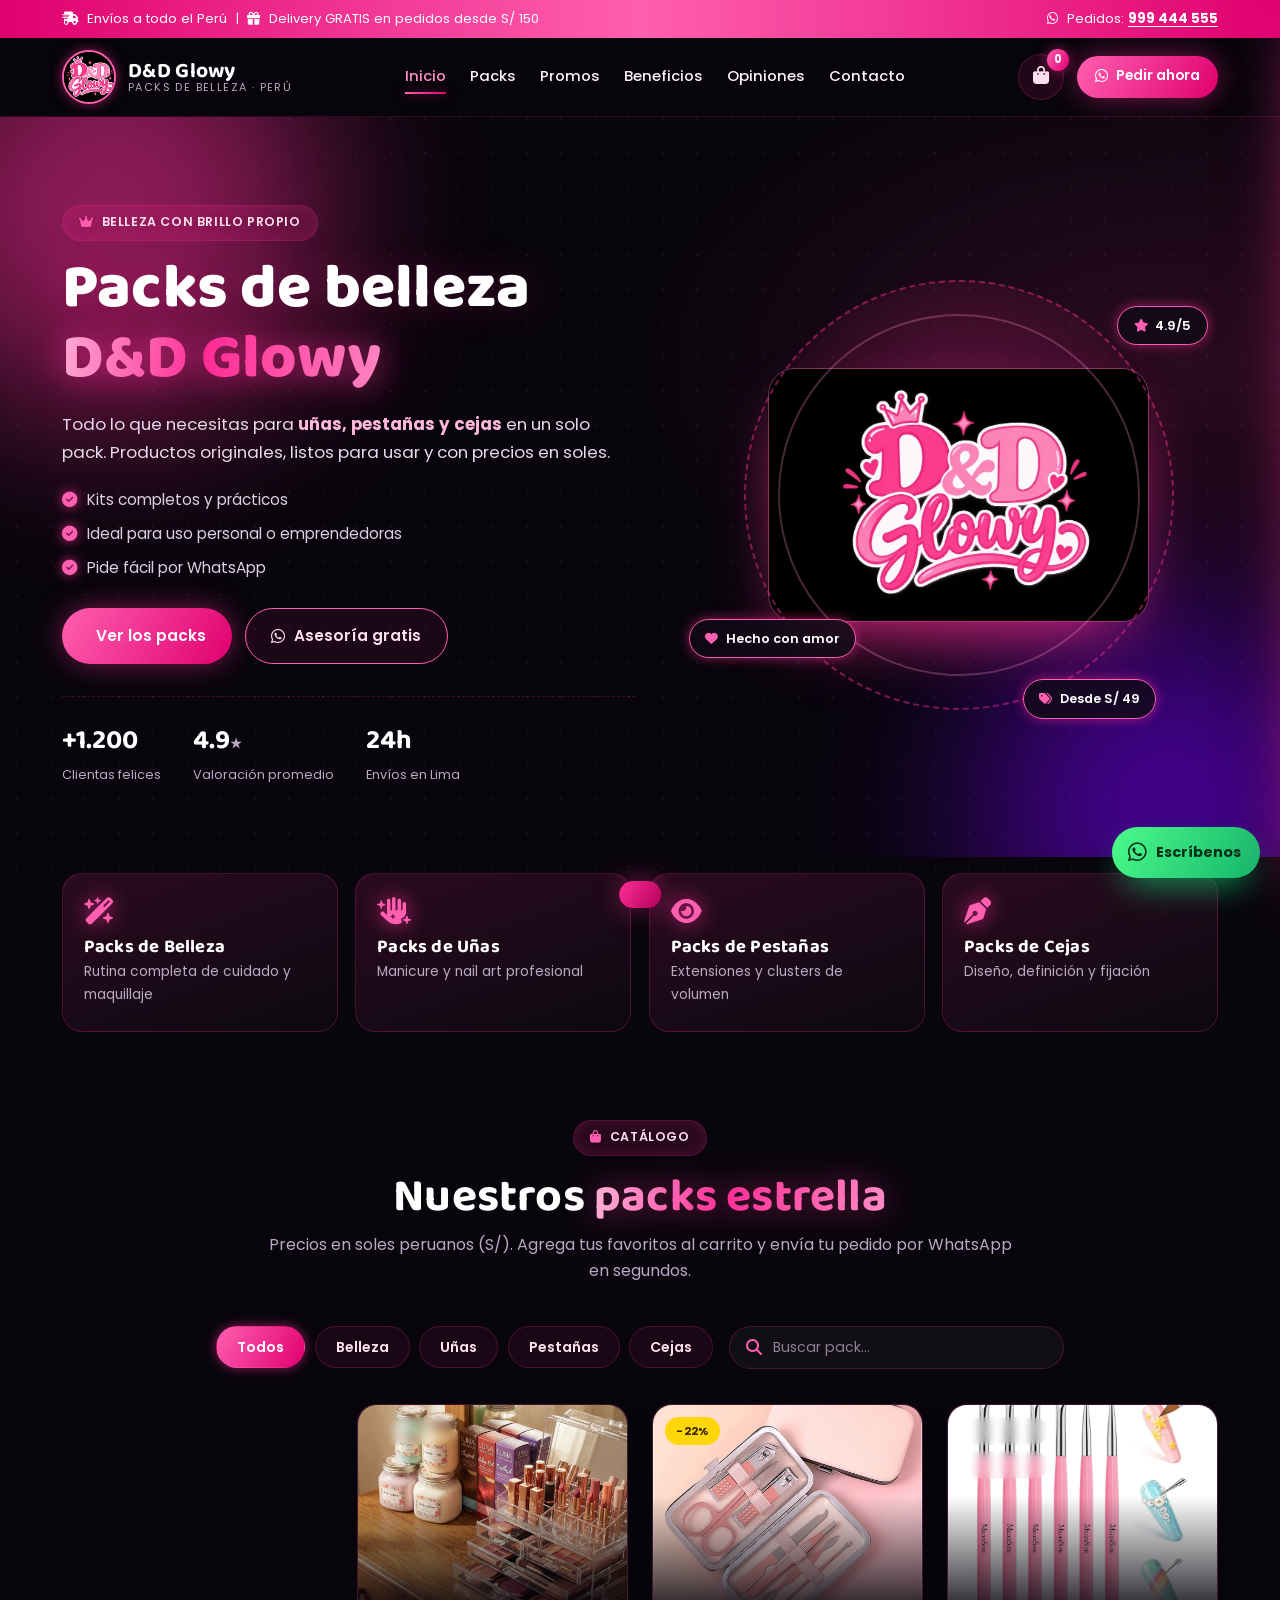
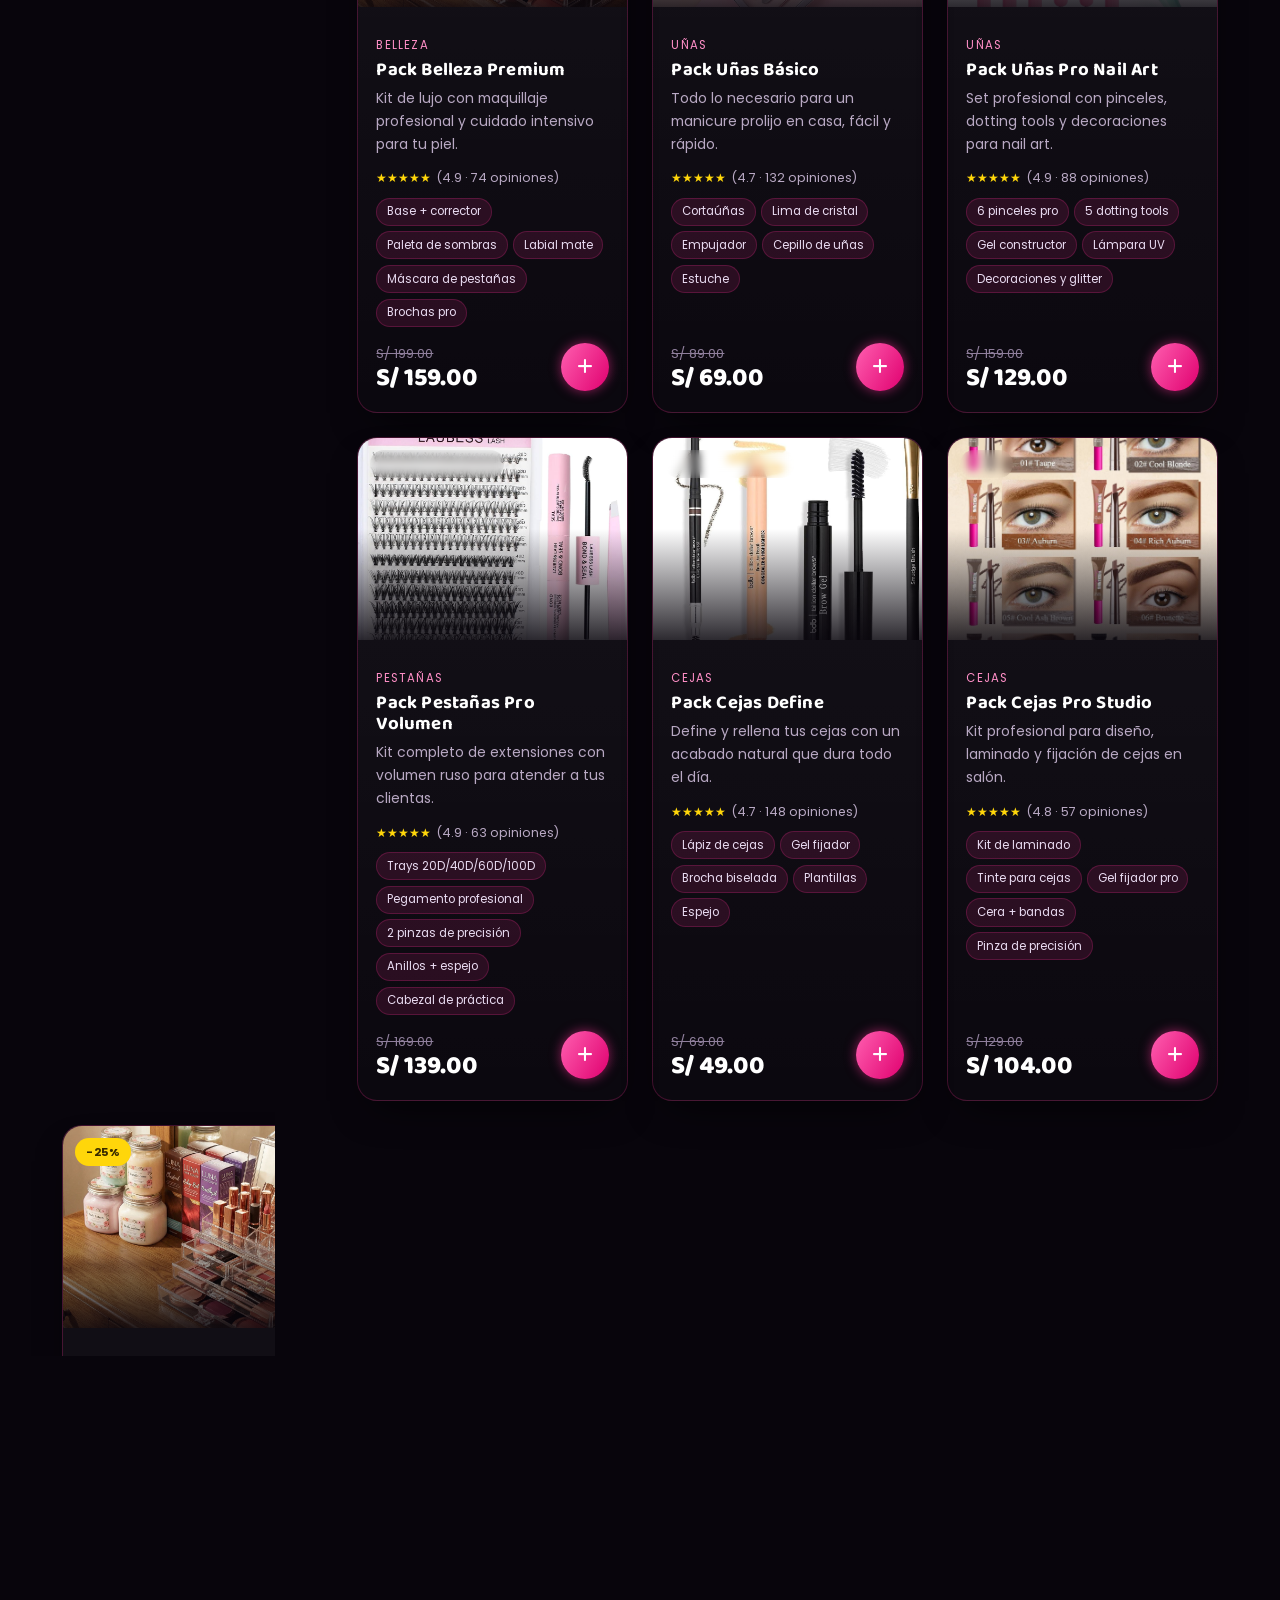
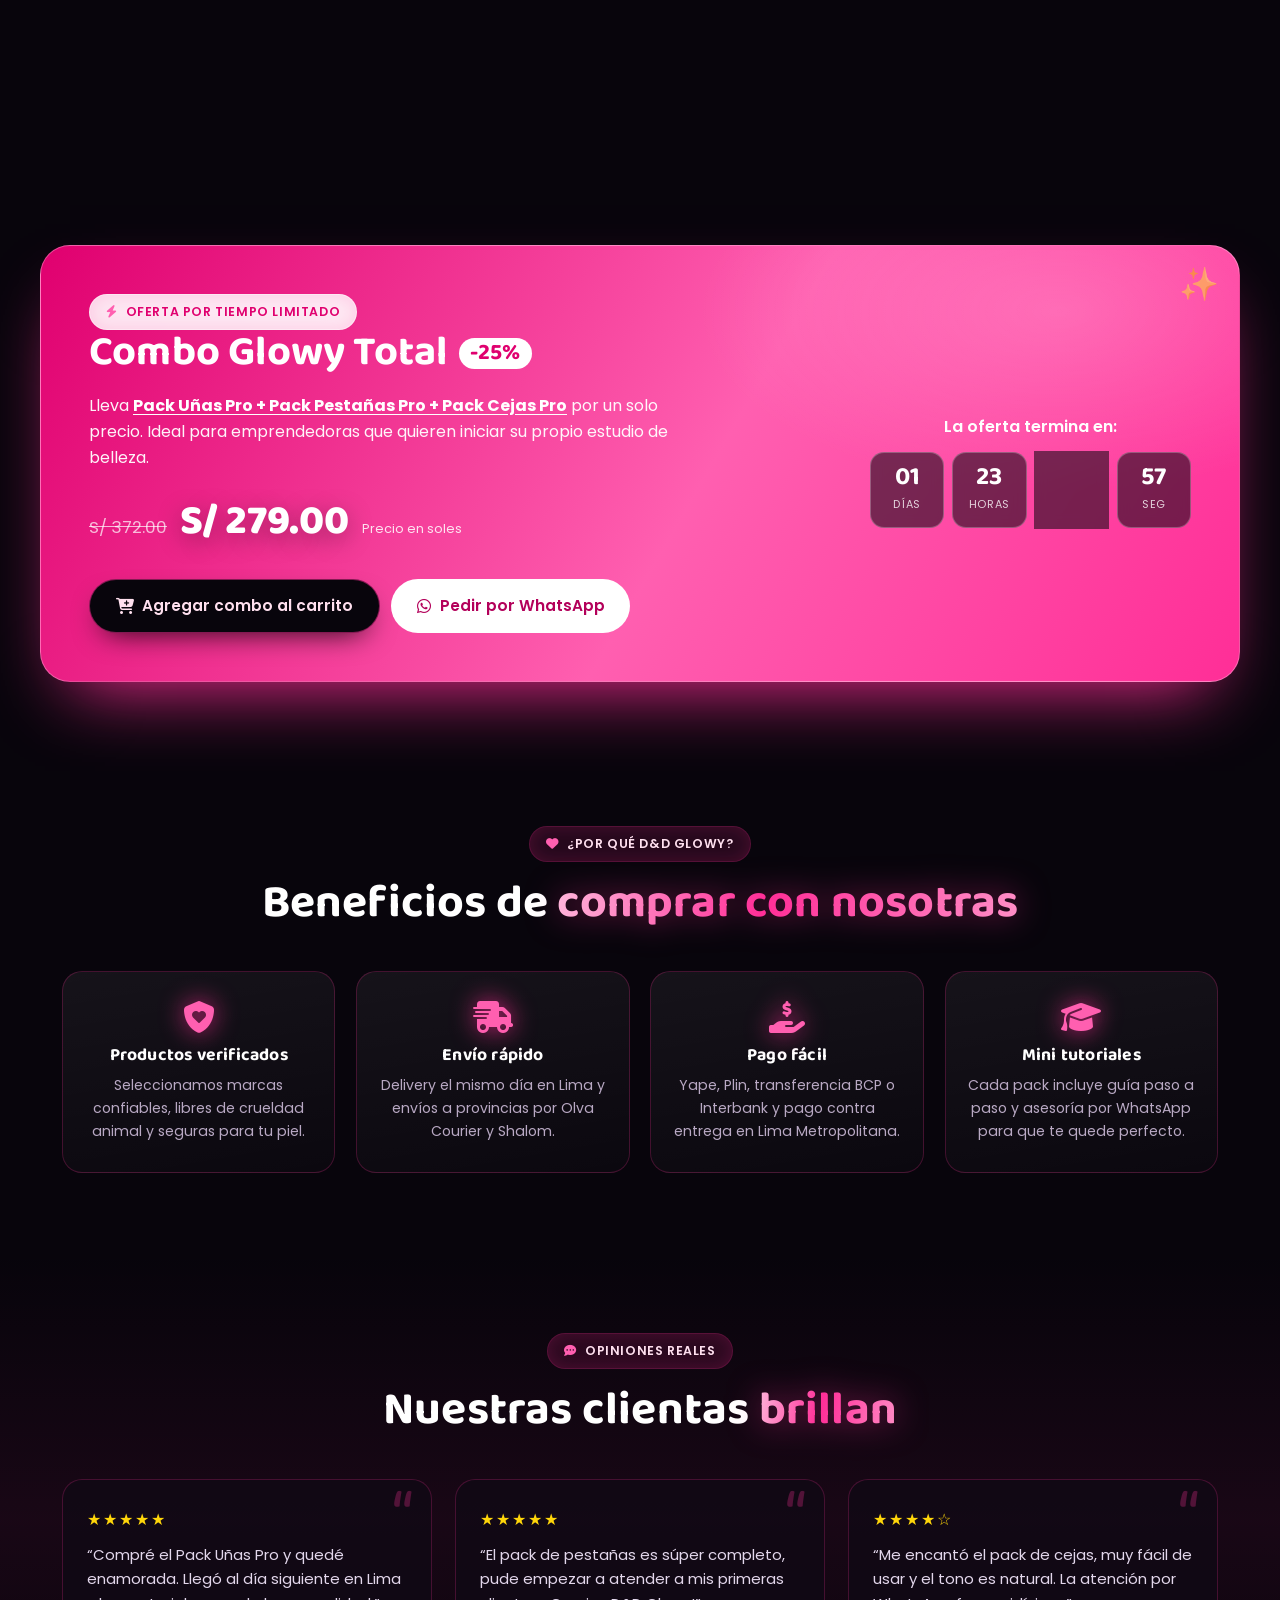
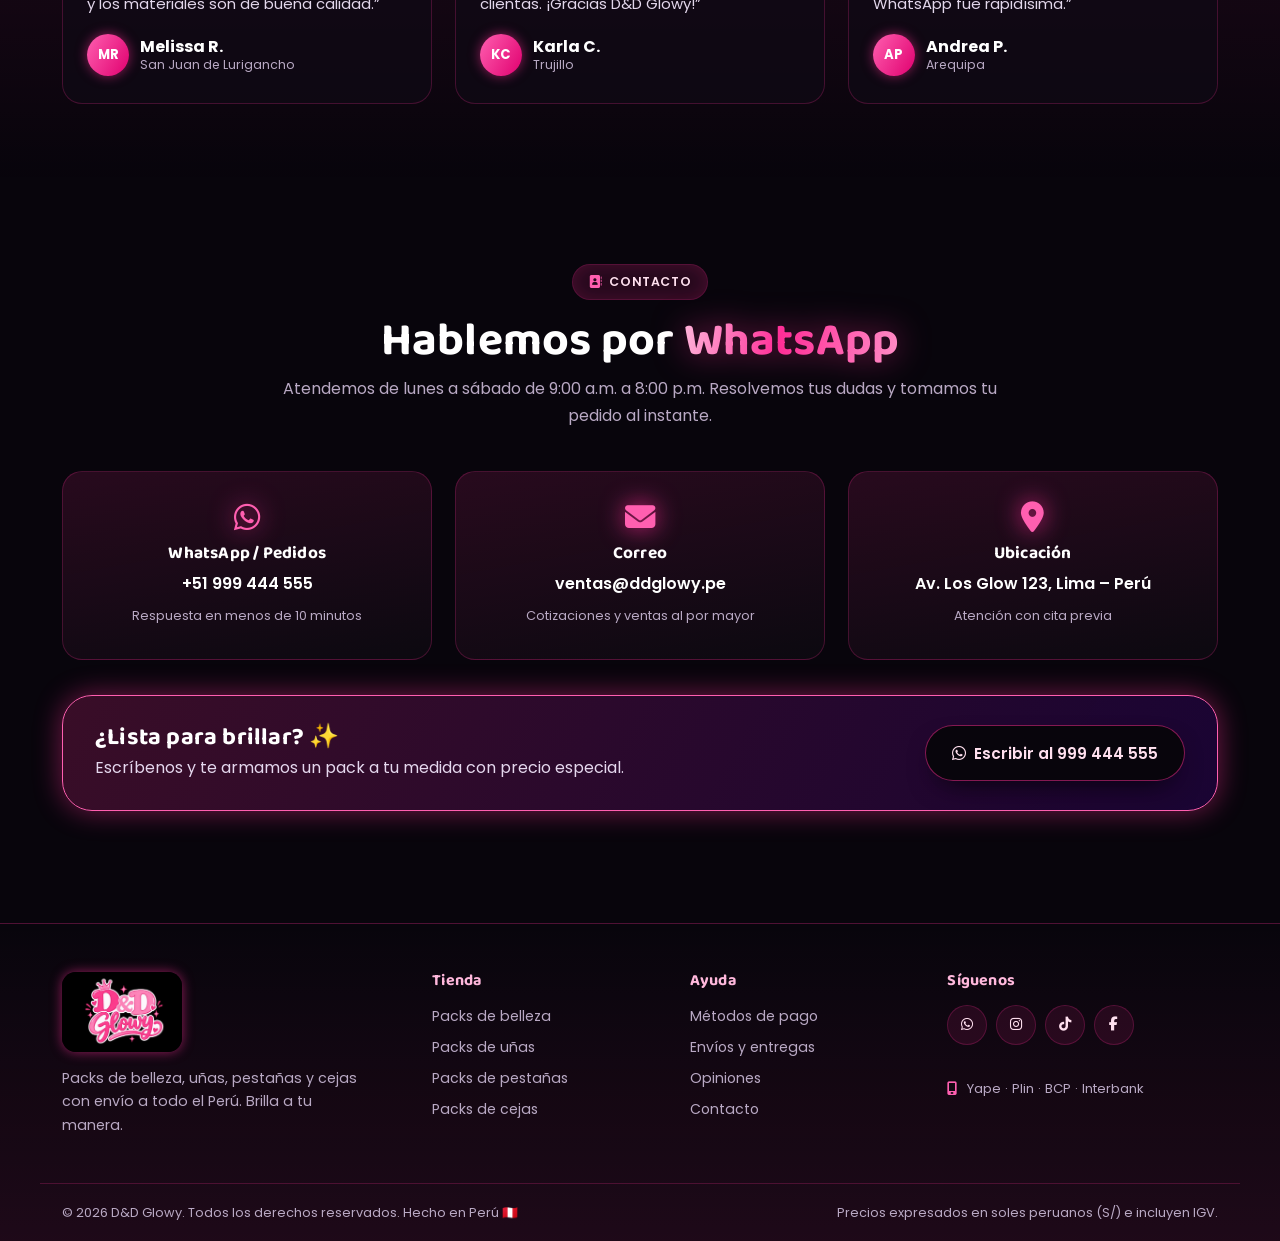
==== dd-glowy-tienda.html @ 58371035 "proyecto preliminar proyecto preliminar parcial html terminado." ====
<!DOCTYPE html>
<html lang="es">
<head>
<meta charset="UTF-8" />
<meta name="viewport" content="width=device-width, initial-scale=1.0" />
<title>D&D Glowy | Packs de Belleza, Uñas, Pestañas y Cejas en Perú</title>
<meta name="description" content="D&D Glowy - Tienda de packs de belleza en Perú. Packs para uñas, pestañas y cejas con envío a todo el país. Precios en soles. Pide por WhatsApp 999444555." />
<meta name="theme-color" content="#ff3d9a" />
<link rel="icon" href="images/logo-dd-glowy.jpg" />
<link rel="preconnect" href="https://fonts.googleapis.com" />
<link rel="preconnect" href="https://fonts.gstatic.com" crossorigin />
<link href="https://fonts.googleapis.com/css2?family=Baloo+2:wght@500;600;700;800&family=Poppins:wght@300;400;500;600;700&display=swap" rel="stylesheet" />
<link rel="stylesheet" href="https://cdn.jsdelivr.net/npm/@fortawesome/fontawesome-free@6.4.0/css/all.min.css" />
<link rel="stylesheet" href="https://cdn.jsdelivr.net/npm/aos@2.3.4/dist/aos.css" />
<style>
/* ============================================================
   D&D GLOWY · Estilos (todo en un solo archivo)
   Tema: "Glow Pink" — rosa neón + fondo oscuro
   ============================================================ */
:root{
  --pink-50:#fff2f8;--pink-100:#ffe0ef;--pink-200:#ffb8dc;--pink-300:#ff8fc7;
  --pink-400:#ff5fb0;--pink-500:#ff2e97;--pink-600:#e0006f;--pink-700:#b3005a;
  --ink-900:#08050c;--ink-800:#100a16;--ink-700:#1a1220;--ink-600:#241a2c;--ink-500:#33263c;
  --white:#ffffff;--muted:#b9a9c4;--line:rgba(255,46,151,.22);
  --glow-sm:0 0 12px rgba(255,46,151,.55);--glow-md:0 0 28px rgba(255,46,151,.45);--glow-lg:0 0 60px rgba(255,46,151,.35);
  --radius-sm:12px;--radius:20px;--radius-lg:30px;
  --font-display:"Baloo 2","Trebuchet MS",sans-serif;--font-body:"Poppins","Segoe UI",sans-serif;
  --shadow-card:0 18px 40px -18px rgba(0,0,0,.85);--maxw:1200px;--header-h:78px;
}
*,*::before,*::after{box-sizing:border-box}
html{scroll-behavior:smooth;-webkit-text-size-adjust:100%}
body{margin:0;font-family:var(--font-body);font-size:16px;line-height:1.65;color:var(--white);
  background:radial-gradient(1100px 600px at 12% -8%,rgba(255,46,151,.22),transparent 60%),
  radial-gradient(900px 520px at 92% 6%,rgba(255,46,151,.14),transparent 62%),var(--ink-900);overflow-x:hidden}
body::before{content:"";position:fixed;inset:0;background-image:radial-gradient(rgba(255,255,255,.055) 1px,transparent 1px);background-size:34px 34px;pointer-events:none;z-index:0}
img{max-width:100%;display:block}
a{color:inherit;text-decoration:none}
button{font-family:inherit;cursor:pointer;border:0;background:none;color:inherit}
ul{margin:0;padding:0;list-style:none}
h1,h2,h3,h4{font-family:var(--font-display);line-height:1.12;margin:0 0 .5rem;letter-spacing:.2px}
::selection{background:var(--pink-500);color:#fff}
::-webkit-scrollbar{width:11px}
::-webkit-scrollbar-track{background:var(--ink-800)}
::-webkit-scrollbar-thumb{background:linear-gradient(var(--pink-500),var(--pink-700));border-radius:20px;border:2px solid var(--ink-800)}
.container{width:100%;max-width:var(--maxw);margin:0 auto;padding:0 22px;position:relative;z-index:1}
.text-glow{background:linear-gradient(100deg,var(--pink-200),var(--pink-500) 45%,var(--pink-300));-webkit-background-clip:text;background-clip:text;color:transparent;filter:drop-shadow(0 0 16px rgba(255,46,151,.5))}
.chip{display:inline-flex;align-items:center;gap:.5rem;padding:.42rem 1rem;border-radius:999px;font-size:.78rem;font-weight:600;letter-spacing:.6px;text-transform:uppercase;color:var(--pink-100);background:rgba(255,46,151,.12);border:1px solid var(--line);box-shadow:inset 0 0 18px rgba(255,46,151,.16)}
.chip i{color:var(--pink-400)}
.chip--light{background:rgba(255,255,255,.9);color:var(--pink-600);border-color:transparent}
.btn{display:inline-flex;align-items:center;justify-content:center;gap:.55rem;padding:.9rem 1.6rem;border-radius:999px;font-weight:600;font-size:.96rem;transition:transform .25s ease,box-shadow .25s ease,background .25s ease,color .25s ease;white-space:nowrap;position:relative;overflow:hidden}
.btn i{font-size:1.05em}
.btn--sm{padding:.6rem 1.1rem;font-size:.86rem}
.btn--block{width:100%}
.btn--primary{color:#fff;background:linear-gradient(120deg,var(--pink-400),var(--pink-600));box-shadow:var(--glow-md)}
.btn--primary:hover{transform:translateY(-3px) scale(1.02);box-shadow:var(--glow-lg)}
.btn--ghost{color:var(--pink-100);border:1.6px solid var(--pink-400);background:rgba(255,46,151,.08)}
.btn--ghost:hover{background:rgba(255,46,151,.2);transform:translateY(-3px)}
.btn--dark{color:var(--pink-100);background:var(--ink-900);border:1.6px solid rgba(255,46,151,.5);box-shadow:0 12px 30px -14px #000}
.btn--dark:hover{transform:translateY(-3px);box-shadow:var(--glow-md)}
.btn--light{color:var(--pink-700);background:#fff}
.btn--light:hover{transform:translateY(-3px);box-shadow:0 12px 30px -10px rgba(0,0,0,.6)}
.btn--whatsapp{color:#06301a;background:linear-gradient(120deg,#4dfb8b,#12b76a);box-shadow:0 14px 32px -14px rgba(18,183,106,.8)}
.btn--whatsapp:hover{transform:translateY(-3px);box-shadow:0 18px 40px -12px rgba(18,183,106,.9)}
.topbar{background:linear-gradient(90deg,var(--pink-600),var(--pink-400),var(--pink-600));color:#fff;font-size:.82rem;position:relative;z-index:60}
.topbar__inner{display:flex;align-items:center;justify-content:space-between;gap:1rem;padding-top:.5rem;padding-bottom:.5rem}
.topbar p{margin:0}
.topbar i{margin-right:.3rem}
.topbar a{font-weight:700;text-decoration:underline;text-underline-offset:3px}
.topbar__phone{white-space:nowrap}
.header{position:sticky;top:0;z-index:50;backdrop-filter:blur(14px);background:rgba(8,5,12,.82);border-bottom:1px solid rgba(255,46,151,.16);transition:box-shadow .3s ease,background .3s ease}
.header.is-stuck{box-shadow:0 14px 34px -20px rgba(255,46,151,.9);background:rgba(8,5,12,.95)}
.header__inner{display:flex;align-items:center;justify-content:space-between;gap:1.2rem;min-height:var(--header-h)}
.brand{display:flex;align-items:center;gap:.75rem}
.brand__logo{width:54px;height:54px;object-fit:cover;border-radius:50%;border:2px solid var(--pink-400);box-shadow:var(--glow-sm);background:#000}
.brand__text{display:flex;flex-direction:column;line-height:1.05}
.brand__text strong{font-family:var(--font-display);font-size:1.32rem;letter-spacing:.3px}
.brand__text small{font-size:.68rem;color:var(--muted);letter-spacing:1.4px;text-transform:uppercase}
.nav{display:flex;align-items:center;gap:1.5rem}
.nav__link{font-size:.93rem;font-weight:500;color:var(--pink-50);position:relative;padding:.3rem 0;transition:color .2s ease}
.nav__link::after{content:"";position:absolute;left:0;bottom:0;height:2px;width:0;background:linear-gradient(90deg,var(--pink-400),var(--pink-600));box-shadow:var(--glow-sm);transition:width .3s ease}
.nav__link:hover{color:var(--pink-300)}
.nav__link:hover::after,.nav__link.is-active::after{width:100%}
.nav__link.is-active{color:var(--pink-300)}
.header__actions{display:flex;align-items:center;gap:.8rem}
.cart-btn{position:relative;width:46px;height:46px;border-radius:50%;display:grid;place-items:center;font-size:1.15rem;color:var(--pink-100);border:1.6px solid var(--line);background:rgba(255,46,151,.1);transition:transform .2s ease,box-shadow .2s ease}
.cart-btn:hover{transform:translateY(-2px);box-shadow:var(--glow-sm)}
.cart-btn__count{position:absolute;top:-6px;right:-6px;min-width:22px;height:22px;padding:0 5px;border-radius:999px;background:linear-gradient(120deg,var(--pink-400),var(--pink-600));color:#fff;font-size:.72rem;font-weight:700;display:grid;place-items:center;box-shadow:var(--glow-sm)}
.cart-btn__count.is-bump{animation:bump .45s ease}
@keyframes bump{0%{transform:scale(1)}40%{transform:scale(1.45)}100%{transform:scale(1)}}
.burger{display:none;flex-direction:column;gap:5px;padding:.55rem;border-radius:12px;border:1.6px solid var(--line)}
.burger span{display:block;width:22px;height:2.4px;border-radius:4px;background:var(--pink-200);transition:transform .3s ease,opacity .3s ease}
.burger.is-open span:nth-child(1){transform:translateY(7.4px) rotate(45deg)}
.burger.is-open span:nth-child(2){opacity:0}
.burger.is-open span:nth-child(3){transform:translateY(-7.4px) rotate(-45deg)}
.hero{position:relative;padding:clamp(3rem,7vw,5.5rem) 0 clamp(2.5rem,6vw,4.5rem);overflow:hidden}
.hero__glow{position:absolute;border-radius:50%;filter:blur(90px);opacity:.55;pointer-events:none;animation:pulse 7s ease-in-out infinite}
.hero__glow--one{width:420px;height:420px;background:#ff2e97;top:-120px;left:-100px}
.hero__glow--two{width:380px;height:380px;background:#7a00ff;bottom:-140px;right:-80px;animation-delay:2.5s}
@keyframes pulse{0%,100%{transform:scale(1);opacity:.5}50%{transform:scale(1.16);opacity:.75}}
.hero__inner{display:grid;grid-template-columns:1.05fr .95fr;align-items:center;gap:clamp(2rem,5vw,4rem)}
.hero__title{font-size:clamp(2.3rem,5.4vw,3.9rem);font-weight:800;margin:.9rem 0 1rem;text-shadow:0 0 40px rgba(255,46,151,.25)}
.hero__lead{font-size:1.05rem;color:#e7d9ef;max-width:54ch;margin:0 0 1.3rem}
.hero__lead strong{color:var(--pink-200)}
.hero__list{display:grid;gap:.55rem;margin-bottom:1.7rem}
.hero__list li{display:flex;align-items:center;gap:.6rem;color:#dccfe6;font-size:.96rem}
.hero__list i{color:var(--pink-400);filter:drop-shadow(0 0 6px rgba(255,46,151,.8))}
.hero__cta{display:flex;flex-wrap:wrap;gap:.8rem;margin-bottom:2rem}
.hero__stats{display:flex;gap:2rem;flex-wrap:wrap;padding-top:1.4rem;border-top:1px dashed var(--line)}
.hero__stats div{display:flex;flex-direction:column}
.hero__stats strong{font-family:var(--font-display);font-size:1.7rem;color:#fff}
.hero__stats span{font-size:.8rem;color:var(--muted)}
.star{color:#ffd60a}
.hero__art{position:relative;display:grid;place-items:center;min-height:360px}
.hero__logo-wrap{position:relative;width:min(100%,430px);aspect-ratio:1;border-radius:50%;display:grid;place-items:center;background:radial-gradient(circle at 50% 40%,rgba(255,46,151,.35),transparent 68%)}
.hero__logo-wrap::before,.hero__logo-wrap::after{content:"";position:absolute;inset:0;border-radius:50%;border:2px dashed rgba(255,46,151,.45);animation:spin 26s linear infinite}
.hero__logo-wrap::after{inset:34px;border-style:solid;border-color:rgba(255,143,199,.28);animation-direction:reverse;animation-duration:34s}
@keyframes spin{to{transform:rotate(360deg)}}
.hero__logo{width:88%;border-radius:26px;box-shadow:0 30px 70px -26px rgba(255,46,151,.9),0 0 0 1px rgba(255,143,199,.35);animation:floaty 5.5s ease-in-out infinite}
@keyframes floaty{0%,100%{transform:translateY(0) rotate(-1deg)}50%{transform:translateY(-16px) rotate(1deg)}}
.float-tag{position:absolute;padding:.5rem .95rem;border-radius:999px;font-size:.8rem;font-weight:600;color:#fff;background:rgba(16,10,22,.82);border:1.4px solid var(--pink-400);box-shadow:var(--glow-sm);backdrop-filter:blur(6px);animation:floaty 4.6s ease-in-out infinite}
.float-tag i{color:var(--pink-400);margin-right:.3rem}
.float-tag--1{top:6%;right:2%}
.float-tag--2{bottom:12%;left:-2%;animation-delay:1.1s}
.float-tag--3{bottom:-2%;right:12%;animation-delay:2s}
.categories{padding:1rem 0 .5rem}
.categories__grid{display:grid;grid-template-columns:repeat(4,1fr);gap:1.1rem}
.cat-card{padding:1.5rem 1.3rem;border-radius:var(--radius);background:linear-gradient(160deg,rgba(255,46,151,.14),rgba(255,255,255,.02));border:1px solid var(--line);text-align:left;cursor:pointer;transition:transform .28s ease,box-shadow .28s ease,border-color .28s ease}
.cat-card:hover{transform:translateY(-8px);box-shadow:var(--glow-md);border-color:var(--pink-400)}
.cat-card i{font-size:1.7rem;color:var(--pink-400);margin-bottom:.7rem;filter:drop-shadow(0 0 10px rgba(255,46,151,.8))}
.cat-card h3{font-size:1.15rem;margin-bottom:.25rem}
.cat-card p{margin:0;font-size:.86rem;color:var(--muted)}
.section{padding:clamp(3rem,7vw,5rem) 0;position:relative}
.section--alt{background:linear-gradient(180deg,transparent,rgba(255,46,151,.07),transparent)}
.section__head{text-align:center;max-width:760px;margin:0 auto 2.6rem}
.section__title{font-size:clamp(1.9rem,4vw,2.9rem);margin-top:1rem}
.section__sub{color:var(--muted);font-size:1rem;margin:.4rem 0 0}
.filters{display:flex;flex-wrap:wrap;align-items:center;justify-content:center;gap:.6rem;margin-bottom:2.2rem}
.filter{padding:.6rem 1.25rem;border-radius:999px;font-size:.88rem;font-weight:600;color:var(--pink-100);border:1.5px solid var(--line);background:rgba(255,46,151,.07);transition:all .25s ease}
.filter:hover{background:rgba(255,46,151,.2);transform:translateY(-2px)}
.filter.is-active{color:#fff;background:linear-gradient(120deg,var(--pink-400),var(--pink-600));border-color:transparent;box-shadow:var(--glow-sm)}
.filters__search{display:flex;align-items:center;gap:.55rem;padding:.55rem 1rem;border-radius:999px;border:1.5px solid var(--line);background:rgba(255,255,255,.04);margin-left:.4rem}
.filters__search i{color:var(--pink-400)}
.filters__search input{border:0;outline:0;background:transparent;color:#fff;font-family:inherit;font-size:.88rem;min-width:190px}
.filters__search input::placeholder{color:#8f7f9c}
.grid-products{display:grid;grid-template-columns:repeat(auto-fill,minmax(260px,1fr));gap:1.5rem}
.product{position:relative;display:flex;flex-direction:column;border-radius:var(--radius);overflow:hidden;background:linear-gradient(180deg,rgba(255,255,255,.055),rgba(255,255,255,.015));border:1px solid var(--line);box-shadow:var(--shadow-card);transition:transform .3s ease,box-shadow .3s ease,border-color .3s ease;animation:fadeUp .5s ease both}
@keyframes fadeUp{from{opacity:0;transform:translateY(18px)}to{opacity:1;transform:translateY(0)}}
.product:hover{transform:translateY(-8px);border-color:var(--pink-400);box-shadow:0 26px 55px -22px rgba(255,46,151,.85)}
.product__media{position:relative;overflow:hidden;aspect-ratio:4/3;background:#0d0812}
.product__media img{width:100%;height:100%;object-fit:cover;transition:transform .55s ease}
.product:hover .product__media img{transform:scale(1.09)}
.product__media::after{content:"";position:absolute;inset:0;background:linear-gradient(180deg,transparent 45%,rgba(8,5,12,.85))}
.product__badges{position:absolute;top:.75rem;left:.75rem;display:flex;flex-direction:column;gap:.4rem;z-index:2}
.badge{padding:.3rem .7rem;border-radius:999px;font-size:.7rem;font-weight:700;letter-spacing:.4px;text-transform:uppercase;color:#fff;backdrop-filter:blur(4px)}
.badge--new{background:rgba(122,0,255,.85);box-shadow:0 0 14px rgba(122,0,255,.7)}
.badge--hot{background:linear-gradient(120deg,var(--pink-400),var(--pink-600));box-shadow:var(--glow-sm)}
.badge--off{background:#ffd60a;color:#3a2c00}
.product__body{padding:1.1rem 1.15rem 1.35rem;display:flex;flex-direction:column;flex:1}
.product__cat{font-size:.72rem;letter-spacing:1.2px;text-transform:uppercase;color:var(--pink-300);margin-bottom:.3rem}
.product__name{font-size:1.16rem;margin-bottom:.4rem}
.product__desc{font-size:.87rem;color:var(--muted);margin:0 0 .8rem}
.product__includes{display:flex;flex-wrap:wrap;gap:.35rem;margin-bottom:1rem}
.product__includes span{font-size:.72rem;padding:.22rem .6rem;border-radius:999px;color:#e9dcf2;background:rgba(255,46,151,.12);border:1px solid var(--line)}
.product__foot{margin-top:auto;display:flex;align-items:flex-end;justify-content:space-between;gap:.6rem}
.product__prices{display:flex;flex-direction:column}
.price-old{font-size:.82rem;color:#8f7f9c;text-decoration:line-through}
.price-now{font-family:var(--font-display);font-size:1.6rem;font-weight:800;color:#fff;line-height:1}
.price-now small{font-size:.62em;color:var(--pink-300)}
.product__add{width:48px;height:48px;border-radius:50%;display:grid;place-items:center;font-size:1.05rem;color:#fff;background:linear-gradient(120deg,var(--pink-400),var(--pink-600));box-shadow:var(--glow-sm);transition:transform .22s ease,box-shadow .22s ease;flex-shrink:0}
.product__add:hover{transform:scale(1.12) rotate(-8deg);box-shadow:var(--glow-lg)}
.product__rating{display:flex;align-items:center;gap:.3rem;font-size:.78rem;color:#ffd60a;margin-bottom:.55rem}
.product__rating span{color:var(--muted)}
.empty-state{text-align:center;color:var(--muted);padding:2.5rem 1rem;border:1px dashed var(--line);border-radius:var(--radius)}
.empty-state i{color:var(--pink-400);margin-right:.4rem}
.promo{padding:clamp(2.5rem,6vw,4rem) 0}
.promo__inner{display:grid;grid-template-columns:1.4fr .6fr;gap:2rem;align-items:center;padding:clamp(1.8rem,4vw,3rem);border-radius:var(--radius-lg);background:radial-gradient(600px 300px at 85% 15%,rgba(255,255,255,.18),transparent 60%),linear-gradient(120deg,var(--pink-600),var(--pink-400) 55%,var(--pink-500));box-shadow:0 34px 70px -30px rgba(255,46,151,.95);border:1px solid rgba(255,255,255,.28);position:relative;overflow:hidden}
.promo__inner::after{content:"✨";position:absolute;top:12px;right:20px;font-size:2rem;opacity:.55}
.promo__text h2{font-size:clamp(1.7rem,3.6vw,2.6rem);color:#fff;display:flex;align-items:center;gap:.7rem;flex-wrap:wrap}
.promo__off{font-size:.55em;padding:.18rem .7rem;border-radius:999px;background:#fff;color:var(--pink-600)}
.promo__text p{color:rgba(255,255,255,.95);max-width:60ch}
.promo__text strong{color:#fff;text-decoration:underline;text-underline-offset:3px}
.promo__price{display:flex;align-items:baseline;gap:.8rem;flex-wrap:wrap;margin:1rem 0 1.4rem}
.promo__price .price-old{color:rgba(255,255,255,.7);font-size:1.05rem}
.promo__price .price-new{font-family:var(--font-display);font-size:2.6rem;font-weight:800;color:#fff;text-shadow:0 6px 24px rgba(0,0,0,.35)}
.promo__price small{color:rgba(255,255,255,.85);font-size:.8rem}
.promo__cta{display:flex;flex-wrap:wrap;gap:.7rem}
.promo__timer{text-align:center}
.promo__timer>p{color:#fff;font-weight:600;margin-bottom:.7rem}
.timer{display:grid;grid-template-columns:repeat(4,1fr);gap:.5rem}
.timer div{background:rgba(8,5,12,.55);border:1px solid rgba(255,255,255,.25);border-radius:14px;padding:.7rem .3rem;backdrop-filter:blur(6px)}
.timer strong{display:block;font-family:var(--font-display);font-size:1.6rem;color:#fff;line-height:1}
.timer span{font-size:.68rem;color:rgba(255,255,255,.8);text-transform:uppercase;letter-spacing:.6px}
.benefits{display:grid;grid-template-columns:repeat(4,1fr);gap:1.3rem}
.benefit{padding:1.8rem 1.4rem;border-radius:var(--radius);background:linear-gradient(170deg,rgba(255,255,255,.06),rgba(255,255,255,.015));border:1px solid var(--line);text-align:center;transition:transform .28s ease,box-shadow .28s ease}
.benefit:hover{transform:translateY(-7px);box-shadow:var(--glow-md)}
.benefit i{font-size:2rem;color:var(--pink-400);margin-bottom:.8rem;filter:drop-shadow(0 0 12px rgba(255,46,151,.85))}
.benefit h3{font-size:1.1rem}
.benefit p{font-size:.88rem;color:var(--muted);margin:0}
.testimonials{display:grid;grid-template-columns:repeat(3,1fr);gap:1.4rem}
.testimonial{padding:1.7rem 1.5rem;border-radius:var(--radius);background:rgba(16,10,22,.72);border:1px solid var(--line);position:relative;transition:transform .28s ease,box-shadow .28s ease}
.testimonial:hover{transform:translateY(-6px);box-shadow:var(--glow-md)}
.testimonial::before{content:"\201C";position:absolute;top:.1rem;right:1.2rem;font-family:var(--font-display);font-size:4.6rem;color:rgba(255,46,151,.28);line-height:1}
.testimonial__stars{color:#ffd60a;letter-spacing:2px;margin-bottom:.6rem}
.testimonial p{font-size:.93rem;color:#e3d7ec;margin:0 0 1.1rem}
.testimonial footer{display:flex;align-items:center;gap:.7rem}
.avatar{width:42px;height:42px;border-radius:50%;display:grid;place-items:center;font-weight:700;font-size:.82rem;color:#fff;background:linear-gradient(120deg,var(--pink-400),var(--pink-600));box-shadow:var(--glow-sm);flex-shrink:0}
.testimonial footer span:last-child{display:flex;flex-direction:column;line-height:1.25}
.testimonial footer small{color:var(--muted);font-size:.78rem}
.contact{display:grid;grid-template-columns:repeat(3,1fr);gap:1.4rem;margin-bottom:2.2rem}
.contact__card{padding:1.9rem 1.5rem;border-radius:var(--radius);text-align:center;background:linear-gradient(170deg,rgba(255,46,151,.13),rgba(255,255,255,.02));border:1px solid var(--line);transition:transform .28s ease,box-shadow .28s ease}
.contact__card:hover{transform:translateY(-7px);box-shadow:var(--glow-md)}
.contact__card i{font-size:1.9rem;color:var(--pink-400);margin-bottom:.7rem;filter:drop-shadow(0 0 12px rgba(255,46,151,.85))}
.contact__card h3{font-size:1.08rem}
.contact__card p{margin:.2rem 0 .3rem;font-weight:600}
.contact__card a:hover{color:var(--pink-300)}
.contact__card small{color:var(--muted);font-size:.8rem}
.contact__banner{display:flex;align-items:center;justify-content:space-between;gap:1.5rem;flex-wrap:wrap;padding:1.8rem 2rem;border-radius:var(--radius-lg);background:linear-gradient(120deg,rgba(255,46,151,.2),rgba(122,0,255,.16));border:1px solid var(--pink-400);box-shadow:var(--glow-md)}
.contact__banner h3{font-size:1.5rem;margin-bottom:.2rem}
.contact__banner p{margin:0;color:#e5d8ee}
.footer{margin-top:2rem;padding-top:3rem;background:linear-gradient(180deg,transparent,rgba(255,46,151,.09));border-top:1px solid var(--line)}
.footer__inner{display:grid;grid-template-columns:1.5fr 1fr 1fr 1.2fr;gap:2rem;padding-bottom:2rem}
.footer__brand img{width:120px;border-radius:14px;margin-bottom:.9rem;box-shadow:var(--glow-sm)}
.footer__brand p{color:var(--muted);font-size:.89rem;max-width:34ch}
.footer__col{display:flex;flex-direction:column;gap:.5rem}
.footer__col h4{font-size:1rem;margin-bottom:.4rem;color:var(--pink-200)}
.footer__col a{color:var(--muted);font-size:.88rem;transition:color .2s ease,padding-left .2s ease}
.footer__col a:hover{color:var(--pink-300);padding-left:4px}
.socials{display:flex;gap:.55rem;margin-bottom:.8rem}
.socials a{width:40px;height:40px;border-radius:50%;display:grid;place-items:center;color:var(--pink-100);border:1.5px solid var(--line);background:rgba(255,46,151,.1);transition:transform .22s ease,box-shadow .22s ease}
.socials a:hover{transform:translateY(-4px);box-shadow:var(--glow-sm)}
.footer__pay{color:var(--muted);font-size:.82rem}
.footer__pay i{color:var(--pink-400);margin-right:.35rem}
.footer__bottom{display:flex;align-items:center;justify-content:space-between;gap:1rem;flex-wrap:wrap;padding:1.1rem 22px;border-top:1px solid var(--line);font-size:.8rem;color:var(--muted)}
.footer__bottom p{margin:0}
.whatsapp-float{position:fixed;right:20px;bottom:22px;z-index:70;display:inline-flex;align-items:center;gap:.55rem;padding:.85rem 1.2rem .85rem 1rem;border-radius:999px;font-weight:700;font-size:.9rem;color:#06301a;background:linear-gradient(120deg,#4dfb8b,#12b76a);box-shadow:0 16px 34px -12px rgba(18,183,106,.95);animation:pulseGlow 2.4s ease-in-out infinite}
.whatsapp-float i{font-size:1.35rem}
.whatsapp-float:hover{transform:translateY(-3px) scale(1.03)}
@keyframes pulseGlow{0%,100%{box-shadow:0 16px 34px -12px rgba(18,183,106,.9)}50%{box-shadow:0 16px 40px -6px rgba(77,251,139,.95)}}
.cart-overlay{position:fixed;inset:0;z-index:90;background:rgba(4,2,8,.72);backdrop-filter:blur(3px);animation:fadeIn .25s ease}
@keyframes fadeIn{from{opacity:0}to{opacity:1}}
.cart{position:fixed;top:0;right:0;z-index:95;width:min(420px,100%);height:100%;display:flex;flex-direction:column;background:linear-gradient(180deg,var(--ink-800),var(--ink-900));border-left:1px solid var(--line);box-shadow:-24px 0 60px -20px rgba(255,46,151,.6);transform:translateX(105%);transition:transform .38s cubic-bezier(.2,.8,.3,1)}
.cart.is-open{transform:translateX(0)}
.cart__head{display:flex;align-items:center;justify-content:space-between;padding:1.2rem 1.4rem;border-bottom:1px solid var(--line)}
.cart__head h2{font-size:1.25rem;margin:0;display:flex;align-items:center;gap:.55rem}
.cart__head i{color:var(--pink-400)}
.cart__close{width:38px;height:38px;border-radius:50%;display:grid;place-items:center;font-size:1.15rem;border:1.5px solid var(--line);transition:background .2s ease,transform .2s ease}
.cart__close:hover{background:rgba(255,46,151,.2);transform:rotate(90deg)}
.cart__body{flex:1;overflow-y:auto;padding:1rem 1.4rem;display:flex;flex-direction:column;gap:.9rem}
.cart-empty{text-align:center;color:var(--muted);padding:2.5rem .5rem}
.cart-empty i{font-size:2.6rem;color:var(--pink-500);display:block;margin-bottom:.8rem;filter:drop-shadow(0 0 14px rgba(255,46,151,.8))}
.cart-item{display:grid;grid-template-columns:68px 1fr auto;gap:.8rem;align-items:center;padding:.7rem;border-radius:16px;background:rgba(255,255,255,.045);border:1px solid var(--line);animation:fadeUp .35s ease both}
.cart-item img{width:68px;height:68px;border-radius:12px;object-fit:cover}
.cart-item__info h4{font-size:.95rem;margin:0 0 .2rem}
.cart-item__info p{margin:0;font-size:.82rem;color:var(--pink-300);font-weight:600}
.cart-item__qty{display:flex;align-items:center;gap:.45rem;margin-top:.4rem}
.cart-item__qty button{width:26px;height:26px;border-radius:8px;display:grid;place-items:center;font-size:.8rem;background:rgba(255,46,151,.18);border:1px solid var(--line);transition:background .2s ease}
.cart-item__qty button:hover{background:rgba(255,46,151,.4)}
.cart-item__qty span{min-width:20px;text-align:center;font-weight:600;font-size:.9rem}
.cart-item__remove{font-size:.95rem;color:#ff7a9c;padding:.3rem;transition:transform .2s ease}
.cart-item__remove:hover{transform:scale(1.2)}
.cart__foot{padding:1.1rem 1.4rem 1.4rem;border-top:1px solid var(--line);background:rgba(0,0,0,.28)}
.cart__row{display:flex;align-items:center;justify-content:space-between;font-size:.92rem;color:var(--muted);margin-bottom:.35rem}
.cart__row strong{color:#fff}
.cart__row--total{font-size:1.15rem;margin:.6rem 0 .9rem;padding-top:.6rem;border-top:1px dashed var(--line)}
.cart__row--total strong{font-family:var(--font-display);font-size:1.5rem;color:var(--pink-300)}
.cart__field{display:flex;flex-direction:column;gap:.28rem;margin-bottom:.65rem;font-size:.82rem;color:var(--muted)}
.cart__field input{padding:.65rem .9rem;border-radius:12px;border:1.4px solid var(--line);background:rgba(255,255,255,.05);color:#fff;font-family:inherit;font-size:.9rem;outline:none;transition:border-color .2s ease,box-shadow .2s ease}
.cart__field input:focus{border-color:var(--pink-400);box-shadow:0 0 0 3px rgba(255,46,151,.2)}
.cart__field input::placeholder{color:#8f7f9c}
.cart__clear{display:block;width:100%;margin-top:.6rem;font-size:.82rem;color:#ff9db5}
.cart__clear:hover{color:#ff5f8b}
.cart__note{font-size:.74rem;color:var(--muted);margin:.6rem 0 0;text-align:center}
.toast{position:fixed;left:50%;bottom:30px;z-index:120;transform:translate(-50%,140%);padding:.85rem 1.3rem;border-radius:999px;font-size:.9rem;font-weight:600;color:#fff;background:linear-gradient(120deg,var(--pink-500),var(--pink-700));box-shadow:var(--glow-md);transition:transform .4s cubic-bezier(.2,.8,.3,1);max-width:90vw;text-align:center}
.toast.is-show{transform:translate(-50%,0)}
.toast i{margin-right:.4rem}
.to-top{position:fixed;right:22px;bottom:92px;z-index:65;width:46px;height:46px;border-radius:50%;display:grid;place-items:center;color:#fff;background:rgba(16,10,22,.9);border:1.5px solid var(--pink-400);box-shadow:var(--glow-sm);opacity:0;pointer-events:none;transform:translateY(14px);transition:opacity .3s ease,transform .3s ease}
.to-top.is-show{opacity:1;pointer-events:auto;transform:translateY(0)}
.to-top:hover{background:var(--pink-600)}
.cart__field .req{color:var(--pink-400);font-style:normal}
#send-order:disabled{opacity:.45;cursor:not-allowed;filter:grayscale(.35);box-shadow:none;transform:none}
#send-order:disabled:hover{transform:none;box-shadow:none}
.cart-btn.has-items{animation:cartPulse 2.6s ease-in-out infinite}
@keyframes cartPulse{0%,100%{box-shadow:0 0 0 0 rgba(255,46,151,.55)}50%{box-shadow:0 0 0 9px rgba(255,46,151,0)}}
.modal-overlay{position:fixed;inset:0;z-index:130;display:grid;place-items:center;padding:22px;background:rgba(4,2,8,.78);backdrop-filter:blur(5px);animation:fadeIn .25s ease}
.modal-overlay[hidden]{display:none}
.modal{width:min(460px,100%);text-align:center;padding:2.2rem 1.8rem 1.8rem;border-radius:var(--radius-lg);background:linear-gradient(180deg,var(--ink-700),var(--ink-900));border:1.5px solid var(--pink-400);box-shadow:0 30px 70px -24px rgba(255,46,151,.9);animation:popIn .38s cubic-bezier(.2,.9,.3,1.2)}
@keyframes popIn{from{opacity:0;transform:translateY(20px) scale(.94)}to{opacity:1;transform:translateY(0) scale(1)}}
.modal__icon{display:grid;place-items:center;width:76px;height:76px;margin:0 auto 1rem;border-radius:50%;font-size:2.2rem;color:#fff;background:linear-gradient(120deg,var(--pink-400),var(--pink-600));box-shadow:var(--glow-lg)}
.modal h2{font-size:1.6rem;margin-bottom:.5rem}
.modal p{color:var(--muted);font-size:.95rem;margin:0 0 1.4rem}
.modal p strong{color:var(--pink-200)}
.modal__actions{display:flex;flex-direction:column;gap:.6rem}
@media (max-width:1080px){
  .hero__inner{grid-template-columns:1fr;text-align:center}
  .hero__content{order:2}
  .hero__art{order:1;min-height:300px}
  .hero__list li{justify-content:center}
  .hero__cta,.hero__stats{justify-content:center}
  .hero__lead{margin-inline:auto}
  .categories__grid{grid-template-columns:repeat(2,1fr)}
  .benefits{grid-template-columns:repeat(2,1fr)}
  .footer__inner{grid-template-columns:1fr 1fr}
  .promo__inner{grid-template-columns:1fr}
}
@media (max-width:900px){
  .nav{position:fixed;inset:calc(var(--header-h) + 40px) 0 auto 0;flex-direction:column;gap:.2rem;padding:1.2rem 22px 1.6rem;background:rgba(8,5,12,.98);border-bottom:1px solid var(--line);box-shadow:0 24px 40px -20px rgba(0,0,0,.9);transform:translateY(-140%);transition:transform .35s ease;max-height:calc(100vh - var(--header-h));overflow-y:auto}
  .nav.is-open{transform:translateY(0)}
  .nav__link{padding:.8rem 0;border-bottom:1px solid rgba(255,46,151,.12);font-size:1rem}
  .burger{display:flex}
  .header .btn--primary{display:none}
  .testimonials{grid-template-columns:1fr}
  .contact{grid-template-columns:1fr}
  .topbar__inner{flex-direction:column;gap:.25rem;text-align:center}
  .topbar{font-size:.76rem}
}
@media (max-width:620px){
  :root{--header-h:68px}
  .brand__logo{width:44px;height:44px}
  .brand__text strong{font-size:1.1rem}
  .brand__text small{font-size:.6rem}
  .grid-products{grid-template-columns:1fr}
  .categories__grid{grid-template-columns:1fr}
  .benefits{grid-template-columns:1fr}
  .footer__inner{grid-template-columns:1fr}
  .hero__stats{gap:1.3rem}
  .hero__stats strong{font-size:1.4rem}
  .float-tag--2{left:0}
  .whatsapp-float span{display:none}
  .whatsapp-float{padding:.95rem}
  .whatsapp-float i{font-size:1.5rem}
  .filters__search{width:100%;margin-left:0}
  .filters__search input{min-width:0;width:100%}
  .promo__price .price-new{font-size:2.1rem}
  .cart{width:100%}
  .to-top{bottom:86px;right:18px}
}
@media (prefers-reduced-motion:reduce){
  *,*::before,*::after{animation-duration:.001ms !important;animation-iteration-count:1 !important;transition-duration:.001ms !important}
  html{scroll-behavior:auto}
}
</style>
</head>
<body>

<div class="topbar" id="topbar">
  <div class="container topbar__inner">
    <p><i class="fa-solid fa-truck-fast"></i> Envíos a todo el Perú &nbsp;|&nbsp; <i class="fa-solid fa-gift"></i> Delivery GRATIS en pedidos desde S/ 150</p>
    <p class="topbar__phone"><i class="fa-brands fa-whatsapp"></i> Pedidos: <a href="https://wa.me/51999444555" target="_blank" rel="noopener">999 444 555</a></p>
  </div>
</div>

<header class="header" id="header">
  <div class="container header__inner">
    <a href="#inicio" class="brand" aria-label="D&D Glowy - Inicio">
      <img src="images/logo-dd-glowy.jpg" alt="Logotipo de D&D Glowy" class="brand__logo" />
      <span class="brand__text"><strong>D&amp;D Glowy</strong><small>Packs de belleza · Perú</small></span>
    </a>
    <nav class="nav" id="nav" aria-label="Navegación principal">
      <a href="#inicio" class="nav__link">Inicio</a>
      <a href="#packs" class="nav__link">Packs</a>
      <a href="#promos" class="nav__link">Promos</a>
      <a href="#beneficios" class="nav__link">Beneficios</a>
      <a href="#opiniones" class="nav__link">Opiniones</a>
      <a href="#contacto" class="nav__link">Contacto</a>
    </nav>
    <div class="header__actions">
      <button class="cart-btn" id="cart-open" aria-label="Abrir carrito de compras">
        <i class="fa-solid fa-bag-shopping"></i><span class="cart-btn__count" id="cart-count">0</span>
      </button>
      <a href="https://wa.me/51999444555?text=Hola%20D%26D%20Glowy%2C%20quiero%20informaci%C3%B3n%20de%20sus%20packs%20de%20belleza%20%E2%9C%A8" target="_blank" rel="noopener" class="btn btn--primary btn--sm">
        <i class="fa-brands fa-whatsapp"></i> Pedir ahora
      </a>
      <button class="burger" id="burger" aria-label="Abrir menú" aria-expanded="false"><span></span><span></span><span></span></button>
    </div>
  </div>
</header>

<main>
  <section class="hero" id="inicio">
    <div class="hero__glow hero__glow--one" aria-hidden="true"></div>
    <div class="hero__glow hero__glow--two" aria-hidden="true"></div>
    <div class="container hero__inner">
      <div class="hero__content" data-aos="fade-right">
        <span class="chip"><i class="fa-solid fa-crown"></i> Belleza con brillo propio</span>
        <h1 class="hero__title">Packs de belleza <span class="text-glow">D&amp;D Glowy</span></h1>
        <p class="hero__lead">Todo lo que necesitas para <strong>uñas, pestañas y cejas</strong> en un solo pack. Productos originales, listos para usar y con precios en soles.</p>
        <ul class="hero__list">
          <li><i class="fa-solid fa-circle-check"></i> Kits completos y prácticos</li>
          <li><i class="fa-solid fa-circle-check"></i> Ideal para uso personal o emprendedoras</li>
          <li><i class="fa-solid fa-circle-check"></i> Pide fácil por WhatsApp</li>
        </ul>
        <div class="hero__cta">
          <a href="#packs" class="btn btn--primary"><i class="fa-solid fa-sparkles"></i> Ver los packs</a>
          <a href="https://wa.me/51999444555?text=Hola%20D%26D%20Glowy%2C%20quiero%20asesor%C3%ADa%20para%20elegir%20mi%20pack%20%E2%9C%A8" target="_blank" rel="noopener" class="btn btn--ghost"><i class="fa-brands fa-whatsapp"></i> Asesoría gratis</a>
        </div>
        <div class="hero__stats">
          <div><strong>+1.200</strong><span>Clientas felices</span></div>
          <div><strong>4.9<span class="star">★</span></strong><span>Valoración promedio</span></div>
          <div><strong>24h</strong><span>Envíos en Lima</span></div>
        </div>
      </div>
      <div class="hero__art" data-aos="zoom-in">
        <div class="hero__logo-wrap">
          <img src="images/logo-dd-glowy.jpg" alt="Logo D&D Glowy con corona rosa" class="hero__logo" />
        </div>
        <span class="float-tag float-tag--1"><i class="fa-solid fa-star"></i> 4.9/5</span>
        <span class="float-tag float-tag--2"><i class="fa-solid fa-heart"></i> Hecho con amor</span>
        <span class="float-tag float-tag--3"><i class="fa-solid fa-tags"></i> Desde S/ 49</span>
      </div>
    </div>
  </section>

  <section class="categories">
    <div class="container categories__grid">
      <article class="cat-card" data-filter="belleza" data-aos="fade-up"><i class="fa-solid fa-wand-magic-sparkles"></i><h3>Packs de Belleza</h3><p>Rutina completa de cuidado y maquillaje</p></article>
      <article class="cat-card" data-filter="unas" data-aos="fade-up" data-aos-delay="80"><i class="fa-solid fa-hand-sparkles"></i><h3>Packs de Uñas</h3><p>Manicure y nail art profesional</p></article>
      <article class="cat-card" data-filter="pestanas" data-aos="fade-up" data-aos-delay="160"><i class="fa-solid fa-eye"></i><h3>Packs de Pestañas</h3><p>Extensiones y clusters de volumen</p></article>
      <article class="cat-card" data-filter="cejas" data-aos="fade-up" data-aos-delay="240"><i class="fa-solid fa-pen-nib"></i><h3>Packs de Cejas</h3><p>Diseño, definición y fijación</p></article>
    </div>
  </section>

  <section class="section" id="packs">
    <div class="container">
      <header class="section__head" data-aos="fade-up">
        <span class="chip"><i class="fa-solid fa-bag-shopping"></i> Catálogo</span>
        <h2 class="section__title">Nuestros <span class="text-glow">packs estrella</span></h2>
        <p class="section__sub">Precios en soles peruanos (S/). Agrega tus favoritos al carrito y envía tu pedido por WhatsApp en segundos.</p>
      </header>
      <div class="filters" id="filters" data-aos="fade-up">
        <button class="filter is-active" data-filter="todos">Todos</button>
        <button class="filter" data-filter="belleza">Belleza</button>
        <button class="filter" data-filter="unas">Uñas</button>
        <button class="filter" data-filter="pestanas">Pestañas</button>
        <button class="filter" data-filter="cejas">Cejas</button>
        <div class="filters__search"><i class="fa-solid fa-magnifying-glass"></i><input type="search" id="search-input" placeholder="Buscar pack..." aria-label="Buscar pack" /></div>
      </div>
      <div class="grid-products" id="products-grid" aria-live="polite"></div>
      <p class="empty-state" id="empty-state" hidden><i class="fa-solid fa-face-sad-tear"></i> No encontramos packs con ese nombre. Escríbenos y lo conseguimos para ti.</p>
    </div>
  </section>

  <section class="promo" id="promos">
    <div class="container promo__inner" data-aos="zoom-in">
      <div class="promo__text">
        <span class="chip chip--light"><i class="fa-solid fa-bolt"></i> Oferta por tiempo limitado</span>
        <h2>Combo Glowy Total <span class="promo__off">-25%</span></h2>
        <p>Lleva <strong>Pack Uñas Pro + Pack Pestañas Pro + Pack Cejas Pro</strong> por un solo precio. Ideal para emprendedoras que quieren iniciar su propio estudio de belleza.</p>
        <p class="promo__price"><span class="price-old">S/ 372.00</span><span class="price-new">S/ 279.00</span><small>Precio en soles</small></p>
        <div class="promo__cta">
          <button class="btn btn--dark" id="add-combo"><i class="fa-solid fa-cart-plus"></i> Agregar combo al carrito</button>
          <a href="https://wa.me/51999444555?text=Hola%20D%26D%20Glowy%2C%20quiero%20el%20Combo%20Glowy%20Total%20(S%2F%20279)%20%E2%9C%A8" target="_blank" rel="noopener" class="btn btn--light"><i class="fa-brands fa-whatsapp"></i> Pedir por WhatsApp</a>
        </div>
      </div>
      <div class="promo__timer">
        <p>La oferta termina en:</p>
        <div class="timer" id="timer">
          <div><strong id="t-days">00</strong><span>Días</span></div>
          <div><strong id="t-hours">00</strong><span>Horas</span></div>
          <div><strong id="t-mins">00</strong><span>Min</span></div>
          <div><strong id="t-secs">00</strong><span>Seg</span></div>
        </div>
      </div>
    </div>
  </section>

  <section class="section" id="beneficios">
    <div class="container">
      <header class="section__head" data-aos="fade-up">
        <span class="chip"><i class="fa-solid fa-heart"></i> ¿Por qué D&amp;D Glowy?</span>
        <h2 class="section__title">Beneficios de <span class="text-glow">comprar con nosotras</span></h2>
      </header>
      <div class="benefits">
        <article class="benefit" data-aos="fade-up"><i class="fa-solid fa-shield-heart"></i><h3>Productos verificados</h3><p>Seleccionamos marcas confiables, libres de crueldad animal y seguras para tu piel.</p></article>
        <article class="benefit" data-aos="fade-up" data-aos-delay="80"><i class="fa-solid fa-truck-fast"></i><h3>Envío rápido</h3><p>Delivery el mismo día en Lima y envíos a provincias por Olva Courier y Shalom.</p></article>
        <article class="benefit" data-aos="fade-up" data-aos-delay="160"><i class="fa-solid fa-hand-holding-dollar"></i><h3>Pago fácil</h3><p>Yape, Plin, transferencia BCP o Interbank y pago contra entrega en Lima Metropolitana.</p></article>
        <article class="benefit" data-aos="fade-up" data-aos-delay="240"><i class="fa-solid fa-graduation-cap"></i><h3>Mini tutoriales</h3><p>Cada pack incluye guía paso a paso y asesoría por WhatsApp para que te quede perfecto.</p></article>
      </div>
    </div>
  </section>

  <section class="section section--alt" id="opiniones">
    <div class="container">
      <header class="section__head" data-aos="fade-up">
        <span class="chip"><i class="fa-solid fa-comment-dots"></i> Opiniones reales</span>
        <h2 class="section__title">Nuestras clientas <span class="text-glow">brillan</span></h2>
      </header>
      <div class="testimonials">
        <article class="testimonial" data-aos="fade-up">
          <div class="testimonial__stars">★★★★★</div>
          <p>“Compré el Pack Uñas Pro y quedé enamorada. Llegó al día siguiente en Lima y los materiales son de buena calidad.”</p>
          <footer><span class="avatar">MR</span><span><strong>Melissa R.</strong><small>San Juan de Lurigancho</small></span></footer>
        </article>
        <article class="testimonial" data-aos="fade-up" data-aos-delay="80">
          <div class="testimonial__stars">★★★★★</div>
          <p>“El pack de pestañas es súper completo, pude empezar a atender a mis primeras clientas. ¡Gracias D&amp;D Glowy!”</p>
          <footer><span class="avatar">KC</span><span><strong>Karla C.</strong><small>Trujillo</small></span></footer>
        </article>
        <article class="testimonial" data-aos="fade-up" data-aos-delay="160">
          <div class="testimonial__stars">★★★★☆</div>
          <p>“Me encantó el pack de cejas, muy fácil de usar y el tono es natural. La atención por WhatsApp fue rapidísima.”</p>
          <footer><span class="avatar">AP</span><span><strong>Andrea P.</strong><small>Arequipa</small></span></footer>
        </article>
      </div>
    </div>
  </section>

  <section class="section" id="contacto">
    <div class="container">
      <header class="section__head" data-aos="fade-up">
        <span class="chip"><i class="fa-solid fa-address-book"></i> Contacto</span>
        <h2 class="section__title">Hablemos por <span class="text-glow">WhatsApp</span></h2>
        <p class="section__sub">Atendemos de lunes a sábado de 9:00 a.m. a 8:00 p.m. Resolvemos tus dudas y tomamos tu pedido al instante.</p>
      </header>
      <div class="contact">
        <article class="contact__card" data-aos="fade-up"><i class="fa-brands fa-whatsapp"></i><h3>WhatsApp / Pedidos</h3><p><a href="https://wa.me/51999444555" target="_blank" rel="noopener">+51 999 444 555</a></p><small>Respuesta en menos de 10 minutos</small></article>
        <article class="contact__card" data-aos="fade-up" data-aos-delay="80"><i class="fa-solid fa-envelope"></i><h3>Correo</h3><p><a href="mailto:ventas@ddglowy.pe">ventas@ddglowy.pe</a></p><small>Cotizaciones y ventas al por mayor</small></article>
        <article class="contact__card" data-aos="fade-up" data-aos-delay="160"><i class="fa-solid fa-location-dot"></i><h3>Ubicación</h3><p>Av. Los Glow 123, Lima – Perú</p><small>Atención con cita previa</small></article>
      </div>
      <div class="contact__banner" data-aos="zoom-in">
        <div><h3>¿Lista para brillar? ✨</h3><p>Escríbenos y te armamos un pack a tu medida con precio especial.</p></div>
        <a href="https://wa.me/51999444555?text=Hola%20D%26D%20Glowy%2C%20quiero%20armar%20mi%20pack%20personalizado%20%E2%9C%A8" target="_blank" rel="noopener" class="btn btn--dark"><i class="fa-brands fa-whatsapp"></i> Escribir al 999 444 555</a>
      </div>
    </div>
  </section>
</main>

<footer class="footer">
  <div class="container footer__inner">
    <div class="footer__brand">
      <img src="images/logo-dd-glowy.jpg" alt="D&D Glowy" />
      <p>Packs de belleza, uñas, pestañas y cejas con envío a todo el Perú. Brilla a tu manera.</p>
    </div>
    <nav class="footer__col" aria-label="Enlaces de la tienda">
      <h4>Tienda</h4>
      <a href="#packs">Packs de belleza</a><a href="#packs">Packs de uñas</a><a href="#packs">Packs de pestañas</a><a href="#packs">Packs de cejas</a>
    </nav>
    <nav class="footer__col" aria-label="Enlaces de ayuda">
      <h4>Ayuda</h4>
      <a href="#beneficios">Métodos de pago</a><a href="#beneficios">Envíos y entregas</a><a href="#opiniones">Opiniones</a><a href="#contacto">Contacto</a>
    </nav>
    <div class="footer__col">
      <h4>Síguenos</h4>
      <div class="socials">
        <a href="https://wa.me/51999444555" target="_blank" rel="noopener" aria-label="WhatsApp"><i class="fa-brands fa-whatsapp"></i></a>
        <a href="#contacto" aria-label="Instagram"><i class="fa-brands fa-instagram"></i></a>
        <a href="#contacto" aria-label="TikTok"><i class="fa-brands fa-tiktok"></i></a>
        <a href="#contacto" aria-label="Facebook"><i class="fa-brands fa-facebook-f"></i></a>
      </div>
      <p class="footer__pay"><i class="fa-solid fa-mobile-screen"></i> Yape · Plin · BCP · Interbank</p>
    </div>
  </div>
  <div class="container footer__bottom">
    <p>© <span id="year"></span> D&amp;D Glowy. Todos los derechos reservados. Hecho en Perú 🇵🇪</p>
    <p>Precios expresados en soles peruanos (S/) e incluyen IGV.</p>
  </div>
</footer>

<a href="https://wa.me/51999444555?text=Hola%20D%26D%20Glowy%2C%20quiero%20hacer%20un%20pedido%20%E2%9C%A8" target="_blank" rel="noopener" class="whatsapp-float" aria-label="Escribir por WhatsApp"><i class="fa-brands fa-whatsapp"></i><span>Escríbenos</span></a>

<div class="cart-overlay" id="cart-overlay" hidden></div>
<aside class="cart" id="cart" aria-label="Carrito de compras" aria-hidden="true">
  <header class="cart__head">
    <h2><i class="fa-solid fa-bag-shopping"></i> Tu carrito</h2>
    <button class="cart__close" id="cart-close" aria-label="Cerrar carrito"><i class="fa-solid fa-xmark"></i></button>
  </header>
  <div class="cart__body" id="cart-items"></div>
  <footer class="cart__foot">
    <div class="cart__row"><span>Subtotal</span><strong id="cart-subtotal">S/ 0.00</strong></div>
    <div class="cart__row"><span>Envío</span><strong id="cart-shipping">Por calcular</strong></div>
    <div class="cart__row cart__row--total"><span>Total</span><strong id="cart-total">S/ 0.00</strong></div>
    <label class="cart__field"><span>Tu nombre <em class="req">*</em></span><input type="text" id="customer-name" placeholder="Ej. Melissa Rojas" /></label>
    <label class="cart__field"><span>Distrito / Ciudad de entrega <em class="req">*</em></span><input type="text" id="customer-place" placeholder="Ej. San Juan de Lurigancho, Lima" /></label>
    <button class="btn btn--whatsapp btn--block" id="send-order"><i class="fa-brands fa-whatsapp"></i> Finalizar compra por WhatsApp</button>
    <button class="cart__clear" id="clear-cart"><i class="fa-solid fa-trash-can"></i> Vaciar carrito</button>
    <p class="cart__note">Al finalizar, se abrirá WhatsApp con el detalle de tu pedido listo para confirmar.</p>
  </footer>
</aside>

<div class="modal-overlay" id="modal-overlay" hidden>
  <div class="modal" role="dialog" aria-modal="true" aria-labelledby="modal-title">
    <span class="modal__icon"><i class="fa-solid fa-circle-check"></i></span>
    <h2 id="modal-title">¡Pedido listo! ✨</h2>
    <p>Se abrió <strong>WhatsApp</strong> con el detalle de tu pedido. Envíanos el mensaje para <strong>finalizar la compra</strong> y coordinamos tu entrega.</p>
    <div class="modal__actions">
      <a class="btn btn--whatsapp" id="modal-wa" href="https://wa.me/51999444555" target="_blank" rel="noopener"><i class="fa-brands fa-whatsapp"></i> Abrir WhatsApp de nuevo</a>
      <button class="btn btn--ghost" id="modal-close"><i class="fa-solid fa-check"></i> Entendido</button>
    </div>
  </div>
</div>

<div class="toast" id="toast" role="status" aria-live="polite"></div>
<button class="to-top" id="to-top" aria-label="Volver arriba"><i class="fa-solid fa-arrow-up"></i></button>

<script src="https://cdn.jsdelivr.net/npm/aos@2.3.4/dist/aos.js"></script>
<script>
/* ============================================================
   D&D GLOWY · Catálogo + lógica de la tienda (todo en un archivo)
   Precios en SOLES PERUANOS (S/)
   ============================================================ */
const WHATSAPP_NUMBER = "51999444555";

const PACKS = [
  { id:"belleza-esencial",category:"belleza",categoryName:"Belleza",name:"Pack Belleza Esencial",desc:"Rutina completa de cuidado diario para piel radiante y maquillaje natural.",includes:["Limpiador facial","Crema hidratante","Sérum vitamina C","Esponja + brocha"],price:89,priceOld:119,rating:4.8,reviews:96,image:"images/pack-belleza-esencial.jpg",badges:[{text:"Más vendido",type:"hot"}] },
  { id:"belleza-premium",category:"belleza",categoryName:"Belleza",name:"Pack Belleza Premium",desc:"Kit de lujo con maquillaje profesional y cuidado intensivo para tu piel.",includes:["Base + corrector","Paleta de sombras","Labial mate","Máscara de pestañas","Brochas pro"],price:159,priceOld:199,rating:4.9,reviews:74,image:"images/pack-belleza-premium.jpg",badges:[{text:"Premium",type:"new"}] },
  { id:"unas-basico",category:"unas",categoryName:"Uñas",name:"Pack Uñas Básico",desc:"Todo lo necesario para un manicure prolijo en casa, fácil y rápido.",includes:["Cortaúñas","Lima de cristal","Empujador","Cepillo de uñas","Estuche"],price:69,priceOld:89,rating:4.7,reviews:132,image:"images/pack-unas-basico.jpg",badges:[{text:"-22%",type:"off"}] },
  { id:"unas-pro",category:"unas",categoryName:"Uñas",name:"Pack Uñas Pro Nail Art",desc:"Set profesional con pinceles, dotting tools y decoraciones para nail art.",includes:["6 pinceles pro","5 dotting tools","Gel constructor","Lámpara UV","Decoraciones y glitter"],price:129,priceOld:159,rating:4.9,reviews:88,image:"images/pack-unas-pro.jpg",badges:[{text:"Favorito",type:"hot"},{text:"-19%",type:"off"}] },
  { id:"pestanas-inicial",category:"pestanas",categoryName:"Pestañas",name:"Pack Pestañas Inicial",desc:"Clusters de pestañas con adhesivo y pinza para un look natural en minutos.",includes:["Tray 20D + 40D","Bond & seal","Pinza curva","Removedor","Guía de aplicación"],price:99,priceOld:129,rating:4.8,reviews:115,image:"images/pack-pestanas-inicial.jpg",badges:[{text:"Nuevo",type:"new"}] },
  { id:"pestanas-pro",category:"pestanas",categoryName:"Pestañas",name:"Pack Pestañas Pro Volumen",desc:"Kit completo de extensiones con volumen ruso para atender a tus clientas.",includes:["Trays 20D/40D/60D/100D","Pegamento profesional","2 pinzas de precisión","Anillos + espejo","Cabezal de práctica"],price:139,priceOld:169,rating:4.9,reviews:63,image:"images/pack-pestanas-pro.jpg",badges:[{text:"Emprendedoras",type:"hot"}] },
  { id:"cejas-define",category:"cejas",categoryName:"Cejas",name:"Pack Cejas Define",desc:"Define y rellena tus cejas con un acabado natural que dura todo el día.",includes:["Lápiz de cejas","Gel fijador","Brocha biselada","Plantillas","Espejo"],price:49,priceOld:69,rating:4.7,reviews:148,image:"images/pack-cejas-define.jpg",badges:[{text:"Precio especial",type:"off"}] },
  { id:"cejas-pro",category:"cejas",categoryName:"Cejas",name:"Pack Cejas Pro Studio",desc:"Kit profesional para diseño, laminado y fijación de cejas en salón.",includes:["Kit de laminado","Tinte para cejas","Gel fijador pro","Cera + bandas","Pinza de precisión"],price:104,priceOld:129,rating:4.8,reviews:57,image:"images/pack-cejas-pro.jpg",badges:[{text:"-19%",type:"off"}] }
];

const COMBO = { id:"combo-glowy-total",category:"promo",categoryName:"Promo",name:"Combo Glowy Total",desc:"Uñas Pro + Pestañas Pro + Cejas Pro en un solo pack con 25% de descuento.",includes:["Pack Uñas Pro","Pack Pestañas Pro","Pack Cejas Pro"],price:279,priceOld:372,rating:5,reviews:41,image:"images/pack-belleza-premium.jpg",badges:[{text:"-25%",type:"off"}] };
const CATALOG = PACKS.concat([COMBO]);

(function(){
  "use strict";
  const $ = (s,c=document)=>c.querySelector(s);
  const $$ = (s,c=document)=>Array.from(c.querySelectorAll(s));
  const soles = n => "S/ " + Number(n).toLocaleString("es-PE",{minimumFractionDigits:2,maximumFractionDigits:2});

  let toastTimer;
  function toast(message,icon="fa-circle-check"){
    const el=$("#toast"); if(!el) return;
    el.innerHTML='<i class="fa-solid '+icon+'"></i>'+message;
    el.classList.add("is-show");
    clearTimeout(toastTimer);
    toastTimer=setTimeout(()=>el.classList.remove("is-show"),2600);
  }

  /* Catálogo */
  const grid=$("#products-grid"); const emptyState=$("#empty-state");
  let activeFilter="todos", searchTerm="";
  function badgeHTML(b){return (b||[]).map(x=>'<span class="badge badge--'+x.type+'">'+x.text+'</span>').join("");}
  function includesHTML(l){return (l||[]).map(i=>"<span>"+i+"</span>").join("");}
  function productCard(p){
    const art=document.createElement("article");
    art.className="product"; art.dataset.category=p.category;
    art.innerHTML=
      '<div class="product__media"><div class="product__badges">'+badgeHTML(p.badges)+'</div>'+
      '<img src="'+p.image+'" alt="'+p.name+'" loading="lazy" /></div>'+
      '<div class="product__body"><p class="product__cat">'+p.categoryName+'</p>'+
      '<h3 class="product__name">'+p.name+'</h3><p class="product__desc">'+p.desc+'</p>'+
      '<div class="product__rating">'+"★".repeat(Math.round(p.rating))+'<span>('+p.rating.toFixed(1)+" · "+p.reviews+' opiniones)</span></div>'+
      '<div class="product__includes">'+includesHTML(p.includes)+'</div>'+
      '<div class="product__foot"><div class="product__prices">'+
      '<span class="price-old">'+soles(p.priceOld)+'</span>'+
      '<span class="price-now">'+soles(p.price).replace("S/ ","S/&nbsp;")+'</span></div>'+
      '<button class="product__add" data-add="'+p.id+'" aria-label="Agregar '+p.name+' al carrito"><i class="fa-solid fa-plus"></i></button>'+
      '</div></div>';
    return art;
  }
  function renderCatalog(){
    if(!grid) return;
    const term=searchTerm.trim().toLowerCase();
    const list=CATALOG.filter(p=>{
      const okCat=activeFilter==="todos"||p.category===activeFilter;
      const okTxt=!term||p.name.toLowerCase().includes(term)||p.desc.toLowerCase().includes(term)||p.categoryName.toLowerCase().includes(term)||(p.includes||[]).join(" ").toLowerCase().includes(term);
      return okCat&&okTxt;
    });
    grid.innerHTML="";
    list.forEach((p,i)=>{const c=productCard(p);c.style.animationDelay=i*60+"ms";grid.appendChild(c);});
    if(emptyState) emptyState.hidden=list.length!==0;
  }

  function initFilters(){
    $$(".filter").forEach(btn=>btn.addEventListener("click",()=>{
      $$(".filter").forEach(b=>b.classList.remove("is-active"));
      btn.classList.add("is-active"); activeFilter=btn.dataset.filter; renderCatalog();
    }));
    $$(".cat-card").forEach(card=>card.addEventListener("click",()=>{
      const f=card.dataset.filter; const t=$$(".filter").find(b=>b.dataset.filter===f);
      if(t) t.click(); $("#packs").scrollIntoView({behavior:"smooth"});
    }));
    const input=$("#search-input");
    if(input) input.addEventListener("input",e=>{searchTerm=e.target.value;renderCatalog();});
  }

  /* Carrito */
  const STORAGE_KEY="ddglowy_cart_v1";
  let cart=loadCart();
  function loadCart(){try{const r=localStorage.getItem(STORAGE_KEY);return r?JSON.parse(r):[];}catch(e){return[];}}
  function saveCart(){try{localStorage.setItem(STORAGE_KEY,JSON.stringify(cart));}catch(e){}}
  function findProduct(id){return CATALOG.find(p=>p.id===id);}
  function addToCart(id,qty=1){
    const p=findProduct(id); if(!p) return;
    const it=cart.find(c=>c.id===id);
    if(it) it.qty+=qty; else cart.push({id:p.id,name:p.name,price:p.price,image:p.image,qty:qty});
    saveCart(); updateCartUI(); bumpCartIcon();
    toast("Agregado: "+p.name,"fa-bag-shopping"); openCart();
  }
  function changeQty(id,d){const it=cart.find(c=>c.id===id);if(!it)return;it.qty+=d;if(it.qty<=0)cart=cart.filter(c=>c.id!==id);saveCart();updateCartUI();}
  function removeItem(id){cart=cart.filter(c=>c.id!==id);saveCart();updateCartUI();}
  function clearCart(){cart=[];saveCart();updateCartUI();toast("Carrito vaciado","fa-trash-can");}
  function cartTotals(){
    const subtotal=cart.reduce((s,c)=>s+c.price*c.qty,0);
    const units=cart.reduce((s,c)=>s+c.qty,0);
    const shipping=subtotal===0?0:(subtotal>=150?0:12);
    return {subtotal,units,shipping,total:subtotal+shipping};
  }
  function bumpCartIcon(){const b=$("#cart-count");if(!b)return;b.classList.remove("is-bump");void b.offsetWidth;b.classList.add("is-bump");}
  function updateCartUI(){
    const countEl=$("#cart-count"),body=$("#cart-items");
    const {subtotal,units,shipping,total}=cartTotals();
    if(countEl) countEl.textContent=units;
    if($("#cart-subtotal")) $("#cart-subtotal").textContent=soles(subtotal);
    if($("#cart-shipping")) $("#cart-shipping").textContent=subtotal===0?"Por calcular":(shipping===0?"¡Gratis!":soles(shipping));
    if($("#cart-total")) $("#cart-total").textContent=soles(total);
    const sendBtn=$("#send-order");
    if(sendBtn){sendBtn.disabled=cart.length===0;sendBtn.innerHTML=cart.length===0?'<i class="fa-brands fa-whatsapp"></i> Finalizar compra por WhatsApp':'<i class="fa-brands fa-whatsapp"></i> Finalizar compra ('+soles(total)+')';}
    const cartBtn=$("#cart-open"); if(cartBtn) cartBtn.classList.toggle("has-items",cart.length>0);
    if(!body) return;
    if(cart.length===0){body.innerHTML='<div class="cart-empty"><i class="fa-solid fa-bag-shopping"></i><p>Tu carrito está vacío.<br />¡Elige tu pack favorito y brilla! ✨</p></div>';return;}
    body.innerHTML=cart.map(c=>'<div class="cart-item"><img src="'+c.image+'" alt="'+c.name+'" />'+
      '<div class="cart-item__info"><h4>'+c.name+'</h4><p>'+soles(c.price)+'</p>'+
      '<div class="cart-item__qty"><button data-minus="'+c.id+'" aria-label="Quitar una unidad"><i class="fa-solid fa-minus"></i></button>'+
      '<span>'+c.qty+'</span><button data-plus="'+c.id+'" aria-label="Agregar una unidad"><i class="fa-solid fa-plus"></i></button></div></div>'+
      '<button class="cart-item__remove" data-remove="'+c.id+'" aria-label="Eliminar del carrito"><i class="fa-solid fa-xmark"></i></button></div>').join("");
  }
  function openCart(){const c=$("#cart"),o=$("#cart-overlay");if(!c)return;c.classList.add("is-open");c.setAttribute("aria-hidden","false");if(o)o.hidden=false;document.body.style.overflow="hidden";}
  function closeCart(){const c=$("#cart"),o=$("#cart-overlay");if(!c)return;c.classList.remove("is-open");c.setAttribute("aria-hidden","true");if(o)o.hidden=true;document.body.style.overflow="";}

  /* WhatsApp */
  function buildWhatsAppMessage(){
    const {subtotal,shipping,total}=cartTotals();
    const name=($("#customer-name")&&$("#customer-name").value.trim())||"";
    const place=($("#customer-place")&&$("#customer-place").value.trim())||"";
    let msg="¡Hola D&D Glowy! ✨ Quiero hacer este pedido:\n\n";
    cart.forEach((c,i)=>{msg+=(i+1)+". "+c.name+" x"+c.qty+" — "+soles(c.price*c.qty)+"\n";});
    msg+="\nSubtotal: "+soles(subtotal);
    msg+="\nEnvío: "+(shipping===0?"Gratis / por confirmar":soles(shipping));
    msg+="\n*TOTAL: "+soles(total)+"*";
    if(name) msg+="\n\nNombre: "+name;
    if(place) msg+="\nEntrega en: "+place;
    msg+="\n\nQuedo atenta a la confirmación. ¡Gracias!";
    return msg;
  }
  function showModal(url){const o=$("#modal-overlay"),w=$("#modal-wa");if(!o)return;if(w&&url)w.setAttribute("href",url);o.hidden=false;}
  function closeModal(){const o=$("#modal-overlay");if(o)o.hidden=true;}
  function sendOrder(){
    if(cart.length===0){toast("Tu carrito está vacío. Agrega un pack primero 😊","fa-triangle-exclamation");return;}
    const nameEl=$("#customer-name"),placeEl=$("#customer-place");
    if(nameEl&&!nameEl.value.trim()){toast("Escribe tu nombre para continuar ✍️","fa-triangle-exclamation");nameEl.focus();return;}
    if(placeEl&&!placeEl.value.trim()){toast("Indica tu distrito o ciudad de entrega 📍","fa-triangle-exclamation");placeEl.focus();return;}
    const url="https://wa.me/"+WHATSAPP_NUMBER+"?text="+encodeURIComponent(buildWhatsAppMessage());
    saveOrderToStore();
    window.open(url,"_blank","noopener");
    showModal(url);
    toast("Pedido enviado a WhatsApp 🎉","fa-brands fa-whatsapp");
  }
  function saveOrderToStore(){
    const {subtotal,shipping,total}=cartTotals();
    const payload={customer_name:($("#customer-name")&&$("#customer-name").value.trim())||"Cliente web",customer_place:($("#customer-place")&&$("#customer-place").value.trim())||"No indicado",phone:WHATSAPP_NUMBER,items:cart.map(c=>c.name+" x"+c.qty).join(" | "),units:cart.reduce((s,c)=>s+c.qty,0),subtotal,shipping,total,status:"nuevo"};
    try{fetch("tables/pedidos",{method:"POST",headers:{"Content-Type":"application/json"},body:JSON.stringify(payload)}).catch(()=>{});}catch(e){}
  }

  /* Cuenta regresiva */
  function initTimer(){
    const endsAt=(()=>{const s=Number(localStorage.getItem("ddglowy_promo_end"));if(s&&s>Date.now())return s;const n=Date.now()+1000*60*60*48;try{localStorage.setItem("ddglowy_promo_end",String(n));}catch(e){}return n;})();
    const pad=n=>String(n).padStart(2,"0");
    const tick=()=>{const diff=Math.max(0,endsAt-Date.now());const s=Math.floor(diff/1000);const d=Math.floor(s/86400),h=Math.floor((s%86400)/3600),m=Math.floor((s%3600)/60),sec=s%60;
      if($("#t-days"))$("#t-days").textContent=pad(d);if($("#t-hours"))$("#t-hours").textContent=pad(h);if($("#t-mins"))$("#t-mins").textContent=pad(m);if($("#t-secs"))$("#t-secs").textContent=pad(sec);};
    tick(); setInterval(tick,1000);
  }

  /* UI general */
  function initUI(){
    const burger=$("#burger"),nav=$("#nav");
    if(burger&&nav){
      burger.addEventListener("click",()=>{const open=nav.classList.toggle("is-open");burger.classList.toggle("is-open",open);burger.setAttribute("aria-expanded",String(open));});
      $$(".nav__link").forEach(a=>a.addEventListener("click",()=>{nav.classList.remove("is-open");burger.classList.remove("is-open");burger.setAttribute("aria-expanded","false");}));
    }
    const header=$("#header"),toTop=$("#to-top");
    const onScroll=()=>{
      const y=window.scrollY;
      if(header) header.classList.toggle("is-stuck",y>20);
      if(toTop) toTop.classList.toggle("is-show",y>500);
      const links=$$(".nav__link");let current="";
      $$("main section[id]").forEach(sec=>{if(window.scrollY>=sec.offsetTop-140)current=sec.id;});
      links.forEach(l=>l.classList.toggle("is-active",l.getAttribute("href")==="#"+current));
    };
    window.addEventListener("scroll",onScroll,{passive:true}); onScroll();
    if(toTop) toTop.addEventListener("click",()=>window.scrollTo({top:0,behavior:"smooth"}));
  }

  function initEvents(){
    document.addEventListener("click",e=>{
      const add=e.target.closest("[data-add]"); if(add){addToCart(add.dataset.add,1);return;}
      const plus=e.target.closest("[data-plus]"); if(plus){changeQty(plus.dataset.plus,1);return;}
      const minus=e.target.closest("[data-minus]"); if(minus){changeQty(minus.dataset.minus,-1);return;}
      const rem=e.target.closest("[data-remove]"); if(rem){removeItem(rem.dataset.remove);return;}
    });
    if($("#cart-open")) $("#cart-open").addEventListener("click",openCart);
    if($("#cart-close")) $("#cart-close").addEventListener("click",closeCart);
    if($("#cart-overlay")) $("#cart-overlay").addEventListener("click",closeCart);
    if($("#clear-cart")) $("#clear-cart").addEventListener("click",clearCart);
    if($("#send-order")) $("#send-order").addEventListener("click",sendOrder);
    if($("#add-combo")) $("#add-combo").addEventListener("click",()=>addToCart(COMBO.id,1));
    if($("#modal-close")) $("#modal-close").addEventListener("click",closeModal);
    if($("#modal-overlay")) $("#modal-overlay").addEventListener("click",e=>{if(e.target.id==="modal-overlay")closeModal();});
    if($("#modal-wa")) $("#modal-wa").addEventListener("click",closeModal);
    document.addEventListener("keydown",e=>{if(e.key==="Escape"){closeCart();closeModal();}});
  }

  document.addEventListener("DOMContentLoaded",()=>{
    if($("#year")) $("#year").textContent=new Date().getFullYear();
    renderCatalog(); initFilters(); initUI(); initEvents(); initTimer(); updateCartUI();
    if(window.AOS) window.AOS.init({duration:700,once:true,offset:60,easing:"ease-out-cubic"});
  });
})();
</script>
</body>
</html>
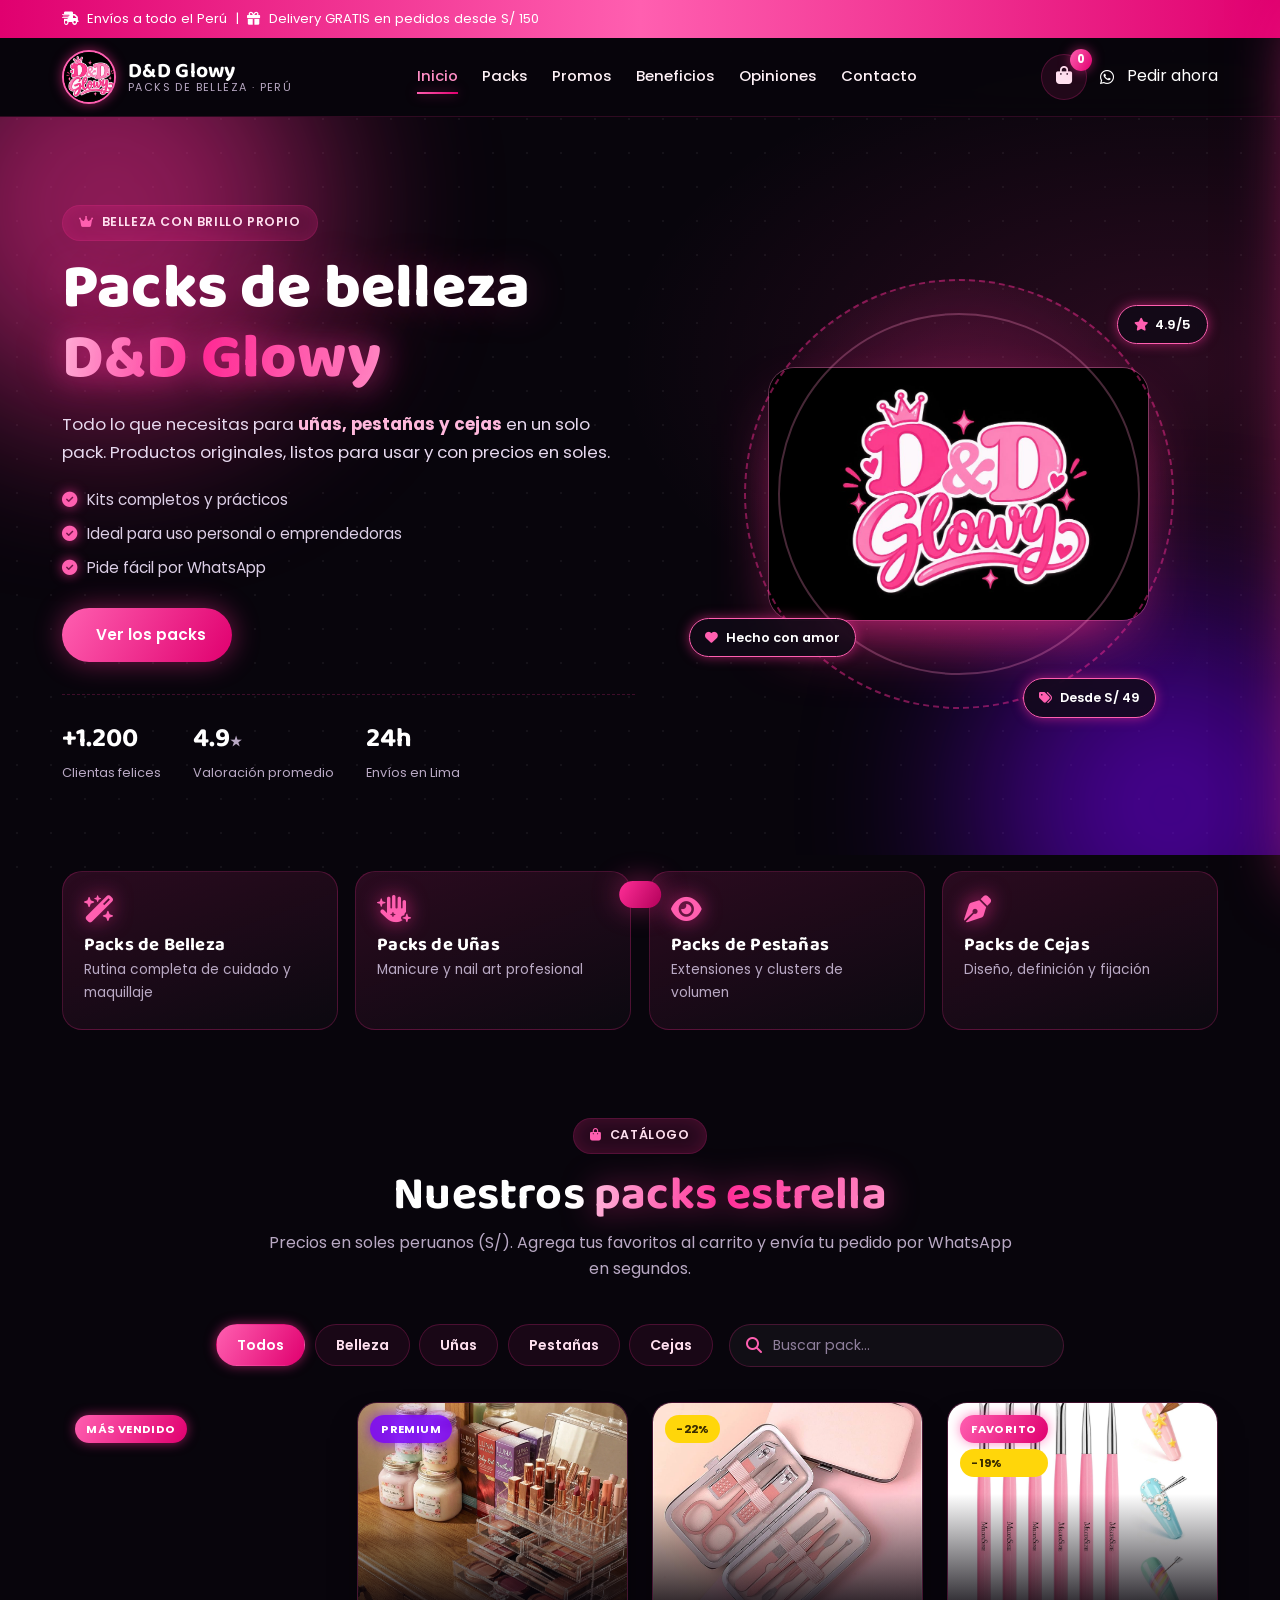
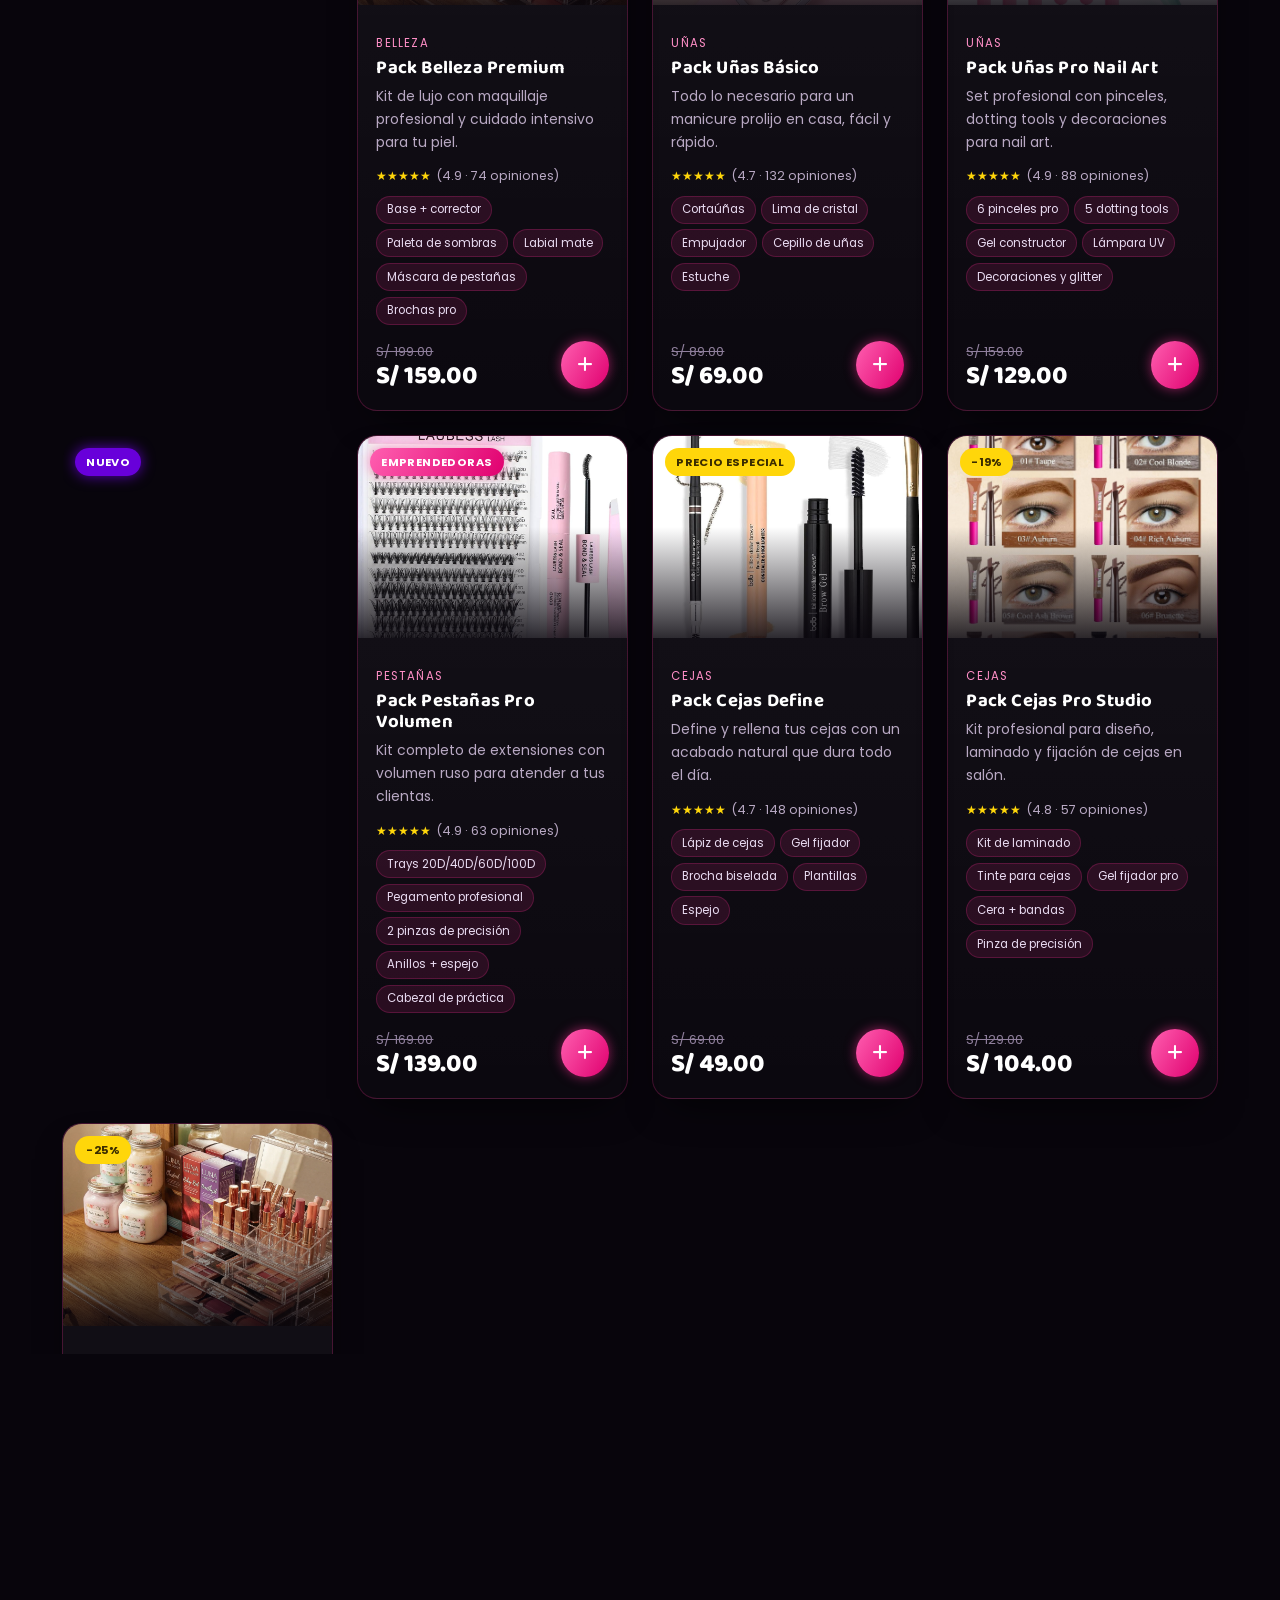
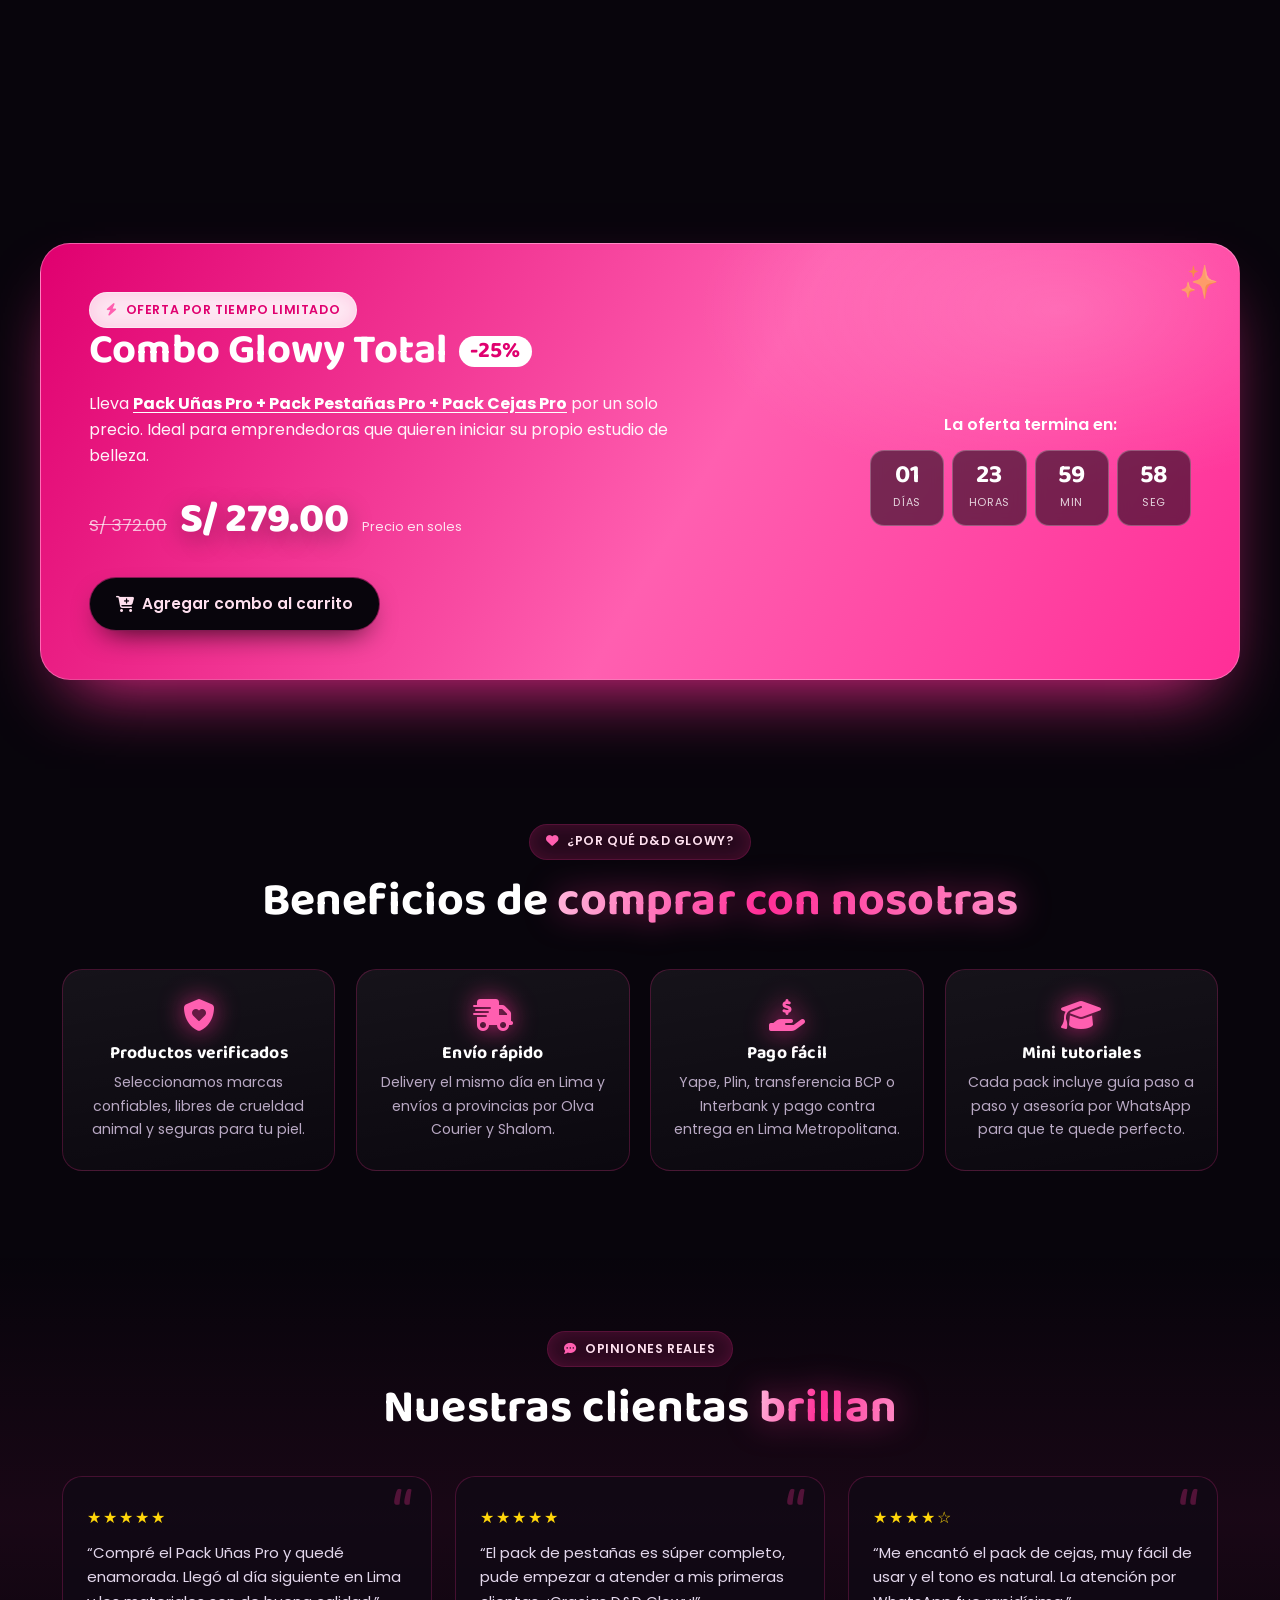
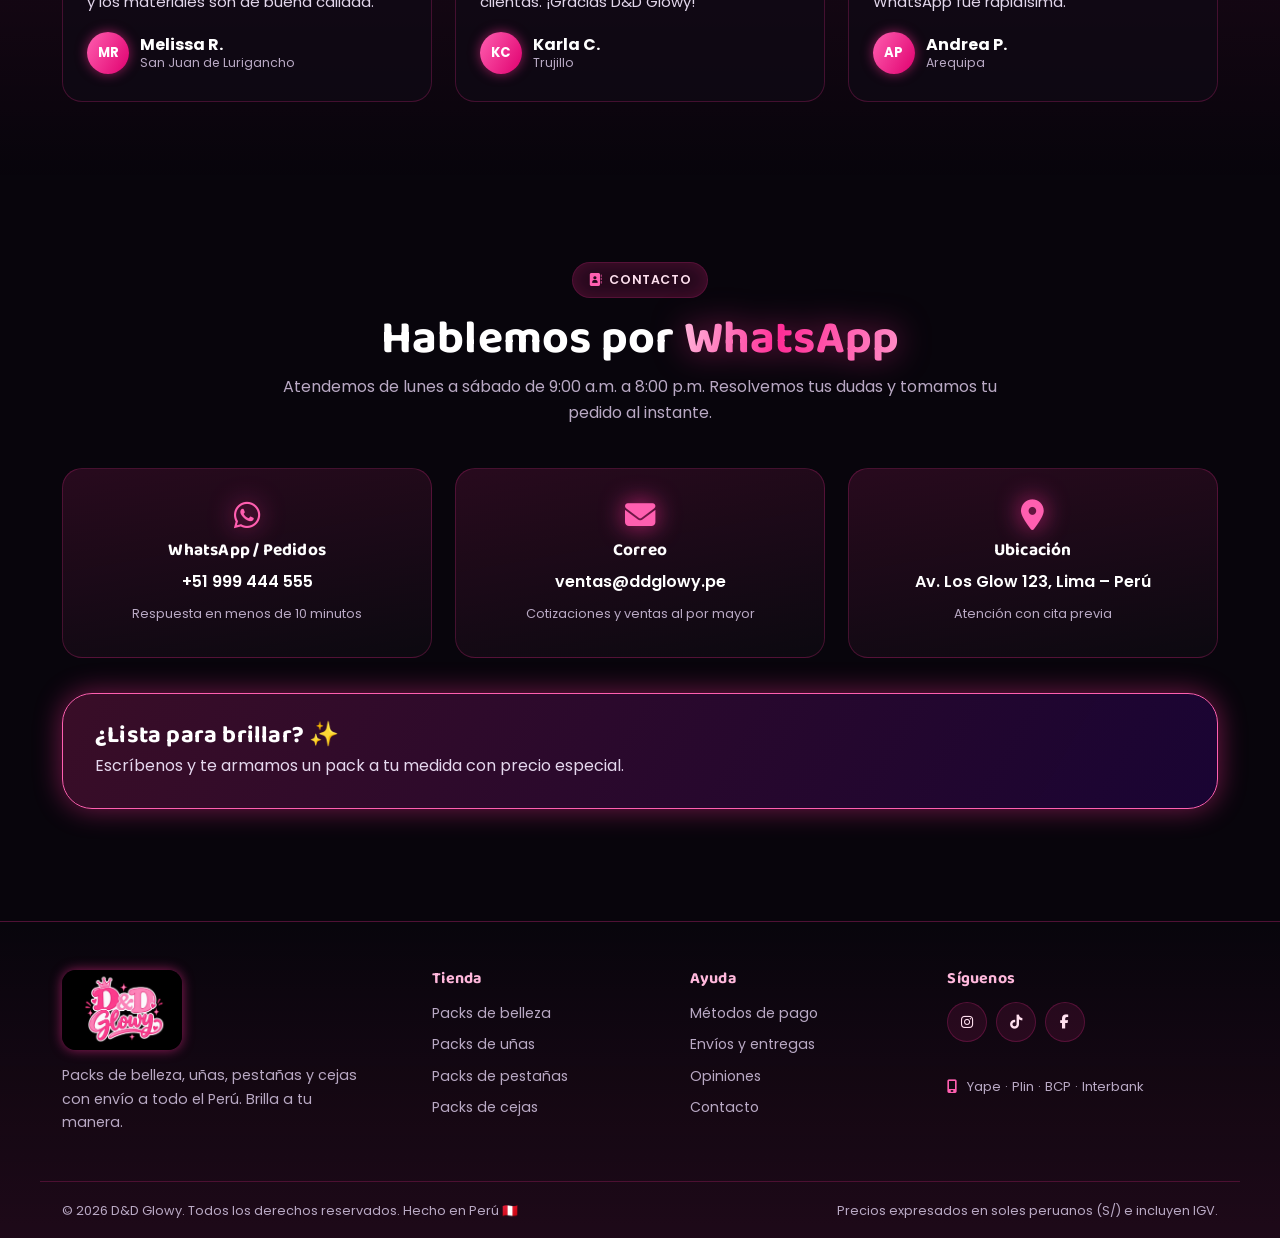
==== commit 7968aa6f: "examen html html corregido" ====
--- a/dd-glowy-tienda.html
+++ b/dd-glowy-tienda.html
@@ -345,7 +345,6 @@
 <div class="topbar" id="topbar">
   <div class="container topbar__inner">
     <p><i class="fa-solid fa-truck-fast"></i> Envíos a todo el Perú &nbsp;|&nbsp; <i class="fa-solid fa-gift"></i> Delivery GRATIS en pedidos desde S/ 150</p>
-    <p class="topbar__phone"><i class="fa-brands fa-whatsapp"></i> Pedidos: <a href="https://wa.me/51999444555" target="_blank" rel="noopener">999 444 555</a></p>
   </div>
 </div>
 
@@ -367,7 +366,6 @@
       <button class="cart-btn" id="cart-open" aria-label="Abrir carrito de compras">
         <i class="fa-solid fa-bag-shopping"></i><span class="cart-btn__count" id="cart-count">0</span>
       </button>
-      <a href="https://wa.me/51999444555?text=Hola%20D%26D%20Glowy%2C%20quiero%20informaci%C3%B3n%20de%20sus%20packs%20de%20belleza%20%E2%9C%A8" target="_blank" rel="noopener" class="btn btn--primary btn--sm">
         <i class="fa-brands fa-whatsapp"></i> Pedir ahora
       </a>
       <button class="burger" id="burger" aria-label="Abrir menú" aria-expanded="false"><span></span><span></span><span></span></button>
@@ -391,7 +389,6 @@
         </ul>
         <div class="hero__cta">
           <a href="#packs" class="btn btn--primary"><i class="fa-solid fa-sparkles"></i> Ver los packs</a>
-          <a href="https://wa.me/51999444555?text=Hola%20D%26D%20Glowy%2C%20quiero%20asesor%C3%ADa%20para%20elegir%20mi%20pack%20%E2%9C%A8" target="_blank" rel="noopener" class="btn btn--ghost"><i class="fa-brands fa-whatsapp"></i> Asesoría gratis</a>
         </div>
         <div class="hero__stats">
           <div><strong>+1.200</strong><span>Clientas felices</span></div>
@@ -448,7 +445,6 @@
         <p class="promo__price"><span class="price-old">S/ 372.00</span><span class="price-new">S/ 279.00</span><small>Precio en soles</small></p>
         <div class="promo__cta">
           <button class="btn btn--dark" id="add-combo"><i class="fa-solid fa-cart-plus"></i> Agregar combo al carrito</button>
-          <a href="https://wa.me/51999444555?text=Hola%20D%26D%20Glowy%2C%20quiero%20el%20Combo%20Glowy%20Total%20(S%2F%20279)%20%E2%9C%A8" target="_blank" rel="noopener" class="btn btn--light"><i class="fa-brands fa-whatsapp"></i> Pedir por WhatsApp</a>
         </div>
       </div>
       <div class="promo__timer">
@@ -518,7 +514,6 @@
       </div>
       <div class="contact__banner" data-aos="zoom-in">
         <div><h3>¿Lista para brillar? ✨</h3><p>Escríbenos y te armamos un pack a tu medida con precio especial.</p></div>
-        <a href="https://wa.me/51999444555?text=Hola%20D%26D%20Glowy%2C%20quiero%20armar%20mi%20pack%20personalizado%20%E2%9C%A8" target="_blank" rel="noopener" class="btn btn--dark"><i class="fa-brands fa-whatsapp"></i> Escribir al 999 444 555</a>
       </div>
     </div>
   </section>
@@ -541,7 +536,6 @@
     <div class="footer__col">
       <h4>Síguenos</h4>
       <div class="socials">
-        <a href="https://wa.me/51999444555" target="_blank" rel="noopener" aria-label="WhatsApp"><i class="fa-brands fa-whatsapp"></i></a>
         <a href="#contacto" aria-label="Instagram"><i class="fa-brands fa-instagram"></i></a>
         <a href="#contacto" aria-label="TikTok"><i class="fa-brands fa-tiktok"></i></a>
         <a href="#contacto" aria-label="Facebook"><i class="fa-brands fa-facebook-f"></i></a>
@@ -555,7 +549,6 @@
   </div>
 </footer>
 
-<a href="https://wa.me/51999444555?text=Hola%20D%26D%20Glowy%2C%20quiero%20hacer%20un%20pedido%20%E2%9C%A8" target="_blank" rel="noopener" class="whatsapp-float" aria-label="Escribir por WhatsApp"><i class="fa-brands fa-whatsapp"></i><span>Escríbenos</span></a>
 
 <div class="cart-overlay" id="cart-overlay" hidden></div>
 <aside class="cart" id="cart" aria-label="Carrito de compras" aria-hidden="true">
@@ -582,7 +575,6 @@
     <h2 id="modal-title">¡Pedido listo! ✨</h2>
     <p>Se abrió <strong>WhatsApp</strong> con el detalle de tu pedido. Envíanos el mensaje para <strong>finalizar la compra</strong> y coordinamos tu entrega.</p>
     <div class="modal__actions">
-      <a class="btn btn--whatsapp" id="modal-wa" href="https://wa.me/51999444555" target="_blank" rel="noopener"><i class="fa-brands fa-whatsapp"></i> Abrir WhatsApp de nuevo</a>
       <button class="btn btn--ghost" id="modal-close"><i class="fa-solid fa-check"></i> Entendido</button>
     </div>
   </div>
@@ -597,7 +589,6 @@
    D&D GLOWY · Catálogo + lógica de la tienda (todo en un archivo)
    Precios en SOLES PERUANOS (S/)
    ============================================================ */
-const WHATSAPP_NUMBER = "51999444555";
 
 const PACKS = [
   { id:"belleza-esencial",category:"belleza",categoryName:"Belleza",name:"Pack Belleza Esencial",desc:"Rutina completa de cuidado diario para piel radiante y maquillaje natural.",includes:["Limpiador facial","Crema hidratante","Sérum vitamina C","Esponja + brocha"],price:89,priceOld:119,rating:4.8,reviews:96,image:"images/pack-belleza-esencial.jpg",badges:[{text:"Más vendido",type:"hot"}] },
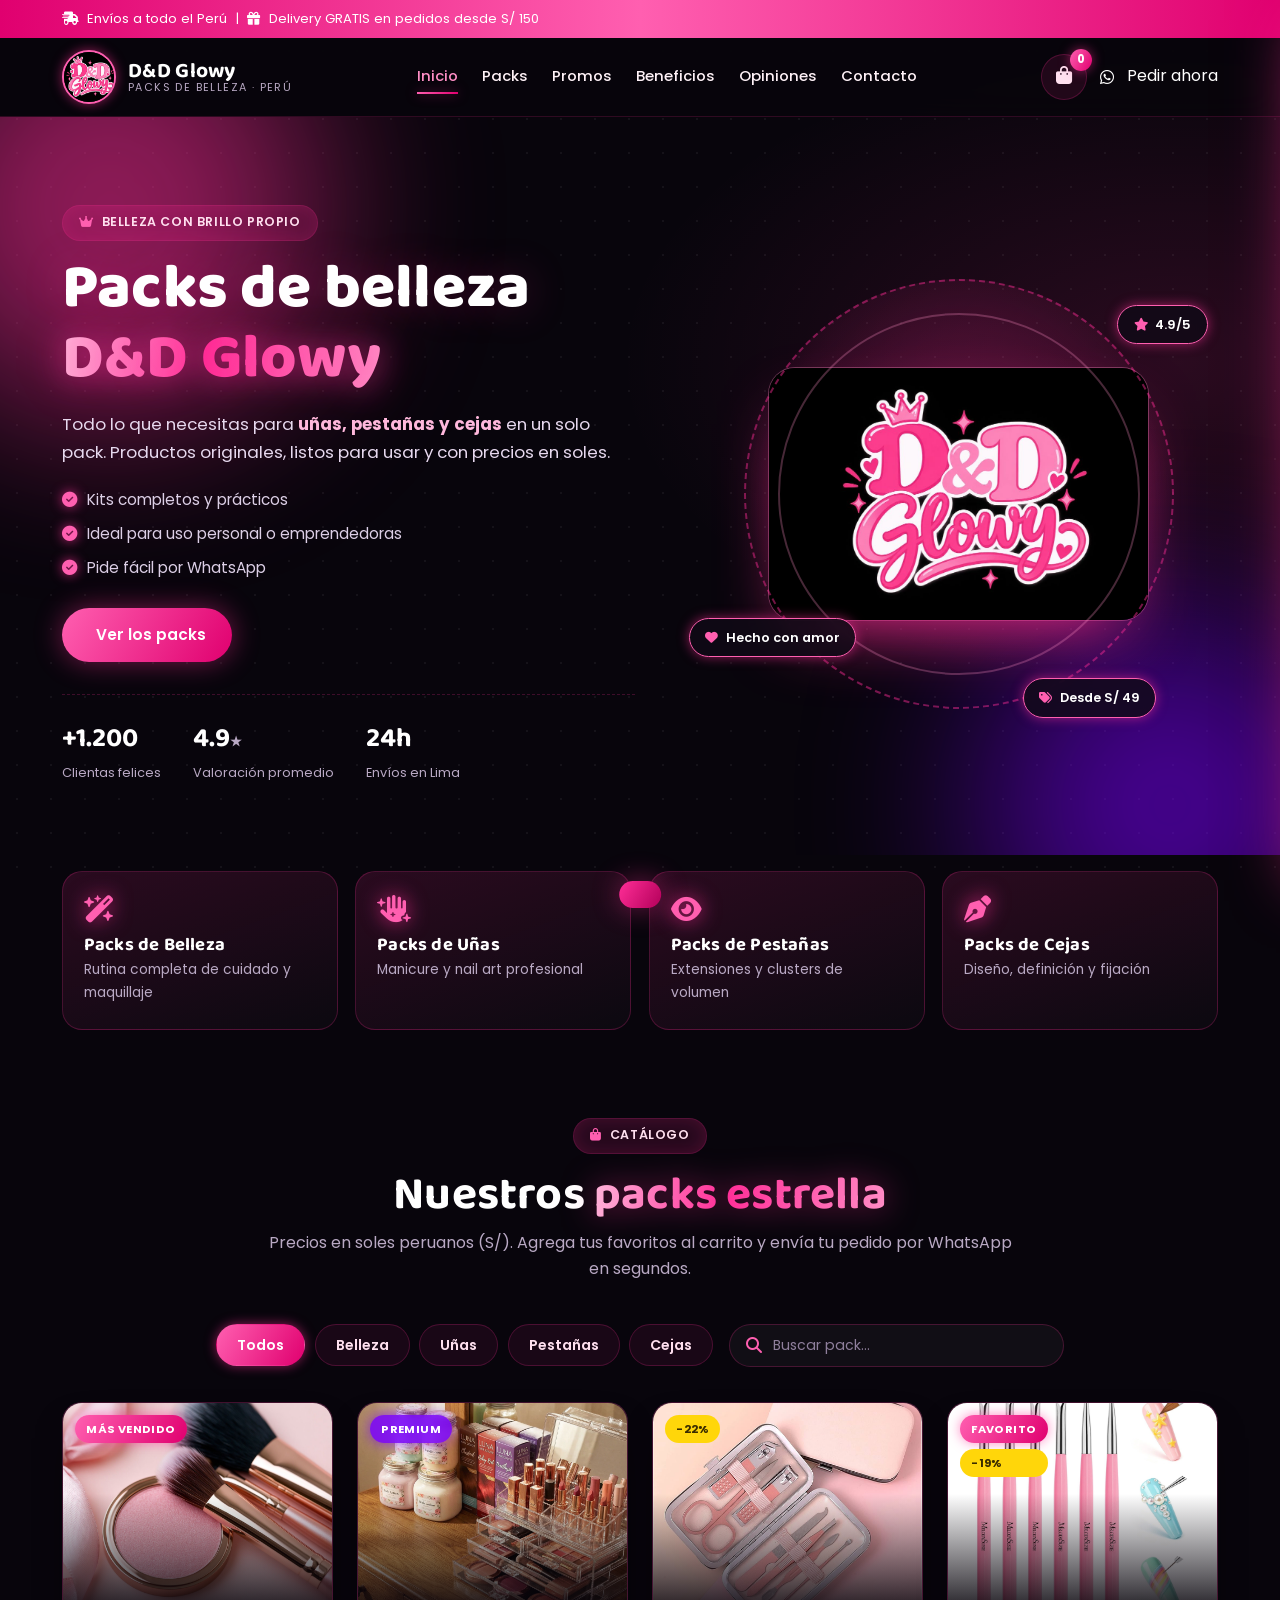
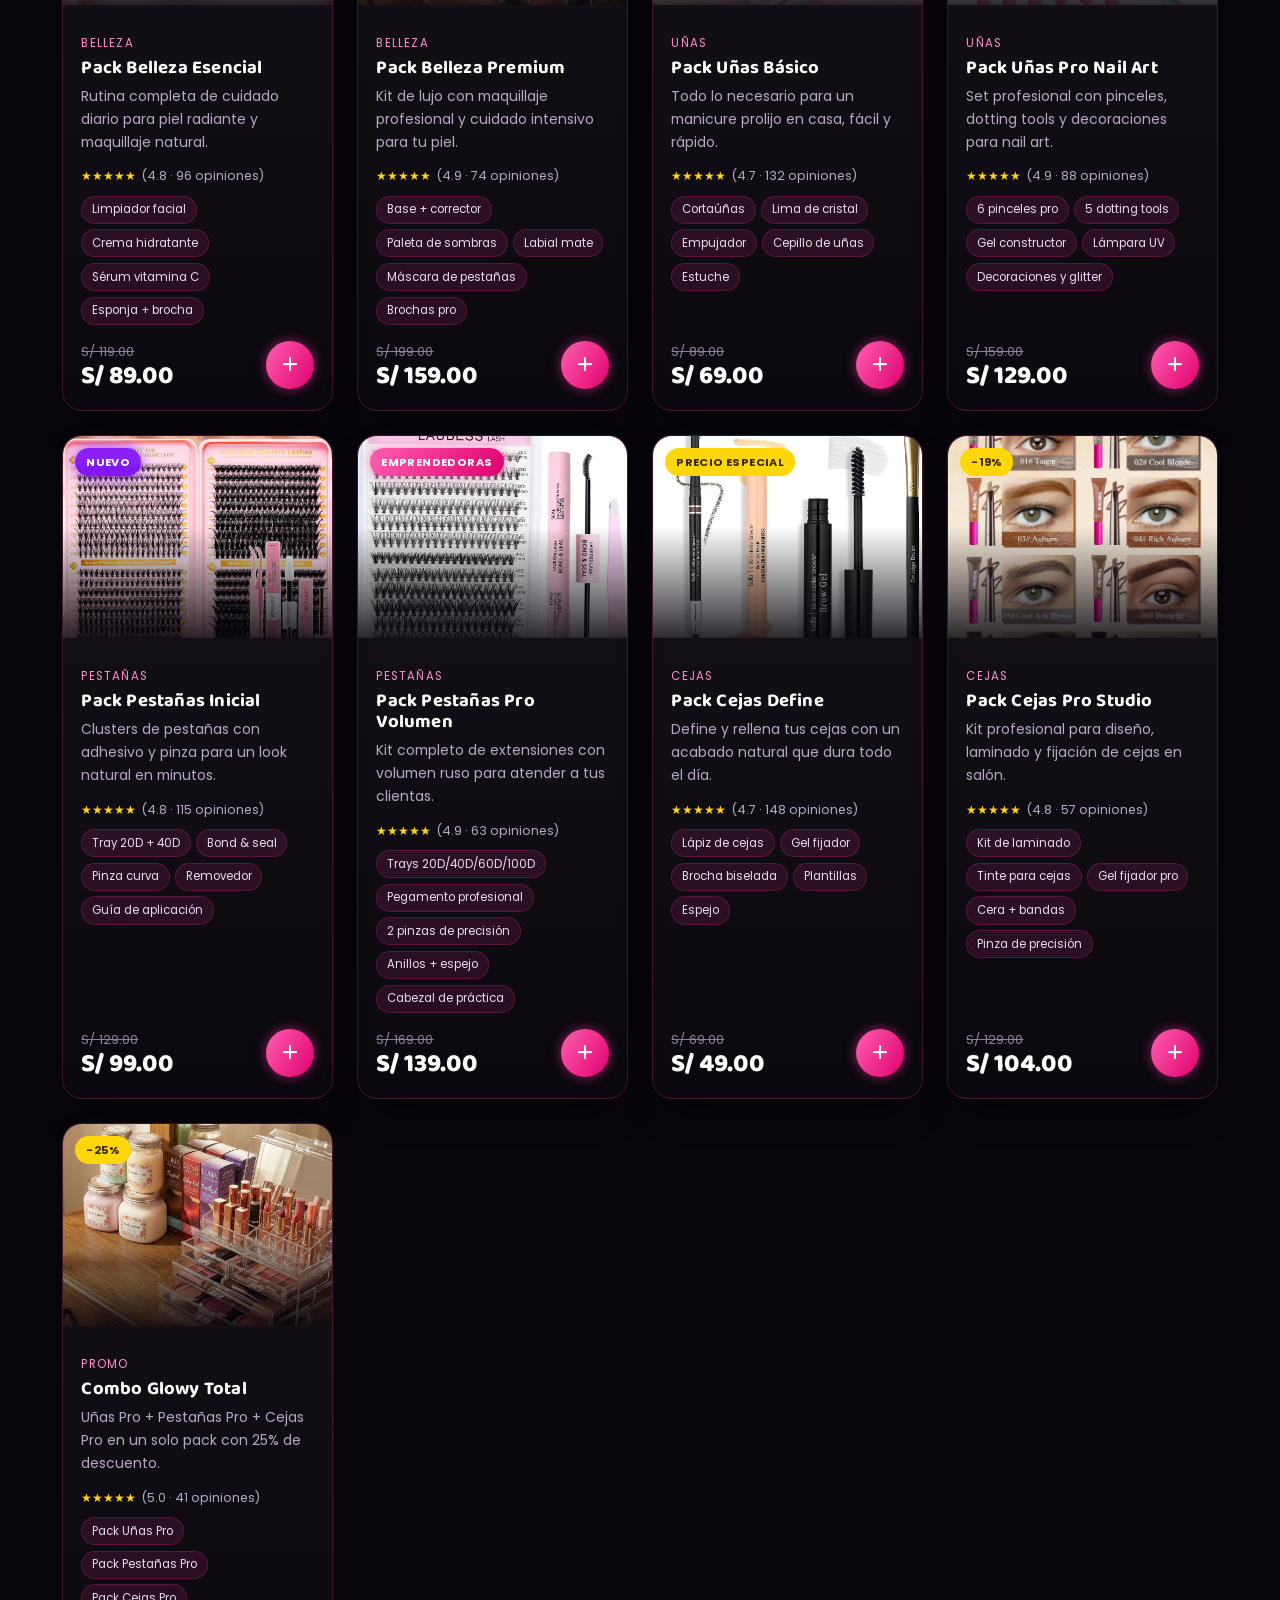
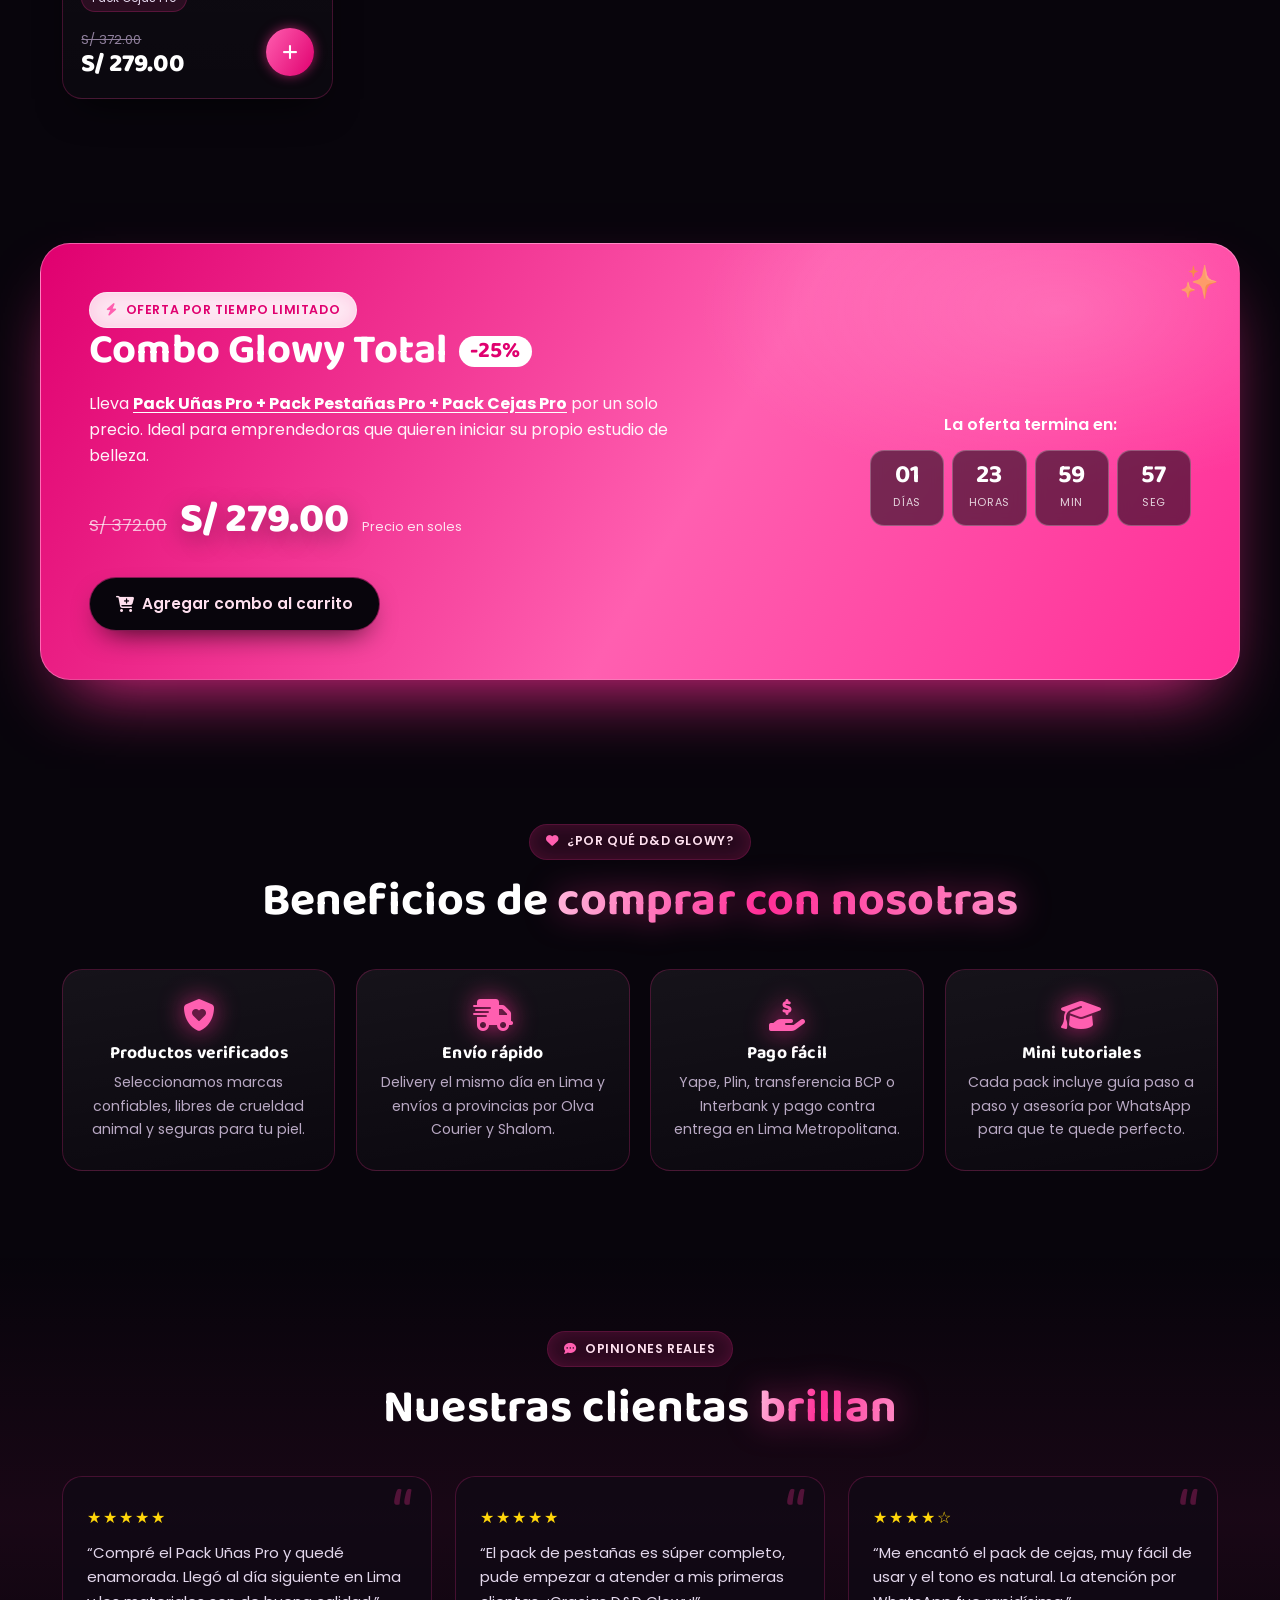
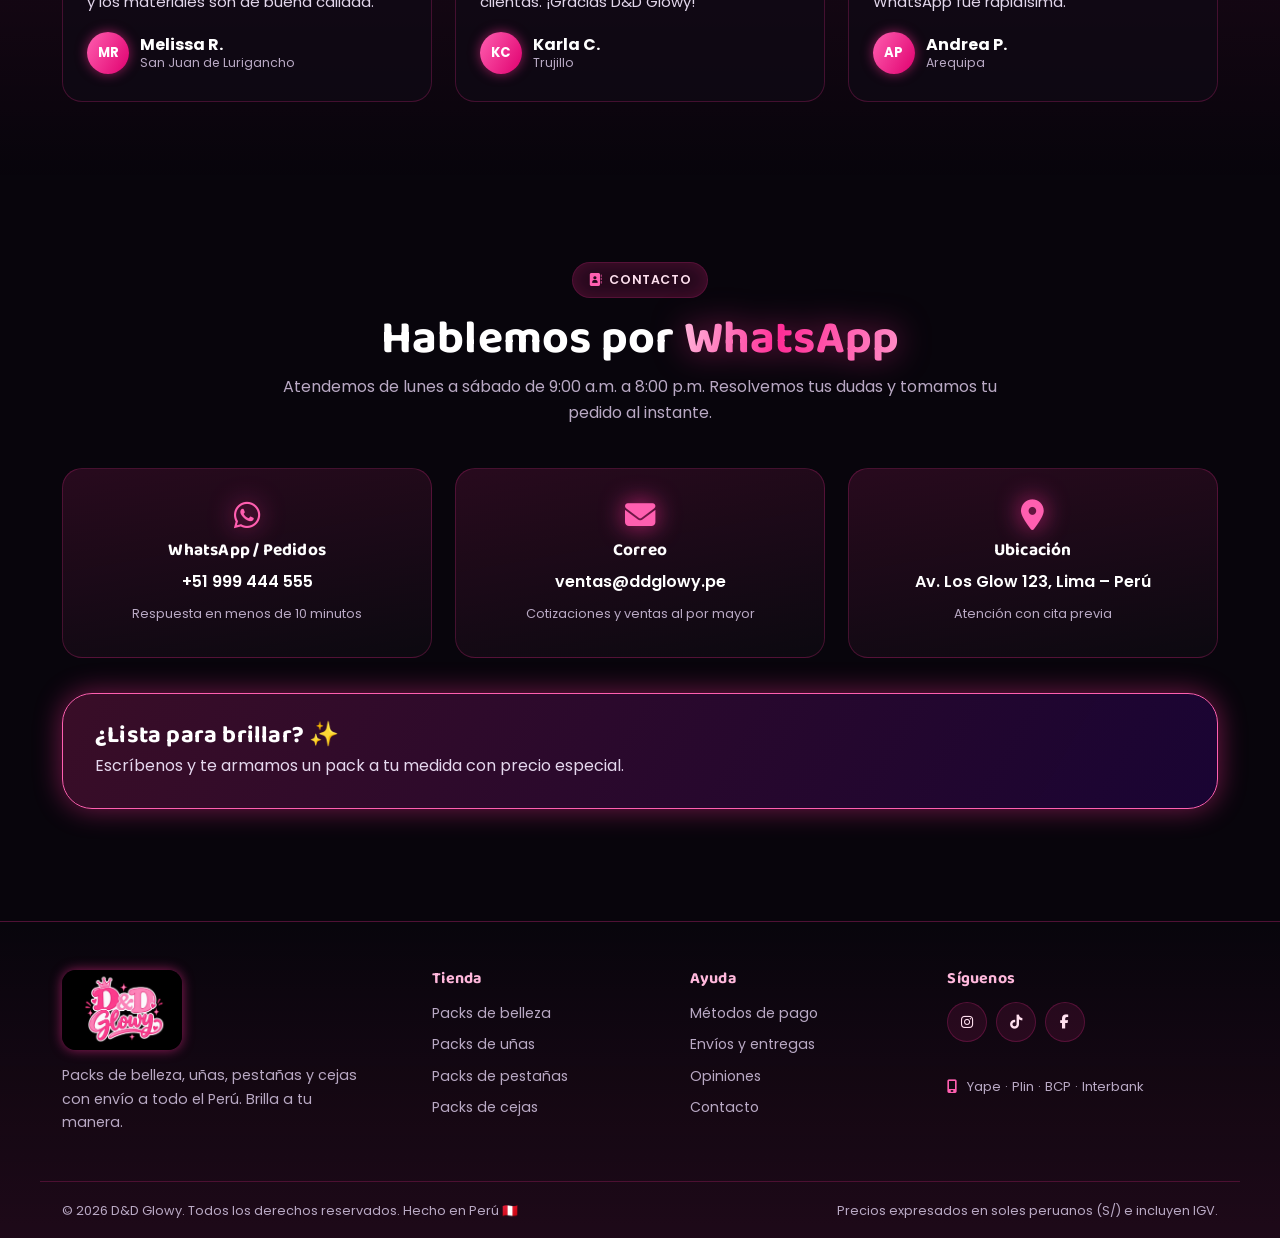
==== commit 076fea03: "premilinar html premilinar" ====
--- a/dd-glowy-tienda.html
+++ b/dd-glowy-tienda.html
@@ -1,804 +1,804 @@
-<!DOCTYPE html>
-<html lang="es">
-<head>
-<meta charset="UTF-8" />
-<meta name="viewport" content="width=device-width, initial-scale=1.0" />
-<title>D&D Glowy | Packs de Belleza, Uñas, Pestañas y Cejas en Perú</title>
-<meta name="description" content="D&D Glowy - Tienda de packs de belleza en Perú. Packs para uñas, pestañas y cejas con envío a todo el país. Precios en soles. Pide por WhatsApp 999444555." />
-<meta name="theme-color" content="#ff3d9a" />
-<link rel="icon" href="images/logo-dd-glowy.jpg" />
-<link rel="preconnect" href="https://fonts.googleapis.com" />
-<link rel="preconnect" href="https://fonts.gstatic.com" crossorigin />
-<link href="https://fonts.googleapis.com/css2?family=Baloo+2:wght@500;600;700;800&family=Poppins:wght@300;400;500;600;700&display=swap" rel="stylesheet" />
-<link rel="stylesheet" href="https://cdn.jsdelivr.net/npm/@fortawesome/fontawesome-free@6.4.0/css/all.min.css" />
-<link rel="stylesheet" href="https://cdn.jsdelivr.net/npm/aos@2.3.4/dist/aos.css" />
-<style>
-/* ============================================================
-   D&D GLOWY · Estilos (todo en un solo archivo)
-   Tema: "Glow Pink" — rosa neón + fondo oscuro
-   ============================================================ */
-:root{
-  --pink-50:#fff2f8;--pink-100:#ffe0ef;--pink-200:#ffb8dc;--pink-300:#ff8fc7;
-  --pink-400:#ff5fb0;--pink-500:#ff2e97;--pink-600:#e0006f;--pink-700:#b3005a;
-  --ink-900:#08050c;--ink-800:#100a16;--ink-700:#1a1220;--ink-600:#241a2c;--ink-500:#33263c;
-  --white:#ffffff;--muted:#b9a9c4;--line:rgba(255,46,151,.22);
-  --glow-sm:0 0 12px rgba(255,46,151,.55);--glow-md:0 0 28px rgba(255,46,151,.45);--glow-lg:0 0 60px rgba(255,46,151,.35);
-  --radius-sm:12px;--radius:20px;--radius-lg:30px;
-  --font-display:"Baloo 2","Trebuchet MS",sans-serif;--font-body:"Poppins","Segoe UI",sans-serif;
-  --shadow-card:0 18px 40px -18px rgba(0,0,0,.85);--maxw:1200px;--header-h:78px;
-}
-*,*::before,*::after{box-sizing:border-box}
-html{scroll-behavior:smooth;-webkit-text-size-adjust:100%}
-body{margin:0;font-family:var(--font-body);font-size:16px;line-height:1.65;color:var(--white);
-  background:radial-gradient(1100px 600px at 12% -8%,rgba(255,46,151,.22),transparent 60%),
-  radial-gradient(900px 520px at 92% 6%,rgba(255,46,151,.14),transparent 62%),var(--ink-900);overflow-x:hidden}
-body::before{content:"";position:fixed;inset:0;background-image:radial-gradient(rgba(255,255,255,.055) 1px,transparent 1px);background-size:34px 34px;pointer-events:none;z-index:0}
-img{max-width:100%;display:block}
-a{color:inherit;text-decoration:none}
-button{font-family:inherit;cursor:pointer;border:0;background:none;color:inherit}
-ul{margin:0;padding:0;list-style:none}
-h1,h2,h3,h4{font-family:var(--font-display);line-height:1.12;margin:0 0 .5rem;letter-spacing:.2px}
-::selection{background:var(--pink-500);color:#fff}
-::-webkit-scrollbar{width:11px}
-::-webkit-scrollbar-track{background:var(--ink-800)}
-::-webkit-scrollbar-thumb{background:linear-gradient(var(--pink-500),var(--pink-700));border-radius:20px;border:2px solid var(--ink-800)}
-.container{width:100%;max-width:var(--maxw);margin:0 auto;padding:0 22px;position:relative;z-index:1}
-.text-glow{background:linear-gradient(100deg,var(--pink-200),var(--pink-500) 45%,var(--pink-300));-webkit-background-clip:text;background-clip:text;color:transparent;filter:drop-shadow(0 0 16px rgba(255,46,151,.5))}
-.chip{display:inline-flex;align-items:center;gap:.5rem;padding:.42rem 1rem;border-radius:999px;font-size:.78rem;font-weight:600;letter-spacing:.6px;text-transform:uppercase;color:var(--pink-100);background:rgba(255,46,151,.12);border:1px solid var(--line);box-shadow:inset 0 0 18px rgba(255,46,151,.16)}
-.chip i{color:var(--pink-400)}
-.chip--light{background:rgba(255,255,255,.9);color:var(--pink-600);border-color:transparent}
-.btn{display:inline-flex;align-items:center;justify-content:center;gap:.55rem;padding:.9rem 1.6rem;border-radius:999px;font-weight:600;font-size:.96rem;transition:transform .25s ease,box-shadow .25s ease,background .25s ease,color .25s ease;white-space:nowrap;position:relative;overflow:hidden}
-.btn i{font-size:1.05em}
-.btn--sm{padding:.6rem 1.1rem;font-size:.86rem}
-.btn--block{width:100%}
-.btn--primary{color:#fff;background:linear-gradient(120deg,var(--pink-400),var(--pink-600));box-shadow:var(--glow-md)}
-.btn--primary:hover{transform:translateY(-3px) scale(1.02);box-shadow:var(--glow-lg)}
-.btn--ghost{color:var(--pink-100);border:1.6px solid var(--pink-400);background:rgba(255,46,151,.08)}
-.btn--ghost:hover{background:rgba(255,46,151,.2);transform:translateY(-3px)}
-.btn--dark{color:var(--pink-100);background:var(--ink-900);border:1.6px solid rgba(255,46,151,.5);box-shadow:0 12px 30px -14px #000}
-.btn--dark:hover{transform:translateY(-3px);box-shadow:var(--glow-md)}
-.btn--light{color:var(--pink-700);background:#fff}
-.btn--light:hover{transform:translateY(-3px);box-shadow:0 12px 30px -10px rgba(0,0,0,.6)}
-.btn--whatsapp{color:#06301a;background:linear-gradient(120deg,#4dfb8b,#12b76a);box-shadow:0 14px 32px -14px rgba(18,183,106,.8)}
-.btn--whatsapp:hover{transform:translateY(-3px);box-shadow:0 18px 40px -12px rgba(18,183,106,.9)}
-.topbar{background:linear-gradient(90deg,var(--pink-600),var(--pink-400),var(--pink-600));color:#fff;font-size:.82rem;position:relative;z-index:60}
-.topbar__inner{display:flex;align-items:center;justify-content:space-between;gap:1rem;padding-top:.5rem;padding-bottom:.5rem}
-.topbar p{margin:0}
-.topbar i{margin-right:.3rem}
-.topbar a{font-weight:700;text-decoration:underline;text-underline-offset:3px}
-.topbar__phone{white-space:nowrap}
-.header{position:sticky;top:0;z-index:50;backdrop-filter:blur(14px);background:rgba(8,5,12,.82);border-bottom:1px solid rgba(255,46,151,.16);transition:box-shadow .3s ease,background .3s ease}
-.header.is-stuck{box-shadow:0 14px 34px -20px rgba(255,46,151,.9);background:rgba(8,5,12,.95)}
-.header__inner{display:flex;align-items:center;justify-content:space-between;gap:1.2rem;min-height:var(--header-h)}
-.brand{display:flex;align-items:center;gap:.75rem}
-.brand__logo{width:54px;height:54px;object-fit:cover;border-radius:50%;border:2px solid var(--pink-400);box-shadow:var(--glow-sm);background:#000}
-.brand__text{display:flex;flex-direction:column;line-height:1.05}
-.brand__text strong{font-family:var(--font-display);font-size:1.32rem;letter-spacing:.3px}
-.brand__text small{font-size:.68rem;color:var(--muted);letter-spacing:1.4px;text-transform:uppercase}
-.nav{display:flex;align-items:center;gap:1.5rem}
-.nav__link{font-size:.93rem;font-weight:500;color:var(--pink-50);position:relative;padding:.3rem 0;transition:color .2s ease}
-.nav__link::after{content:"";position:absolute;left:0;bottom:0;height:2px;width:0;background:linear-gradient(90deg,var(--pink-400),var(--pink-600));box-shadow:var(--glow-sm);transition:width .3s ease}
-.nav__link:hover{color:var(--pink-300)}
-.nav__link:hover::after,.nav__link.is-active::after{width:100%}
-.nav__link.is-active{color:var(--pink-300)}
-.header__actions{display:flex;align-items:center;gap:.8rem}
-.cart-btn{position:relative;width:46px;height:46px;border-radius:50%;display:grid;place-items:center;font-size:1.15rem;color:var(--pink-100);border:1.6px solid var(--line);background:rgba(255,46,151,.1);transition:transform .2s ease,box-shadow .2s ease}
-.cart-btn:hover{transform:translateY(-2px);box-shadow:var(--glow-sm)}
-.cart-btn__count{position:absolute;top:-6px;right:-6px;min-width:22px;height:22px;padding:0 5px;border-radius:999px;background:linear-gradient(120deg,var(--pink-400),var(--pink-600));color:#fff;font-size:.72rem;font-weight:700;display:grid;place-items:center;box-shadow:var(--glow-sm)}
-.cart-btn__count.is-bump{animation:bump .45s ease}
-@keyframes bump{0%{transform:scale(1)}40%{transform:scale(1.45)}100%{transform:scale(1)}}
-.burger{display:none;flex-direction:column;gap:5px;padding:.55rem;border-radius:12px;border:1.6px solid var(--line)}
-.burger span{display:block;width:22px;height:2.4px;border-radius:4px;background:var(--pink-200);transition:transform .3s ease,opacity .3s ease}
-.burger.is-open span:nth-child(1){transform:translateY(7.4px) rotate(45deg)}
-.burger.is-open span:nth-child(2){opacity:0}
-.burger.is-open span:nth-child(3){transform:translateY(-7.4px) rotate(-45deg)}
-.hero{position:relative;padding:clamp(3rem,7vw,5.5rem) 0 clamp(2.5rem,6vw,4.5rem);overflow:hidden}
-.hero__glow{position:absolute;border-radius:50%;filter:blur(90px);opacity:.55;pointer-events:none;animation:pulse 7s ease-in-out infinite}
-.hero__glow--one{width:420px;height:420px;background:#ff2e97;top:-120px;left:-100px}
-.hero__glow--two{width:380px;height:380px;background:#7a00ff;bottom:-140px;right:-80px;animation-delay:2.5s}
-@keyframes pulse{0%,100%{transform:scale(1);opacity:.5}50%{transform:scale(1.16);opacity:.75}}
-.hero__inner{display:grid;grid-template-columns:1.05fr .95fr;align-items:center;gap:clamp(2rem,5vw,4rem)}
-.hero__title{font-size:clamp(2.3rem,5.4vw,3.9rem);font-weight:800;margin:.9rem 0 1rem;text-shadow:0 0 40px rgba(255,46,151,.25)}
-.hero__lead{font-size:1.05rem;color:#e7d9ef;max-width:54ch;margin:0 0 1.3rem}
-.hero__lead strong{color:var(--pink-200)}
-.hero__list{display:grid;gap:.55rem;margin-bottom:1.7rem}
-.hero__list li{display:flex;align-items:center;gap:.6rem;color:#dccfe6;font-size:.96rem}
-.hero__list i{color:var(--pink-400);filter:drop-shadow(0 0 6px rgba(255,46,151,.8))}
-.hero__cta{display:flex;flex-wrap:wrap;gap:.8rem;margin-bottom:2rem}
-.hero__stats{display:flex;gap:2rem;flex-wrap:wrap;padding-top:1.4rem;border-top:1px dashed var(--line)}
-.hero__stats div{display:flex;flex-direction:column}
-.hero__stats strong{font-family:var(--font-display);font-size:1.7rem;color:#fff}
-.hero__stats span{font-size:.8rem;color:var(--muted)}
-.star{color:#ffd60a}
-.hero__art{position:relative;display:grid;place-items:center;min-height:360px}
-.hero__logo-wrap{position:relative;width:min(100%,430px);aspect-ratio:1;border-radius:50%;display:grid;place-items:center;background:radial-gradient(circle at 50% 40%,rgba(255,46,151,.35),transparent 68%)}
-.hero__logo-wrap::before,.hero__logo-wrap::after{content:"";position:absolute;inset:0;border-radius:50%;border:2px dashed rgba(255,46,151,.45);animation:spin 26s linear infinite}
-.hero__logo-wrap::after{inset:34px;border-style:solid;border-color:rgba(255,143,199,.28);animation-direction:reverse;animation-duration:34s}
-@keyframes spin{to{transform:rotate(360deg)}}
-.hero__logo{width:88%;border-radius:26px;box-shadow:0 30px 70px -26px rgba(255,46,151,.9),0 0 0 1px rgba(255,143,199,.35);animation:floaty 5.5s ease-in-out infinite}
-@keyframes floaty{0%,100%{transform:translateY(0) rotate(-1deg)}50%{transform:translateY(-16px) rotate(1deg)}}
-.float-tag{position:absolute;padding:.5rem .95rem;border-radius:999px;font-size:.8rem;font-weight:600;color:#fff;background:rgba(16,10,22,.82);border:1.4px solid var(--pink-400);box-shadow:var(--glow-sm);backdrop-filter:blur(6px);animation:floaty 4.6s ease-in-out infinite}
-.float-tag i{color:var(--pink-400);margin-right:.3rem}
-.float-tag--1{top:6%;right:2%}
-.float-tag--2{bottom:12%;left:-2%;animation-delay:1.1s}
-.float-tag--3{bottom:-2%;right:12%;animation-delay:2s}
-.categories{padding:1rem 0 .5rem}
-.categories__grid{display:grid;grid-template-columns:repeat(4,1fr);gap:1.1rem}
-.cat-card{padding:1.5rem 1.3rem;border-radius:var(--radius);background:linear-gradient(160deg,rgba(255,46,151,.14),rgba(255,255,255,.02));border:1px solid var(--line);text-align:left;cursor:pointer;transition:transform .28s ease,box-shadow .28s ease,border-color .28s ease}
-.cat-card:hover{transform:translateY(-8px);box-shadow:var(--glow-md);border-color:var(--pink-400)}
-.cat-card i{font-size:1.7rem;color:var(--pink-400);margin-bottom:.7rem;filter:drop-shadow(0 0 10px rgba(255,46,151,.8))}
-.cat-card h3{font-size:1.15rem;margin-bottom:.25rem}
-.cat-card p{margin:0;font-size:.86rem;color:var(--muted)}
-.section{padding:clamp(3rem,7vw,5rem) 0;position:relative}
-.section--alt{background:linear-gradient(180deg,transparent,rgba(255,46,151,.07),transparent)}
-.section__head{text-align:center;max-width:760px;margin:0 auto 2.6rem}
-.section__title{font-size:clamp(1.9rem,4vw,2.9rem);margin-top:1rem}
-.section__sub{color:var(--muted);font-size:1rem;margin:.4rem 0 0}
-.filters{display:flex;flex-wrap:wrap;align-items:center;justify-content:center;gap:.6rem;margin-bottom:2.2rem}
-.filter{padding:.6rem 1.25rem;border-radius:999px;font-size:.88rem;font-weight:600;color:var(--pink-100);border:1.5px solid var(--line);background:rgba(255,46,151,.07);transition:all .25s ease}
-.filter:hover{background:rgba(255,46,151,.2);transform:translateY(-2px)}
-.filter.is-active{color:#fff;background:linear-gradient(120deg,var(--pink-400),var(--pink-600));border-color:transparent;box-shadow:var(--glow-sm)}
-.filters__search{display:flex;align-items:center;gap:.55rem;padding:.55rem 1rem;border-radius:999px;border:1.5px solid var(--line);background:rgba(255,255,255,.04);margin-left:.4rem}
-.filters__search i{color:var(--pink-400)}
-.filters__search input{border:0;outline:0;background:transparent;color:#fff;font-family:inherit;font-size:.88rem;min-width:190px}
-.filters__search input::placeholder{color:#8f7f9c}
-.grid-products{display:grid;grid-template-columns:repeat(auto-fill,minmax(260px,1fr));gap:1.5rem}
-.product{position:relative;display:flex;flex-direction:column;border-radius:var(--radius);overflow:hidden;background:linear-gradient(180deg,rgba(255,255,255,.055),rgba(255,255,255,.015));border:1px solid var(--line);box-shadow:var(--shadow-card);transition:transform .3s ease,box-shadow .3s ease,border-color .3s ease;animation:fadeUp .5s ease both}
-@keyframes fadeUp{from{opacity:0;transform:translateY(18px)}to{opacity:1;transform:translateY(0)}}
-.product:hover{transform:translateY(-8px);border-color:var(--pink-400);box-shadow:0 26px 55px -22px rgba(255,46,151,.85)}
-.product__media{position:relative;overflow:hidden;aspect-ratio:4/3;background:#0d0812}
-.product__media img{width:100%;height:100%;object-fit:cover;transition:transform .55s ease}
-.product:hover .product__media img{transform:scale(1.09)}
-.product__media::after{content:"";position:absolute;inset:0;background:linear-gradient(180deg,transparent 45%,rgba(8,5,12,.85))}
-.product__badges{position:absolute;top:.75rem;left:.75rem;display:flex;flex-direction:column;gap:.4rem;z-index:2}
-.badge{padding:.3rem .7rem;border-radius:999px;font-size:.7rem;font-weight:700;letter-spacing:.4px;text-transform:uppercase;color:#fff;backdrop-filter:blur(4px)}
-.badge--new{background:rgba(122,0,255,.85);box-shadow:0 0 14px rgba(122,0,255,.7)}
-.badge--hot{background:linear-gradient(120deg,var(--pink-400),var(--pink-600));box-shadow:var(--glow-sm)}
-.badge--off{background:#ffd60a;color:#3a2c00}
-.product__body{padding:1.1rem 1.15rem 1.35rem;display:flex;flex-direction:column;flex:1}
-.product__cat{font-size:.72rem;letter-spacing:1.2px;text-transform:uppercase;color:var(--pink-300);margin-bottom:.3rem}
-.product__name{font-size:1.16rem;margin-bottom:.4rem}
-.product__desc{font-size:.87rem;color:var(--muted);margin:0 0 .8rem}
-.product__includes{display:flex;flex-wrap:wrap;gap:.35rem;margin-bottom:1rem}
-.product__includes span{font-size:.72rem;padding:.22rem .6rem;border-radius:999px;color:#e9dcf2;background:rgba(255,46,151,.12);border:1px solid var(--line)}
-.product__foot{margin-top:auto;display:flex;align-items:flex-end;justify-content:space-between;gap:.6rem}
-.product__prices{display:flex;flex-direction:column}
-.price-old{font-size:.82rem;color:#8f7f9c;text-decoration:line-through}
-.price-now{font-family:var(--font-display);font-size:1.6rem;font-weight:800;color:#fff;line-height:1}
-.price-now small{font-size:.62em;color:var(--pink-300)}
-.product__add{width:48px;height:48px;border-radius:50%;display:grid;place-items:center;font-size:1.05rem;color:#fff;background:linear-gradient(120deg,var(--pink-400),var(--pink-600));box-shadow:var(--glow-sm);transition:transform .22s ease,box-shadow .22s ease;flex-shrink:0}
-.product__add:hover{transform:scale(1.12) rotate(-8deg);box-shadow:var(--glow-lg)}
-.product__rating{display:flex;align-items:center;gap:.3rem;font-size:.78rem;color:#ffd60a;margin-bottom:.55rem}
-.product__rating span{color:var(--muted)}
-.empty-state{text-align:center;color:var(--muted);padding:2.5rem 1rem;border:1px dashed var(--line);border-radius:var(--radius)}
-.empty-state i{color:var(--pink-400);margin-right:.4rem}
-.promo{padding:clamp(2.5rem,6vw,4rem) 0}
-.promo__inner{display:grid;grid-template-columns:1.4fr .6fr;gap:2rem;align-items:center;padding:clamp(1.8rem,4vw,3rem);border-radius:var(--radius-lg);background:radial-gradient(600px 300px at 85% 15%,rgba(255,255,255,.18),transparent 60%),linear-gradient(120deg,var(--pink-600),var(--pink-400) 55%,var(--pink-500));box-shadow:0 34px 70px -30px rgba(255,46,151,.95);border:1px solid rgba(255,255,255,.28);position:relative;overflow:hidden}
-.promo__inner::after{content:"✨";position:absolute;top:12px;right:20px;font-size:2rem;opacity:.55}
-.promo__text h2{font-size:clamp(1.7rem,3.6vw,2.6rem);color:#fff;display:flex;align-items:center;gap:.7rem;flex-wrap:wrap}
-.promo__off{font-size:.55em;padding:.18rem .7rem;border-radius:999px;background:#fff;color:var(--pink-600)}
-.promo__text p{color:rgba(255,255,255,.95);max-width:60ch}
-.promo__text strong{color:#fff;text-decoration:underline;text-underline-offset:3px}
-.promo__price{display:flex;align-items:baseline;gap:.8rem;flex-wrap:wrap;margin:1rem 0 1.4rem}
-.promo__price .price-old{color:rgba(255,255,255,.7);font-size:1.05rem}
-.promo__price .price-new{font-family:var(--font-display);font-size:2.6rem;font-weight:800;color:#fff;text-shadow:0 6px 24px rgba(0,0,0,.35)}
-.promo__price small{color:rgba(255,255,255,.85);font-size:.8rem}
-.promo__cta{display:flex;flex-wrap:wrap;gap:.7rem}
-.promo__timer{text-align:center}
-.promo__timer>p{color:#fff;font-weight:600;margin-bottom:.7rem}
-.timer{display:grid;grid-template-columns:repeat(4,1fr);gap:.5rem}
-.timer div{background:rgba(8,5,12,.55);border:1px solid rgba(255,255,255,.25);border-radius:14px;padding:.7rem .3rem;backdrop-filter:blur(6px)}
-.timer strong{display:block;font-family:var(--font-display);font-size:1.6rem;color:#fff;line-height:1}
-.timer span{font-size:.68rem;color:rgba(255,255,255,.8);text-transform:uppercase;letter-spacing:.6px}
-.benefits{display:grid;grid-template-columns:repeat(4,1fr);gap:1.3rem}
-.benefit{padding:1.8rem 1.4rem;border-radius:var(--radius);background:linear-gradient(170deg,rgba(255,255,255,.06),rgba(255,255,255,.015));border:1px solid var(--line);text-align:center;transition:transform .28s ease,box-shadow .28s ease}
-.benefit:hover{transform:translateY(-7px);box-shadow:var(--glow-md)}
-.benefit i{font-size:2rem;color:var(--pink-400);margin-bottom:.8rem;filter:drop-shadow(0 0 12px rgba(255,46,151,.85))}
-.benefit h3{font-size:1.1rem}
-.benefit p{font-size:.88rem;color:var(--muted);margin:0}
-.testimonials{display:grid;grid-template-columns:repeat(3,1fr);gap:1.4rem}
-.testimonial{padding:1.7rem 1.5rem;border-radius:var(--radius);background:rgba(16,10,22,.72);border:1px solid var(--line);position:relative;transition:transform .28s ease,box-shadow .28s ease}
-.testimonial:hover{transform:translateY(-6px);box-shadow:var(--glow-md)}
-.testimonial::before{content:"\201C";position:absolute;top:.1rem;right:1.2rem;font-family:var(--font-display);font-size:4.6rem;color:rgba(255,46,151,.28);line-height:1}
-.testimonial__stars{color:#ffd60a;letter-spacing:2px;margin-bottom:.6rem}
-.testimonial p{font-size:.93rem;color:#e3d7ec;margin:0 0 1.1rem}
-.testimonial footer{display:flex;align-items:center;gap:.7rem}
-.avatar{width:42px;height:42px;border-radius:50%;display:grid;place-items:center;font-weight:700;font-size:.82rem;color:#fff;background:linear-gradient(120deg,var(--pink-400),var(--pink-600));box-shadow:var(--glow-sm);flex-shrink:0}
-.testimonial footer span:last-child{display:flex;flex-direction:column;line-height:1.25}
-.testimonial footer small{color:var(--muted);font-size:.78rem}
-.contact{display:grid;grid-template-columns:repeat(3,1fr);gap:1.4rem;margin-bottom:2.2rem}
-.contact__card{padding:1.9rem 1.5rem;border-radius:var(--radius);text-align:center;background:linear-gradient(170deg,rgba(255,46,151,.13),rgba(255,255,255,.02));border:1px solid var(--line);transition:transform .28s ease,box-shadow .28s ease}
-.contact__card:hover{transform:translateY(-7px);box-shadow:var(--glow-md)}
-.contact__card i{font-size:1.9rem;color:var(--pink-400);margin-bottom:.7rem;filter:drop-shadow(0 0 12px rgba(255,46,151,.85))}
-.contact__card h3{font-size:1.08rem}
-.contact__card p{margin:.2rem 0 .3rem;font-weight:600}
-.contact__card a:hover{color:var(--pink-300)}
-.contact__card small{color:var(--muted);font-size:.8rem}
-.contact__banner{display:flex;align-items:center;justify-content:space-between;gap:1.5rem;flex-wrap:wrap;padding:1.8rem 2rem;border-radius:var(--radius-lg);background:linear-gradient(120deg,rgba(255,46,151,.2),rgba(122,0,255,.16));border:1px solid var(--pink-400);box-shadow:var(--glow-md)}
-.contact__banner h3{font-size:1.5rem;margin-bottom:.2rem}
-.contact__banner p{margin:0;color:#e5d8ee}
-.footer{margin-top:2rem;padding-top:3rem;background:linear-gradient(180deg,transparent,rgba(255,46,151,.09));border-top:1px solid var(--line)}
-.footer__inner{display:grid;grid-template-columns:1.5fr 1fr 1fr 1.2fr;gap:2rem;padding-bottom:2rem}
-.footer__brand img{width:120px;border-radius:14px;margin-bottom:.9rem;box-shadow:var(--glow-sm)}
-.footer__brand p{color:var(--muted);font-size:.89rem;max-width:34ch}
-.footer__col{display:flex;flex-direction:column;gap:.5rem}
-.footer__col h4{font-size:1rem;margin-bottom:.4rem;color:var(--pink-200)}
-.footer__col a{color:var(--muted);font-size:.88rem;transition:color .2s ease,padding-left .2s ease}
-.footer__col a:hover{color:var(--pink-300);padding-left:4px}
-.socials{display:flex;gap:.55rem;margin-bottom:.8rem}
-.socials a{width:40px;height:40px;border-radius:50%;display:grid;place-items:center;color:var(--pink-100);border:1.5px solid var(--line);background:rgba(255,46,151,.1);transition:transform .22s ease,box-shadow .22s ease}
-.socials a:hover{transform:translateY(-4px);box-shadow:var(--glow-sm)}
-.footer__pay{color:var(--muted);font-size:.82rem}
-.footer__pay i{color:var(--pink-400);margin-right:.35rem}
-.footer__bottom{display:flex;align-items:center;justify-content:space-between;gap:1rem;flex-wrap:wrap;padding:1.1rem 22px;border-top:1px solid var(--line);font-size:.8rem;color:var(--muted)}
-.footer__bottom p{margin:0}
-.whatsapp-float{position:fixed;right:20px;bottom:22px;z-index:70;display:inline-flex;align-items:center;gap:.55rem;padding:.85rem 1.2rem .85rem 1rem;border-radius:999px;font-weight:700;font-size:.9rem;color:#06301a;background:linear-gradient(120deg,#4dfb8b,#12b76a);box-shadow:0 16px 34px -12px rgba(18,183,106,.95);animation:pulseGlow 2.4s ease-in-out infinite}
-.whatsapp-float i{font-size:1.35rem}
-.whatsapp-float:hover{transform:translateY(-3px) scale(1.03)}
-@keyframes pulseGlow{0%,100%{box-shadow:0 16px 34px -12px rgba(18,183,106,.9)}50%{box-shadow:0 16px 40px -6px rgba(77,251,139,.95)}}
-.cart-overlay{position:fixed;inset:0;z-index:90;background:rgba(4,2,8,.72);backdrop-filter:blur(3px);animation:fadeIn .25s ease}
-@keyframes fadeIn{from{opacity:0}to{opacity:1}}
-.cart{position:fixed;top:0;right:0;z-index:95;width:min(420px,100%);height:100%;display:flex;flex-direction:column;background:linear-gradient(180deg,var(--ink-800),var(--ink-900));border-left:1px solid var(--line);box-shadow:-24px 0 60px -20px rgba(255,46,151,.6);transform:translateX(105%);transition:transform .38s cubic-bezier(.2,.8,.3,1)}
-.cart.is-open{transform:translateX(0)}
-.cart__head{display:flex;align-items:center;justify-content:space-between;padding:1.2rem 1.4rem;border-bottom:1px solid var(--line)}
-.cart__head h2{font-size:1.25rem;margin:0;display:flex;align-items:center;gap:.55rem}
-.cart__head i{color:var(--pink-400)}
-.cart__close{width:38px;height:38px;border-radius:50%;display:grid;place-items:center;font-size:1.15rem;border:1.5px solid var(--line);transition:background .2s ease,transform .2s ease}
-.cart__close:hover{background:rgba(255,46,151,.2);transform:rotate(90deg)}
-.cart__body{flex:1;overflow-y:auto;padding:1rem 1.4rem;display:flex;flex-direction:column;gap:.9rem}
-.cart-empty{text-align:center;color:var(--muted);padding:2.5rem .5rem}
-.cart-empty i{font-size:2.6rem;color:var(--pink-500);display:block;margin-bottom:.8rem;filter:drop-shadow(0 0 14px rgba(255,46,151,.8))}
-.cart-item{display:grid;grid-template-columns:68px 1fr auto;gap:.8rem;align-items:center;padding:.7rem;border-radius:16px;background:rgba(255,255,255,.045);border:1px solid var(--line);animation:fadeUp .35s ease both}
-.cart-item img{width:68px;height:68px;border-radius:12px;object-fit:cover}
-.cart-item__info h4{font-size:.95rem;margin:0 0 .2rem}
-.cart-item__info p{margin:0;font-size:.82rem;color:var(--pink-300);font-weight:600}
-.cart-item__qty{display:flex;align-items:center;gap:.45rem;margin-top:.4rem}
-.cart-item__qty button{width:26px;height:26px;border-radius:8px;display:grid;place-items:center;font-size:.8rem;background:rgba(255,46,151,.18);border:1px solid var(--line);transition:background .2s ease}
-.cart-item__qty button:hover{background:rgba(255,46,151,.4)}
-.cart-item__qty span{min-width:20px;text-align:center;font-weight:600;font-size:.9rem}
-.cart-item__remove{font-size:.95rem;color:#ff7a9c;padding:.3rem;transition:transform .2s ease}
-.cart-item__remove:hover{transform:scale(1.2)}
-.cart__foot{padding:1.1rem 1.4rem 1.4rem;border-top:1px solid var(--line);background:rgba(0,0,0,.28)}
-.cart__row{display:flex;align-items:center;justify-content:space-between;font-size:.92rem;color:var(--muted);margin-bottom:.35rem}
-.cart__row strong{color:#fff}
-.cart__row--total{font-size:1.15rem;margin:.6rem 0 .9rem;padding-top:.6rem;border-top:1px dashed var(--line)}
-.cart__row--total strong{font-family:var(--font-display);font-size:1.5rem;color:var(--pink-300)}
-.cart__field{display:flex;flex-direction:column;gap:.28rem;margin-bottom:.65rem;font-size:.82rem;color:var(--muted)}
-.cart__field input{padding:.65rem .9rem;border-radius:12px;border:1.4px solid var(--line);background:rgba(255,255,255,.05);color:#fff;font-family:inherit;font-size:.9rem;outline:none;transition:border-color .2s ease,box-shadow .2s ease}
-.cart__field input:focus{border-color:var(--pink-400);box-shadow:0 0 0 3px rgba(255,46,151,.2)}
-.cart__field input::placeholder{color:#8f7f9c}
-.cart__clear{display:block;width:100%;margin-top:.6rem;font-size:.82rem;color:#ff9db5}
-.cart__clear:hover{color:#ff5f8b}
-.cart__note{font-size:.74rem;color:var(--muted);margin:.6rem 0 0;text-align:center}
-.toast{position:fixed;left:50%;bottom:30px;z-index:120;transform:translate(-50%,140%);padding:.85rem 1.3rem;border-radius:999px;font-size:.9rem;font-weight:600;color:#fff;background:linear-gradient(120deg,var(--pink-500),var(--pink-700));box-shadow:var(--glow-md);transition:transform .4s cubic-bezier(.2,.8,.3,1);max-width:90vw;text-align:center}
-.toast.is-show{transform:translate(-50%,0)}
-.toast i{margin-right:.4rem}
-.to-top{position:fixed;right:22px;bottom:92px;z-index:65;width:46px;height:46px;border-radius:50%;display:grid;place-items:center;color:#fff;background:rgba(16,10,22,.9);border:1.5px solid var(--pink-400);box-shadow:var(--glow-sm);opacity:0;pointer-events:none;transform:translateY(14px);transition:opacity .3s ease,transform .3s ease}
-.to-top.is-show{opacity:1;pointer-events:auto;transform:translateY(0)}
-.to-top:hover{background:var(--pink-600)}
-.cart__field .req{color:var(--pink-400);font-style:normal}
-#send-order:disabled{opacity:.45;cursor:not-allowed;filter:grayscale(.35);box-shadow:none;transform:none}
-#send-order:disabled:hover{transform:none;box-shadow:none}
-.cart-btn.has-items{animation:cartPulse 2.6s ease-in-out infinite}
-@keyframes cartPulse{0%,100%{box-shadow:0 0 0 0 rgba(255,46,151,.55)}50%{box-shadow:0 0 0 9px rgba(255,46,151,0)}}
-.modal-overlay{position:fixed;inset:0;z-index:130;display:grid;place-items:center;padding:22px;background:rgba(4,2,8,.78);backdrop-filter:blur(5px);animation:fadeIn .25s ease}
-.modal-overlay[hidden]{display:none}
-.modal{width:min(460px,100%);text-align:center;padding:2.2rem 1.8rem 1.8rem;border-radius:var(--radius-lg);background:linear-gradient(180deg,var(--ink-700),var(--ink-900));border:1.5px solid var(--pink-400);box-shadow:0 30px 70px -24px rgba(255,46,151,.9);animation:popIn .38s cubic-bezier(.2,.9,.3,1.2)}
-@keyframes popIn{from{opacity:0;transform:translateY(20px) scale(.94)}to{opacity:1;transform:translateY(0) scale(1)}}
-.modal__icon{display:grid;place-items:center;width:76px;height:76px;margin:0 auto 1rem;border-radius:50%;font-size:2.2rem;color:#fff;background:linear-gradient(120deg,var(--pink-400),var(--pink-600));box-shadow:var(--glow-lg)}
-.modal h2{font-size:1.6rem;margin-bottom:.5rem}
-.modal p{color:var(--muted);font-size:.95rem;margin:0 0 1.4rem}
-.modal p strong{color:var(--pink-200)}
-.modal__actions{display:flex;flex-direction:column;gap:.6rem}
-@media (max-width:1080px){
-  .hero__inner{grid-template-columns:1fr;text-align:center}
-  .hero__content{order:2}
-  .hero__art{order:1;min-height:300px}
-  .hero__list li{justify-content:center}
-  .hero__cta,.hero__stats{justify-content:center}
-  .hero__lead{margin-inline:auto}
-  .categories__grid{grid-template-columns:repeat(2,1fr)}
-  .benefits{grid-template-columns:repeat(2,1fr)}
-  .footer__inner{grid-template-columns:1fr 1fr}
-  .promo__inner{grid-template-columns:1fr}
-}
-@media (max-width:900px){
-  .nav{position:fixed;inset:calc(var(--header-h) + 40px) 0 auto 0;flex-direction:column;gap:.2rem;padding:1.2rem 22px 1.6rem;background:rgba(8,5,12,.98);border-bottom:1px solid var(--line);box-shadow:0 24px 40px -20px rgba(0,0,0,.9);transform:translateY(-140%);transition:transform .35s ease;max-height:calc(100vh - var(--header-h));overflow-y:auto}
-  .nav.is-open{transform:translateY(0)}
-  .nav__link{padding:.8rem 0;border-bottom:1px solid rgba(255,46,151,.12);font-size:1rem}
-  .burger{display:flex}
-  .header .btn--primary{display:none}
-  .testimonials{grid-template-columns:1fr}
-  .contact{grid-template-columns:1fr}
-  .topbar__inner{flex-direction:column;gap:.25rem;text-align:center}
-  .topbar{font-size:.76rem}
-}
-@media (max-width:620px){
-  :root{--header-h:68px}
-  .brand__logo{width:44px;height:44px}
-  .brand__text strong{font-size:1.1rem}
-  .brand__text small{font-size:.6rem}
-  .grid-products{grid-template-columns:1fr}
-  .categories__grid{grid-template-columns:1fr}
-  .benefits{grid-template-columns:1fr}
-  .footer__inner{grid-template-columns:1fr}
-  .hero__stats{gap:1.3rem}
-  .hero__stats strong{font-size:1.4rem}
-  .float-tag--2{left:0}
-  .whatsapp-float span{display:none}
-  .whatsapp-float{padding:.95rem}
-  .whatsapp-float i{font-size:1.5rem}
-  .filters__search{width:100%;margin-left:0}
-  .filters__search input{min-width:0;width:100%}
-  .promo__price .price-new{font-size:2.1rem}
-  .cart{width:100%}
-  .to-top{bottom:86px;right:18px}
-}
-@media (prefers-reduced-motion:reduce){
-  *,*::before,*::after{animation-duration:.001ms !important;animation-iteration-count:1 !important;transition-duration:.001ms !important}
-  html{scroll-behavior:auto}
-}
-</style>
-</head>
-<body>
-
-<div class="topbar" id="topbar">
-  <div class="container topbar__inner">
-    <p><i class="fa-solid fa-truck-fast"></i> Envíos a todo el Perú &nbsp;|&nbsp; <i class="fa-solid fa-gift"></i> Delivery GRATIS en pedidos desde S/ 150</p>
-  </div>
-</div>
-
-<header class="header" id="header">
-  <div class="container header__inner">
-    <a href="#inicio" class="brand" aria-label="D&D Glowy - Inicio">
-      <img src="images/logo-dd-glowy.jpg" alt="Logotipo de D&D Glowy" class="brand__logo" />
-      <span class="brand__text"><strong>D&amp;D Glowy</strong><small>Packs de belleza · Perú</small></span>
-    </a>
-    <nav class="nav" id="nav" aria-label="Navegación principal">
-      <a href="#inicio" class="nav__link">Inicio</a>
-      <a href="#packs" class="nav__link">Packs</a>
-      <a href="#promos" class="nav__link">Promos</a>
-      <a href="#beneficios" class="nav__link">Beneficios</a>
-      <a href="#opiniones" class="nav__link">Opiniones</a>
-      <a href="#contacto" class="nav__link">Contacto</a>
-    </nav>
-    <div class="header__actions">
-      <button class="cart-btn" id="cart-open" aria-label="Abrir carrito de compras">
-        <i class="fa-solid fa-bag-shopping"></i><span class="cart-btn__count" id="cart-count">0</span>
-      </button>
-        <i class="fa-brands fa-whatsapp"></i> Pedir ahora
-      </a>
-      <button class="burger" id="burger" aria-label="Abrir menú" aria-expanded="false"><span></span><span></span><span></span></button>
-    </div>
-  </div>
-</header>
-
-<main>
-  <section class="hero" id="inicio">
-    <div class="hero__glow hero__glow--one" aria-hidden="true"></div>
-    <div class="hero__glow hero__glow--two" aria-hidden="true"></div>
-    <div class="container hero__inner">
-      <div class="hero__content" data-aos="fade-right">
-        <span class="chip"><i class="fa-solid fa-crown"></i> Belleza con brillo propio</span>
-        <h1 class="hero__title">Packs de belleza <span class="text-glow">D&amp;D Glowy</span></h1>
-        <p class="hero__lead">Todo lo que necesitas para <strong>uñas, pestañas y cejas</strong> en un solo pack. Productos originales, listos para usar y con precios en soles.</p>
-        <ul class="hero__list">
-          <li><i class="fa-solid fa-circle-check"></i> Kits completos y prácticos</li>
-          <li><i class="fa-solid fa-circle-check"></i> Ideal para uso personal o emprendedoras</li>
-          <li><i class="fa-solid fa-circle-check"></i> Pide fácil por WhatsApp</li>
-        </ul>
-        <div class="hero__cta">
-          <a href="#packs" class="btn btn--primary"><i class="fa-solid fa-sparkles"></i> Ver los packs</a>
-        </div>
-        <div class="hero__stats">
-          <div><strong>+1.200</strong><span>Clientas felices</span></div>
-          <div><strong>4.9<span class="star">★</span></strong><span>Valoración promedio</span></div>
-          <div><strong>24h</strong><span>Envíos en Lima</span></div>
-        </div>
-      </div>
-      <div class="hero__art" data-aos="zoom-in">
-        <div class="hero__logo-wrap">
-          <img src="images/logo-dd-glowy.jpg" alt="Logo D&D Glowy con corona rosa" class="hero__logo" />
-        </div>
-        <span class="float-tag float-tag--1"><i class="fa-solid fa-star"></i> 4.9/5</span>
-        <span class="float-tag float-tag--2"><i class="fa-solid fa-heart"></i> Hecho con amor</span>
-        <span class="float-tag float-tag--3"><i class="fa-solid fa-tags"></i> Desde S/ 49</span>
-      </div>
-    </div>
-  </section>
-
-  <section class="categories">
-    <div class="container categories__grid">
-      <article class="cat-card" data-filter="belleza" data-aos="fade-up"><i class="fa-solid fa-wand-magic-sparkles"></i><h3>Packs de Belleza</h3><p>Rutina completa de cuidado y maquillaje</p></article>
-      <article class="cat-card" data-filter="unas" data-aos="fade-up" data-aos-delay="80"><i class="fa-solid fa-hand-sparkles"></i><h3>Packs de Uñas</h3><p>Manicure y nail art profesional</p></article>
-      <article class="cat-card" data-filter="pestanas" data-aos="fade-up" data-aos-delay="160"><i class="fa-solid fa-eye"></i><h3>Packs de Pestañas</h3><p>Extensiones y clusters de volumen</p></article>
-      <article class="cat-card" data-filter="cejas" data-aos="fade-up" data-aos-delay="240"><i class="fa-solid fa-pen-nib"></i><h3>Packs de Cejas</h3><p>Diseño, definición y fijación</p></article>
-    </div>
-  </section>
-
-  <section class="section" id="packs">
-    <div class="container">
-      <header class="section__head" data-aos="fade-up">
-        <span class="chip"><i class="fa-solid fa-bag-shopping"></i> Catálogo</span>
-        <h2 class="section__title">Nuestros <span class="text-glow">packs estrella</span></h2>
-        <p class="section__sub">Precios en soles peruanos (S/). Agrega tus favoritos al carrito y envía tu pedido por WhatsApp en segundos.</p>
-      </header>
-      <div class="filters" id="filters" data-aos="fade-up">
-        <button class="filter is-active" data-filter="todos">Todos</button>
-        <button class="filter" data-filter="belleza">Belleza</button>
-        <button class="filter" data-filter="unas">Uñas</button>
-        <button class="filter" data-filter="pestanas">Pestañas</button>
-        <button class="filter" data-filter="cejas">Cejas</button>
-        <div class="filters__search"><i class="fa-solid fa-magnifying-glass"></i><input type="search" id="search-input" placeholder="Buscar pack..." aria-label="Buscar pack" /></div>
-      </div>
-      <div class="grid-products" id="products-grid" aria-live="polite"></div>
-      <p class="empty-state" id="empty-state" hidden><i class="fa-solid fa-face-sad-tear"></i> No encontramos packs con ese nombre. Escríbenos y lo conseguimos para ti.</p>
-    </div>
-  </section>
-
-  <section class="promo" id="promos">
-    <div class="container promo__inner" data-aos="zoom-in">
-      <div class="promo__text">
-        <span class="chip chip--light"><i class="fa-solid fa-bolt"></i> Oferta por tiempo limitado</span>
-        <h2>Combo Glowy Total <span class="promo__off">-25%</span></h2>
-        <p>Lleva <strong>Pack Uñas Pro + Pack Pestañas Pro + Pack Cejas Pro</strong> por un solo precio. Ideal para emprendedoras que quieren iniciar su propio estudio de belleza.</p>
-        <p class="promo__price"><span class="price-old">S/ 372.00</span><span class="price-new">S/ 279.00</span><small>Precio en soles</small></p>
-        <div class="promo__cta">
-          <button class="btn btn--dark" id="add-combo"><i class="fa-solid fa-cart-plus"></i> Agregar combo al carrito</button>
-        </div>
-      </div>
-      <div class="promo__timer">
-        <p>La oferta termina en:</p>
-        <div class="timer" id="timer">
-          <div><strong id="t-days">00</strong><span>Días</span></div>
-          <div><strong id="t-hours">00</strong><span>Horas</span></div>
-          <div><strong id="t-mins">00</strong><span>Min</span></div>
-          <div><strong id="t-secs">00</strong><span>Seg</span></div>
-        </div>
-      </div>
-    </div>
-  </section>
-
-  <section class="section" id="beneficios">
-    <div class="container">
-      <header class="section__head" data-aos="fade-up">
-        <span class="chip"><i class="fa-solid fa-heart"></i> ¿Por qué D&amp;D Glowy?</span>
-        <h2 class="section__title">Beneficios de <span class="text-glow">comprar con nosotras</span></h2>
-      </header>
-      <div class="benefits">
-        <article class="benefit" data-aos="fade-up"><i class="fa-solid fa-shield-heart"></i><h3>Productos verificados</h3><p>Seleccionamos marcas confiables, libres de crueldad animal y seguras para tu piel.</p></article>
-        <article class="benefit" data-aos="fade-up" data-aos-delay="80"><i class="fa-solid fa-truck-fast"></i><h3>Envío rápido</h3><p>Delivery el mismo día en Lima y envíos a provincias por Olva Courier y Shalom.</p></article>
-        <article class="benefit" data-aos="fade-up" data-aos-delay="160"><i class="fa-solid fa-hand-holding-dollar"></i><h3>Pago fácil</h3><p>Yape, Plin, transferencia BCP o Interbank y pago contra entrega en Lima Metropolitana.</p></article>
-        <article class="benefit" data-aos="fade-up" data-aos-delay="240"><i class="fa-solid fa-graduation-cap"></i><h3>Mini tutoriales</h3><p>Cada pack incluye guía paso a paso y asesoría por WhatsApp para que te quede perfecto.</p></article>
-      </div>
-    </div>
-  </section>
-
-  <section class="section section--alt" id="opiniones">
-    <div class="container">
-      <header class="section__head" data-aos="fade-up">
-        <span class="chip"><i class="fa-solid fa-comment-dots"></i> Opiniones reales</span>
-        <h2 class="section__title">Nuestras clientas <span class="text-glow">brillan</span></h2>
-      </header>
-      <div class="testimonials">
-        <article class="testimonial" data-aos="fade-up">
-          <div class="testimonial__stars">★★★★★</div>
-          <p>“Compré el Pack Uñas Pro y quedé enamorada. Llegó al día siguiente en Lima y los materiales son de buena calidad.”</p>
-          <footer><span class="avatar">MR</span><span><strong>Melissa R.</strong><small>San Juan de Lurigancho</small></span></footer>
-        </article>
-        <article class="testimonial" data-aos="fade-up" data-aos-delay="80">
-          <div class="testimonial__stars">★★★★★</div>
-          <p>“El pack de pestañas es súper completo, pude empezar a atender a mis primeras clientas. ¡Gracias D&amp;D Glowy!”</p>
-          <footer><span class="avatar">KC</span><span><strong>Karla C.</strong><small>Trujillo</small></span></footer>
-        </article>
-        <article class="testimonial" data-aos="fade-up" data-aos-delay="160">
-          <div class="testimonial__stars">★★★★☆</div>
-          <p>“Me encantó el pack de cejas, muy fácil de usar y el tono es natural. La atención por WhatsApp fue rapidísima.”</p>
-          <footer><span class="avatar">AP</span><span><strong>Andrea P.</strong><small>Arequipa</small></span></footer>
-        </article>
-      </div>
-    </div>
-  </section>
-
-  <section class="section" id="contacto">
-    <div class="container">
-      <header class="section__head" data-aos="fade-up">
-        <span class="chip"><i class="fa-solid fa-address-book"></i> Contacto</span>
-        <h2 class="section__title">Hablemos por <span class="text-glow">WhatsApp</span></h2>
-        <p class="section__sub">Atendemos de lunes a sábado de 9:00 a.m. a 8:00 p.m. Resolvemos tus dudas y tomamos tu pedido al instante.</p>
-      </header>
-      <div class="contact">
-        <article class="contact__card" data-aos="fade-up"><i class="fa-brands fa-whatsapp"></i><h3>WhatsApp / Pedidos</h3><p><a href="https://wa.me/51999444555" target="_blank" rel="noopener">+51 999 444 555</a></p><small>Respuesta en menos de 10 minutos</small></article>
-        <article class="contact__card" data-aos="fade-up" data-aos-delay="80"><i class="fa-solid fa-envelope"></i><h3>Correo</h3><p><a href="mailto:ventas@ddglowy.pe">ventas@ddglowy.pe</a></p><small>Cotizaciones y ventas al por mayor</small></article>
-        <article class="contact__card" data-aos="fade-up" data-aos-delay="160"><i class="fa-solid fa-location-dot"></i><h3>Ubicación</h3><p>Av. Los Glow 123, Lima – Perú</p><small>Atención con cita previa</small></article>
-      </div>
-      <div class="contact__banner" data-aos="zoom-in">
-        <div><h3>¿Lista para brillar? ✨</h3><p>Escríbenos y te armamos un pack a tu medida con precio especial.</p></div>
-      </div>
-    </div>
-  </section>
-</main>
-
-<footer class="footer">
-  <div class="container footer__inner">
-    <div class="footer__brand">
-      <img src="images/logo-dd-glowy.jpg" alt="D&D Glowy" />
-      <p>Packs de belleza, uñas, pestañas y cejas con envío a todo el Perú. Brilla a tu manera.</p>
-    </div>
-    <nav class="footer__col" aria-label="Enlaces de la tienda">
-      <h4>Tienda</h4>
-      <a href="#packs">Packs de belleza</a><a href="#packs">Packs de uñas</a><a href="#packs">Packs de pestañas</a><a href="#packs">Packs de cejas</a>
-    </nav>
-    <nav class="footer__col" aria-label="Enlaces de ayuda">
-      <h4>Ayuda</h4>
-      <a href="#beneficios">Métodos de pago</a><a href="#beneficios">Envíos y entregas</a><a href="#opiniones">Opiniones</a><a href="#contacto">Contacto</a>
-    </nav>
-    <div class="footer__col">
-      <h4>Síguenos</h4>
-      <div class="socials">
-        <a href="#contacto" aria-label="Instagram"><i class="fa-brands fa-instagram"></i></a>
-        <a href="#contacto" aria-label="TikTok"><i class="fa-brands fa-tiktok"></i></a>
-        <a href="#contacto" aria-label="Facebook"><i class="fa-brands fa-facebook-f"></i></a>
-      </div>
-      <p class="footer__pay"><i class="fa-solid fa-mobile-screen"></i> Yape · Plin · BCP · Interbank</p>
-    </div>
-  </div>
-  <div class="container footer__bottom">
-    <p>© <span id="year"></span> D&amp;D Glowy. Todos los derechos reservados. Hecho en Perú 🇵🇪</p>
-    <p>Precios expresados en soles peruanos (S/) e incluyen IGV.</p>
-  </div>
-</footer>
-
-
-<div class="cart-overlay" id="cart-overlay" hidden></div>
-<aside class="cart" id="cart" aria-label="Carrito de compras" aria-hidden="true">
-  <header class="cart__head">
-    <h2><i class="fa-solid fa-bag-shopping"></i> Tu carrito</h2>
-    <button class="cart__close" id="cart-close" aria-label="Cerrar carrito"><i class="fa-solid fa-xmark"></i></button>
-  </header>
-  <div class="cart__body" id="cart-items"></div>
-  <footer class="cart__foot">
-    <div class="cart__row"><span>Subtotal</span><strong id="cart-subtotal">S/ 0.00</strong></div>
-    <div class="cart__row"><span>Envío</span><strong id="cart-shipping">Por calcular</strong></div>
-    <div class="cart__row cart__row--total"><span>Total</span><strong id="cart-total">S/ 0.00</strong></div>
-    <label class="cart__field"><span>Tu nombre <em class="req">*</em></span><input type="text" id="customer-name" placeholder="Ej. Melissa Rojas" /></label>
-    <label class="cart__field"><span>Distrito / Ciudad de entrega <em class="req">*</em></span><input type="text" id="customer-place" placeholder="Ej. San Juan de Lurigancho, Lima" /></label>
-    <button class="btn btn--whatsapp btn--block" id="send-order"><i class="fa-brands fa-whatsapp"></i> Finalizar compra por WhatsApp</button>
-    <button class="cart__clear" id="clear-cart"><i class="fa-solid fa-trash-can"></i> Vaciar carrito</button>
-    <p class="cart__note">Al finalizar, se abrirá WhatsApp con el detalle de tu pedido listo para confirmar.</p>
-  </footer>
-</aside>
-
-<div class="modal-overlay" id="modal-overlay" hidden>
-  <div class="modal" role="dialog" aria-modal="true" aria-labelledby="modal-title">
-    <span class="modal__icon"><i class="fa-solid fa-circle-check"></i></span>
-    <h2 id="modal-title">¡Pedido listo! ✨</h2>
-    <p>Se abrió <strong>WhatsApp</strong> con el detalle de tu pedido. Envíanos el mensaje para <strong>finalizar la compra</strong> y coordinamos tu entrega.</p>
-    <div class="modal__actions">
-      <button class="btn btn--ghost" id="modal-close"><i class="fa-solid fa-check"></i> Entendido</button>
-    </div>
-  </div>
-</div>
-
-<div class="toast" id="toast" role="status" aria-live="polite"></div>
-<button class="to-top" id="to-top" aria-label="Volver arriba"><i class="fa-solid fa-arrow-up"></i></button>
-
-<script src="https://cdn.jsdelivr.net/npm/aos@2.3.4/dist/aos.js"></script>
-<script>
-/* ============================================================
-   D&D GLOWY · Catálogo + lógica de la tienda (todo en un archivo)
-   Precios en SOLES PERUANOS (S/)
-   ============================================================ */
-
-const PACKS = [
-  { id:"belleza-esencial",category:"belleza",categoryName:"Belleza",name:"Pack Belleza Esencial",desc:"Rutina completa de cuidado diario para piel radiante y maquillaje natural.",includes:["Limpiador facial","Crema hidratante","Sérum vitamina C","Esponja + brocha"],price:89,priceOld:119,rating:4.8,reviews:96,image:"images/pack-belleza-esencial.jpg",badges:[{text:"Más vendido",type:"hot"}] },
-  { id:"belleza-premium",category:"belleza",categoryName:"Belleza",name:"Pack Belleza Premium",desc:"Kit de lujo con maquillaje profesional y cuidado intensivo para tu piel.",includes:["Base + corrector","Paleta de sombras","Labial mate","Máscara de pestañas","Brochas pro"],price:159,priceOld:199,rating:4.9,reviews:74,image:"images/pack-belleza-premium.jpg",badges:[{text:"Premium",type:"new"}] },
-  { id:"unas-basico",category:"unas",categoryName:"Uñas",name:"Pack Uñas Básico",desc:"Todo lo necesario para un manicure prolijo en casa, fácil y rápido.",includes:["Cortaúñas","Lima de cristal","Empujador","Cepillo de uñas","Estuche"],price:69,priceOld:89,rating:4.7,reviews:132,image:"images/pack-unas-basico.jpg",badges:[{text:"-22%",type:"off"}] },
-  { id:"unas-pro",category:"unas",categoryName:"Uñas",name:"Pack Uñas Pro Nail Art",desc:"Set profesional con pinceles, dotting tools y decoraciones para nail art.",includes:["6 pinceles pro","5 dotting tools","Gel constructor","Lámpara UV","Decoraciones y glitter"],price:129,priceOld:159,rating:4.9,reviews:88,image:"images/pack-unas-pro.jpg",badges:[{text:"Favorito",type:"hot"},{text:"-19%",type:"off"}] },
-  { id:"pestanas-inicial",category:"pestanas",categoryName:"Pestañas",name:"Pack Pestañas Inicial",desc:"Clusters de pestañas con adhesivo y pinza para un look natural en minutos.",includes:["Tray 20D + 40D","Bond & seal","Pinza curva","Removedor","Guía de aplicación"],price:99,priceOld:129,rating:4.8,reviews:115,image:"images/pack-pestanas-inicial.jpg",badges:[{text:"Nuevo",type:"new"}] },
-  { id:"pestanas-pro",category:"pestanas",categoryName:"Pestañas",name:"Pack Pestañas Pro Volumen",desc:"Kit completo de extensiones con volumen ruso para atender a tus clientas.",includes:["Trays 20D/40D/60D/100D","Pegamento profesional","2 pinzas de precisión","Anillos + espejo","Cabezal de práctica"],price:139,priceOld:169,rating:4.9,reviews:63,image:"images/pack-pestanas-pro.jpg",badges:[{text:"Emprendedoras",type:"hot"}] },
-  { id:"cejas-define",category:"cejas",categoryName:"Cejas",name:"Pack Cejas Define",desc:"Define y rellena tus cejas con un acabado natural que dura todo el día.",includes:["Lápiz de cejas","Gel fijador","Brocha biselada","Plantillas","Espejo"],price:49,priceOld:69,rating:4.7,reviews:148,image:"images/pack-cejas-define.jpg",badges:[{text:"Precio especial",type:"off"}] },
-  { id:"cejas-pro",category:"cejas",categoryName:"Cejas",name:"Pack Cejas Pro Studio",desc:"Kit profesional para diseño, laminado y fijación de cejas en salón.",includes:["Kit de laminado","Tinte para cejas","Gel fijador pro","Cera + bandas","Pinza de precisión"],price:104,priceOld:129,rating:4.8,reviews:57,image:"images/pack-cejas-pro.jpg",badges:[{text:"-19%",type:"off"}] }
-];
-
-const COMBO = { id:"combo-glowy-total",category:"promo",categoryName:"Promo",name:"Combo Glowy Total",desc:"Uñas Pro + Pestañas Pro + Cejas Pro en un solo pack con 25% de descuento.",includes:["Pack Uñas Pro","Pack Pestañas Pro","Pack Cejas Pro"],price:279,priceOld:372,rating:5,reviews:41,image:"images/pack-belleza-premium.jpg",badges:[{text:"-25%",type:"off"}] };
-const CATALOG = PACKS.concat([COMBO]);
-
-(function(){
-  "use strict";
-  const $ = (s,c=document)=>c.querySelector(s);
-  const $$ = (s,c=document)=>Array.from(c.querySelectorAll(s));
-  const soles = n => "S/ " + Number(n).toLocaleString("es-PE",{minimumFractionDigits:2,maximumFractionDigits:2});
-
-  let toastTimer;
-  function toast(message,icon="fa-circle-check"){
-    const el=$("#toast"); if(!el) return;
-    el.innerHTML='<i class="fa-solid '+icon+'"></i>'+message;
-    el.classList.add("is-show");
-    clearTimeout(toastTimer);
-    toastTimer=setTimeout(()=>el.classList.remove("is-show"),2600);
-  }
-
-  /* Catálogo */
-  const grid=$("#products-grid"); const emptyState=$("#empty-state");
-  let activeFilter="todos", searchTerm="";
-  function badgeHTML(b){return (b||[]).map(x=>'<span class="badge badge--'+x.type+'">'+x.text+'</span>').join("");}
-  function includesHTML(l){return (l||[]).map(i=>"<span>"+i+"</span>").join("");}
-  function productCard(p){
-    const art=document.createElement("article");
-    art.className="product"; art.dataset.category=p.category;
-    art.innerHTML=
-      '<div class="product__media"><div class="product__badges">'+badgeHTML(p.badges)+'</div>'+
-      '<img src="'+p.image+'" alt="'+p.name+'" loading="lazy" /></div>'+
-      '<div class="product__body"><p class="product__cat">'+p.categoryName+'</p>'+
-      '<h3 class="product__name">'+p.name+'</h3><p class="product__desc">'+p.desc+'</p>'+
-      '<div class="product__rating">'+"★".repeat(Math.round(p.rating))+'<span>('+p.rating.toFixed(1)+" · "+p.reviews+' opiniones)</span></div>'+
-      '<div class="product__includes">'+includesHTML(p.includes)+'</div>'+
-      '<div class="product__foot"><div class="product__prices">'+
-      '<span class="price-old">'+soles(p.priceOld)+'</span>'+
-      '<span class="price-now">'+soles(p.price).replace("S/ ","S/&nbsp;")+'</span></div>'+
-      '<button class="product__add" data-add="'+p.id+'" aria-label="Agregar '+p.name+' al carrito"><i class="fa-solid fa-plus"></i></button>'+
-      '</div></div>';
-    return art;
-  }
-  function renderCatalog(){
-    if(!grid) return;
-    const term=searchTerm.trim().toLowerCase();
-    const list=CATALOG.filter(p=>{
-      const okCat=activeFilter==="todos"||p.category===activeFilter;
-      const okTxt=!term||p.name.toLowerCase().includes(term)||p.desc.toLowerCase().includes(term)||p.categoryName.toLowerCase().includes(term)||(p.includes||[]).join(" ").toLowerCase().includes(term);
-      return okCat&&okTxt;
-    });
-    grid.innerHTML="";
-    list.forEach((p,i)=>{const c=productCard(p);c.style.animationDelay=i*60+"ms";grid.appendChild(c);});
-    if(emptyState) emptyState.hidden=list.length!==0;
-  }
-
-  function initFilters(){
-    $$(".filter").forEach(btn=>btn.addEventListener("click",()=>{
-      $$(".filter").forEach(b=>b.classList.remove("is-active"));
-      btn.classList.add("is-active"); activeFilter=btn.dataset.filter; renderCatalog();
-    }));
-    $$(".cat-card").forEach(card=>card.addEventListener("click",()=>{
-      const f=card.dataset.filter; const t=$$(".filter").find(b=>b.dataset.filter===f);
-      if(t) t.click(); $("#packs").scrollIntoView({behavior:"smooth"});
-    }));
-    const input=$("#search-input");
-    if(input) input.addEventListener("input",e=>{searchTerm=e.target.value;renderCatalog();});
-  }
-
-  /* Carrito */
-  const STORAGE_KEY="ddglowy_cart_v1";
-  let cart=loadCart();
-  function loadCart(){try{const r=localStorage.getItem(STORAGE_KEY);return r?JSON.parse(r):[];}catch(e){return[];}}
-  function saveCart(){try{localStorage.setItem(STORAGE_KEY,JSON.stringify(cart));}catch(e){}}
-  function findProduct(id){return CATALOG.find(p=>p.id===id);}
-  function addToCart(id,qty=1){
-    const p=findProduct(id); if(!p) return;
-    const it=cart.find(c=>c.id===id);
-    if(it) it.qty+=qty; else cart.push({id:p.id,name:p.name,price:p.price,image:p.image,qty:qty});
-    saveCart(); updateCartUI(); bumpCartIcon();
-    toast("Agregado: "+p.name,"fa-bag-shopping"); openCart();
-  }
-  function changeQty(id,d){const it=cart.find(c=>c.id===id);if(!it)return;it.qty+=d;if(it.qty<=0)cart=cart.filter(c=>c.id!==id);saveCart();updateCartUI();}
-  function removeItem(id){cart=cart.filter(c=>c.id!==id);saveCart();updateCartUI();}
-  function clearCart(){cart=[];saveCart();updateCartUI();toast("Carrito vaciado","fa-trash-can");}
-  function cartTotals(){
-    const subtotal=cart.reduce((s,c)=>s+c.price*c.qty,0);
-    const units=cart.reduce((s,c)=>s+c.qty,0);
-    const shipping=subtotal===0?0:(subtotal>=150?0:12);
-    return {subtotal,units,shipping,total:subtotal+shipping};
-  }
-  function bumpCartIcon(){const b=$("#cart-count");if(!b)return;b.classList.remove("is-bump");void b.offsetWidth;b.classList.add("is-bump");}
-  function updateCartUI(){
-    const countEl=$("#cart-count"),body=$("#cart-items");
-    const {subtotal,units,shipping,total}=cartTotals();
-    if(countEl) countEl.textContent=units;
-    if($("#cart-subtotal")) $("#cart-subtotal").textContent=soles(subtotal);
-    if($("#cart-shipping")) $("#cart-shipping").textContent=subtotal===0?"Por calcular":(shipping===0?"¡Gratis!":soles(shipping));
-    if($("#cart-total")) $("#cart-total").textContent=soles(total);
-    const sendBtn=$("#send-order");
-    if(sendBtn){sendBtn.disabled=cart.length===0;sendBtn.innerHTML=cart.length===0?'<i class="fa-brands fa-whatsapp"></i> Finalizar compra por WhatsApp':'<i class="fa-brands fa-whatsapp"></i> Finalizar compra ('+soles(total)+')';}
-    const cartBtn=$("#cart-open"); if(cartBtn) cartBtn.classList.toggle("has-items",cart.length>0);
-    if(!body) return;
-    if(cart.length===0){body.innerHTML='<div class="cart-empty"><i class="fa-solid fa-bag-shopping"></i><p>Tu carrito está vacío.<br />¡Elige tu pack favorito y brilla! ✨</p></div>';return;}
-    body.innerHTML=cart.map(c=>'<div class="cart-item"><img src="'+c.image+'" alt="'+c.name+'" />'+
-      '<div class="cart-item__info"><h4>'+c.name+'</h4><p>'+soles(c.price)+'</p>'+
-      '<div class="cart-item__qty"><button data-minus="'+c.id+'" aria-label="Quitar una unidad"><i class="fa-solid fa-minus"></i></button>'+
-      '<span>'+c.qty+'</span><button data-plus="'+c.id+'" aria-label="Agregar una unidad"><i class="fa-solid fa-plus"></i></button></div></div>'+
-      '<button class="cart-item__remove" data-remove="'+c.id+'" aria-label="Eliminar del carrito"><i class="fa-solid fa-xmark"></i></button></div>').join("");
-  }
-  function openCart(){const c=$("#cart"),o=$("#cart-overlay");if(!c)return;c.classList.add("is-open");c.setAttribute("aria-hidden","false");if(o)o.hidden=false;document.body.style.overflow="hidden";}
-  function closeCart(){const c=$("#cart"),o=$("#cart-overlay");if(!c)return;c.classList.remove("is-open");c.setAttribute("aria-hidden","true");if(o)o.hidden=true;document.body.style.overflow="";}
-
-  /* WhatsApp */
-  function buildWhatsAppMessage(){
-    const {subtotal,shipping,total}=cartTotals();
-    const name=($("#customer-name")&&$("#customer-name").value.trim())||"";
-    const place=($("#customer-place")&&$("#customer-place").value.trim())||"";
-    let msg="¡Hola D&D Glowy! ✨ Quiero hacer este pedido:\n\n";
-    cart.forEach((c,i)=>{msg+=(i+1)+". "+c.name+" x"+c.qty+" — "+soles(c.price*c.qty)+"\n";});
-    msg+="\nSubtotal: "+soles(subtotal);
-    msg+="\nEnvío: "+(shipping===0?"Gratis / por confirmar":soles(shipping));
-    msg+="\n*TOTAL: "+soles(total)+"*";
-    if(name) msg+="\n\nNombre: "+name;
-    if(place) msg+="\nEntrega en: "+place;
-    msg+="\n\nQuedo atenta a la confirmación. ¡Gracias!";
-    return msg;
-  }
-  function showModal(url){const o=$("#modal-overlay"),w=$("#modal-wa");if(!o)return;if(w&&url)w.setAttribute("href",url);o.hidden=false;}
-  function closeModal(){const o=$("#modal-overlay");if(o)o.hidden=true;}
-  function sendOrder(){
-    if(cart.length===0){toast("Tu carrito está vacío. Agrega un pack primero 😊","fa-triangle-exclamation");return;}
-    const nameEl=$("#customer-name"),placeEl=$("#customer-place");
-    if(nameEl&&!nameEl.value.trim()){toast("Escribe tu nombre para continuar ✍️","fa-triangle-exclamation");nameEl.focus();return;}
-    if(placeEl&&!placeEl.value.trim()){toast("Indica tu distrito o ciudad de entrega 📍","fa-triangle-exclamation");placeEl.focus();return;}
-    const url="https://wa.me/"+WHATSAPP_NUMBER+"?text="+encodeURIComponent(buildWhatsAppMessage());
-    saveOrderToStore();
-    window.open(url,"_blank","noopener");
-    showModal(url);
-    toast("Pedido enviado a WhatsApp 🎉","fa-brands fa-whatsapp");
-  }
-  function saveOrderToStore(){
-    const {subtotal,shipping,total}=cartTotals();
-    const payload={customer_name:($("#customer-name")&&$("#customer-name").value.trim())||"Cliente web",customer_place:($("#customer-place")&&$("#customer-place").value.trim())||"No indicado",phone:WHATSAPP_NUMBER,items:cart.map(c=>c.name+" x"+c.qty).join(" | "),units:cart.reduce((s,c)=>s+c.qty,0),subtotal,shipping,total,status:"nuevo"};
-    try{fetch("tables/pedidos",{method:"POST",headers:{"Content-Type":"application/json"},body:JSON.stringify(payload)}).catch(()=>{});}catch(e){}
-  }
-
-  /* Cuenta regresiva */
-  function initTimer(){
-    const endsAt=(()=>{const s=Number(localStorage.getItem("ddglowy_promo_end"));if(s&&s>Date.now())return s;const n=Date.now()+1000*60*60*48;try{localStorage.setItem("ddglowy_promo_end",String(n));}catch(e){}return n;})();
-    const pad=n=>String(n).padStart(2,"0");
-    const tick=()=>{const diff=Math.max(0,endsAt-Date.now());const s=Math.floor(diff/1000);const d=Math.floor(s/86400),h=Math.floor((s%86400)/3600),m=Math.floor((s%3600)/60),sec=s%60;
-      if($("#t-days"))$("#t-days").textContent=pad(d);if($("#t-hours"))$("#t-hours").textContent=pad(h);if($("#t-mins"))$("#t-mins").textContent=pad(m);if($("#t-secs"))$("#t-secs").textContent=pad(sec);};
-    tick(); setInterval(tick,1000);
-  }
-
-  /* UI general */
-  function initUI(){
-    const burger=$("#burger"),nav=$("#nav");
-    if(burger&&nav){
-      burger.addEventListener("click",()=>{const open=nav.classList.toggle("is-open");burger.classList.toggle("is-open",open);burger.setAttribute("aria-expanded",String(open));});
-      $$(".nav__link").forEach(a=>a.addEventListener("click",()=>{nav.classList.remove("is-open");burger.classList.remove("is-open");burger.setAttribute("aria-expanded","false");}));
-    }
-    const header=$("#header"),toTop=$("#to-top");
-    const onScroll=()=>{
-      const y=window.scrollY;
-      if(header) header.classList.toggle("is-stuck",y>20);
-      if(toTop) toTop.classList.toggle("is-show",y>500);
-      const links=$$(".nav__link");let current="";
-      $$("main section[id]").forEach(sec=>{if(window.scrollY>=sec.offsetTop-140)current=sec.id;});
-      links.forEach(l=>l.classList.toggle("is-active",l.getAttribute("href")==="#"+current));
-    };
-    window.addEventListener("scroll",onScroll,{passive:true}); onScroll();
-    if(toTop) toTop.addEventListener("click",()=>window.scrollTo({top:0,behavior:"smooth"}));
-  }
-
-  function initEvents(){
-    document.addEventListener("click",e=>{
-      const add=e.target.closest("[data-add]"); if(add){addToCart(add.dataset.add,1);return;}
-      const plus=e.target.closest("[data-plus]"); if(plus){changeQty(plus.dataset.plus,1);return;}
-      const minus=e.target.closest("[data-minus]"); if(minus){changeQty(minus.dataset.minus,-1);return;}
-      const rem=e.target.closest("[data-remove]"); if(rem){removeItem(rem.dataset.remove);return;}
-    });
-    if($("#cart-open")) $("#cart-open").addEventListener("click",openCart);
-    if($("#cart-close")) $("#cart-close").addEventListener("click",closeCart);
-    if($("#cart-overlay")) $("#cart-overlay").addEventListener("click",closeCart);
-    if($("#clear-cart")) $("#clear-cart").addEventListener("click",clearCart);
-    if($("#send-order")) $("#send-order").addEventListener("click",sendOrder);
-    if($("#add-combo")) $("#add-combo").addEventListener("click",()=>addToCart(COMBO.id,1));
-    if($("#modal-close")) $("#modal-close").addEventListener("click",closeModal);
-    if($("#modal-overlay")) $("#modal-overlay").addEventListener("click",e=>{if(e.target.id==="modal-overlay")closeModal();});
-    if($("#modal-wa")) $("#modal-wa").addEventListener("click",closeModal);
-    document.addEventListener("keydown",e=>{if(e.key==="Escape"){closeCart();closeModal();}});
-  }
-
-  document.addEventListener("DOMContentLoaded",()=>{
-    if($("#year")) $("#year").textContent=new Date().getFullYear();
-    renderCatalog(); initFilters(); initUI(); initEvents(); initTimer(); updateCartUI();
-    if(window.AOS) window.AOS.init({duration:700,once:true,offset:60,easing:"ease-out-cubic"});
-  });
-})();
-</script>
-</body>
-</html>
+<!DOCTYPE html>
+<html lang="es">
+<head>
+<meta charset="UTF-8" />
+<meta name="viewport" content="width=device-width, initial-scale=1.0" />
+<title>D&D Glowy | Packs de Belleza, Uñas, Pestañas y Cejas en Perú</title>
+<meta name="description" content="D&D Glowy - Tienda de packs de belleza en Perú. Packs para uñas, pestañas y cejas con envío a todo el país. Precios en soles. Pide por WhatsApp 999444555." />
+<meta name="theme-color" content="#ff3d9a" />
+<link rel="icon" href="images/logo-dd-glowy.jpg" />
+<link rel="preconnect" href="https://fonts.googleapis.com" />
+<link rel="preconnect" href="https://fonts.gstatic.com" crossorigin />
+<link href="https://fonts.googleapis.com/css2?family=Baloo+2:wght@500;600;700;800&family=Poppins:wght@300;400;500;600;700&display=swap" rel="stylesheet" />
+<link rel="stylesheet" href="https://cdn.jsdelivr.net/npm/@fortawesome/fontawesome-free@6.4.0/css/all.min.css" />
+<link rel="stylesheet" href="https://cdn.jsdelivr.net/npm/aos@2.3.4/dist/aos.css" />
+<style>
+/* ============================================================
+   D&D GLOWY · Estilos (todo en un solo archivo)
+   Tema: "Glow Pink" — rosa neón + fondo oscuro
+   ============================================================ */
+:root{
+  --pink-50:#fff2f8;--pink-100:#ffe0ef;--pink-200:#ffb8dc;--pink-300:#ff8fc7;
+  --pink-400:#ff5fb0;--pink-500:#ff2e97;--pink-600:#e0006f;--pink-700:#b3005a;
+  --ink-900:#08050c;--ink-800:#100a16;--ink-700:#1a1220;--ink-600:#241a2c;--ink-500:#33263c;
+  --white:#ffffff;--muted:#b9a9c4;--line:rgba(255,46,151,.22);
+  --glow-sm:0 0 12px rgba(255,46,151,.55);--glow-md:0 0 28px rgba(255,46,151,.45);--glow-lg:0 0 60px rgba(255,46,151,.35);
+  --radius-sm:12px;--radius:20px;--radius-lg:30px;
+  --font-display:"Baloo 2","Trebuchet MS",sans-serif;--font-body:"Poppins","Segoe UI",sans-serif;
+  --shadow-card:0 18px 40px -18px rgba(0,0,0,.85);--maxw:1200px;--header-h:78px;
+}
+*,*::before,*::after{box-sizing:border-box}
+html{scroll-behavior:smooth;-webkit-text-size-adjust:100%}
+body{margin:0;font-family:var(--font-body);font-size:16px;line-height:1.65;color:var(--white);
+  background:radial-gradient(1100px 600px at 12% -8%,rgba(255,46,151,.22),transparent 60%),
+  radial-gradient(900px 520px at 92% 6%,rgba(255,46,151,.14),transparent 62%),var(--ink-900);overflow-x:hidden}
+body::before{content:"";position:fixed;inset:0;background-image:radial-gradient(rgba(255,255,255,.055) 1px,transparent 1px);background-size:34px 34px;pointer-events:none;z-index:0}
+img{max-width:100%;display:block}
+a{color:inherit;text-decoration:none}
+button{font-family:inherit;cursor:pointer;border:0;background:none;color:inherit}
+ul{margin:0;padding:0;list-style:none}
+h1,h2,h3,h4{font-family:var(--font-display);line-height:1.12;margin:0 0 .5rem;letter-spacing:.2px}
+::selection{background:var(--pink-500);color:#fff}
+::-webkit-scrollbar{width:11px}
+::-webkit-scrollbar-track{background:var(--ink-800)}
+::-webkit-scrollbar-thumb{background:linear-gradient(var(--pink-500),var(--pink-700));border-radius:20px;border:2px solid var(--ink-800)}
+.container{width:100%;max-width:var(--maxw);margin:0 auto;padding:0 22px;position:relative;z-index:1}
+.text-glow{background:linear-gradient(100deg,var(--pink-200),var(--pink-500) 45%,var(--pink-300));-webkit-background-clip:text;background-clip:text;color:transparent;filter:drop-shadow(0 0 16px rgba(255,46,151,.5))}
+.chip{display:inline-flex;align-items:center;gap:.5rem;padding:.42rem 1rem;border-radius:999px;font-size:.78rem;font-weight:600;letter-spacing:.6px;text-transform:uppercase;color:var(--pink-100);background:rgba(255,46,151,.12);border:1px solid var(--line);box-shadow:inset 0 0 18px rgba(255,46,151,.16)}
+.chip i{color:var(--pink-400)}
+.chip--light{background:rgba(255,255,255,.9);color:var(--pink-600);border-color:transparent}
+.btn{display:inline-flex;align-items:center;justify-content:center;gap:.55rem;padding:.9rem 1.6rem;border-radius:999px;font-weight:600;font-size:.96rem;transition:transform .25s ease,box-shadow .25s ease,background .25s ease,color .25s ease;white-space:nowrap;position:relative;overflow:hidden}
+.btn i{font-size:1.05em}
+.btn--sm{padding:.6rem 1.1rem;font-size:.86rem}
+.btn--block{width:100%}
+.btn--primary{color:#fff;background:linear-gradient(120deg,var(--pink-400),var(--pink-600));box-shadow:var(--glow-md)}
+.btn--primary:hover{transform:translateY(-3px) scale(1.02);box-shadow:var(--glow-lg)}
+.btn--ghost{color:var(--pink-100);border:1.6px solid var(--pink-400);background:rgba(255,46,151,.08)}
+.btn--ghost:hover{background:rgba(255,46,151,.2);transform:translateY(-3px)}
+.btn--dark{color:var(--pink-100);background:var(--ink-900);border:1.6px solid rgba(255,46,151,.5);box-shadow:0 12px 30px -14px #000}
+.btn--dark:hover{transform:translateY(-3px);box-shadow:var(--glow-md)}
+.btn--light{color:var(--pink-700);background:#fff}
+.btn--light:hover{transform:translateY(-3px);box-shadow:0 12px 30px -10px rgba(0,0,0,.6)}
+.btn--whatsapp{color:#06301a;background:linear-gradient(120deg,#4dfb8b,#12b76a);box-shadow:0 14px 32px -14px rgba(18,183,106,.8)}
+.btn--whatsapp:hover{transform:translateY(-3px);box-shadow:0 18px 40px -12px rgba(18,183,106,.9)}
+.topbar{background:linear-gradient(90deg,var(--pink-600),var(--pink-400),var(--pink-600));color:#fff;font-size:.82rem;position:relative;z-index:60}
+.topbar__inner{display:flex;align-items:center;justify-content:space-between;gap:1rem;padding-top:.5rem;padding-bottom:.5rem}
+.topbar p{margin:0}
+.topbar i{margin-right:.3rem}
+.topbar a{font-weight:700;text-decoration:underline;text-underline-offset:3px}
+.topbar__phone{white-space:nowrap}
+.header{position:sticky;top:0;z-index:50;backdrop-filter:blur(14px);background:rgba(8,5,12,.82);border-bottom:1px solid rgba(255,46,151,.16);transition:box-shadow .3s ease,background .3s ease}
+.header.is-stuck{box-shadow:0 14px 34px -20px rgba(255,46,151,.9);background:rgba(8,5,12,.95)}
+.header__inner{display:flex;align-items:center;justify-content:space-between;gap:1.2rem;min-height:var(--header-h)}
+.brand{display:flex;align-items:center;gap:.75rem}
+.brand__logo{width:54px;height:54px;object-fit:cover;border-radius:50%;border:2px solid var(--pink-400);box-shadow:var(--glow-sm);background:#000}
+.brand__text{display:flex;flex-direction:column;line-height:1.05}
+.brand__text strong{font-family:var(--font-display);font-size:1.32rem;letter-spacing:.3px}
+.brand__text small{font-size:.68rem;color:var(--muted);letter-spacing:1.4px;text-transform:uppercase}
+.nav{display:flex;align-items:center;gap:1.5rem}
+.nav__link{font-size:.93rem;font-weight:500;color:var(--pink-50);position:relative;padding:.3rem 0;transition:color .2s ease}
+.nav__link::after{content:"";position:absolute;left:0;bottom:0;height:2px;width:0;background:linear-gradient(90deg,var(--pink-400),var(--pink-600));box-shadow:var(--glow-sm);transition:width .3s ease}
+.nav__link:hover{color:var(--pink-300)}
+.nav__link:hover::after,.nav__link.is-active::after{width:100%}
+.nav__link.is-active{color:var(--pink-300)}
+.header__actions{display:flex;align-items:center;gap:.8rem}
+.cart-btn{position:relative;width:46px;height:46px;border-radius:50%;display:grid;place-items:center;font-size:1.15rem;color:var(--pink-100);border:1.6px solid var(--line);background:rgba(255,46,151,.1);transition:transform .2s ease,box-shadow .2s ease}
+.cart-btn:hover{transform:translateY(-2px);box-shadow:var(--glow-sm)}
+.cart-btn__count{position:absolute;top:-6px;right:-6px;min-width:22px;height:22px;padding:0 5px;border-radius:999px;background:linear-gradient(120deg,var(--pink-400),var(--pink-600));color:#fff;font-size:.72rem;font-weight:700;display:grid;place-items:center;box-shadow:var(--glow-sm)}
+.cart-btn__count.is-bump{animation:bump .45s ease}
+@keyframes bump{0%{transform:scale(1)}40%{transform:scale(1.45)}100%{transform:scale(1)}}
+.burger{display:none;flex-direction:column;gap:5px;padding:.55rem;border-radius:12px;border:1.6px solid var(--line)}
+.burger span{display:block;width:22px;height:2.4px;border-radius:4px;background:var(--pink-200);transition:transform .3s ease,opacity .3s ease}
+.burger.is-open span:nth-child(1){transform:translateY(7.4px) rotate(45deg)}
+.burger.is-open span:nth-child(2){opacity:0}
+.burger.is-open span:nth-child(3){transform:translateY(-7.4px) rotate(-45deg)}
+.hero{position:relative;padding:clamp(3rem,7vw,5.5rem) 0 clamp(2.5rem,6vw,4.5rem);overflow:hidden}
+.hero__glow{position:absolute;border-radius:50%;filter:blur(90px);opacity:.55;pointer-events:none;animation:pulse 7s ease-in-out infinite}
+.hero__glow--one{width:420px;height:420px;background:#ff2e97;top:-120px;left:-100px}
+.hero__glow--two{width:380px;height:380px;background:#7a00ff;bottom:-140px;right:-80px;animation-delay:2.5s}
+@keyframes pulse{0%,100%{transform:scale(1);opacity:.5}50%{transform:scale(1.16);opacity:.75}}
+.hero__inner{display:grid;grid-template-columns:1.05fr .95fr;align-items:center;gap:clamp(2rem,5vw,4rem)}
+.hero__title{font-size:clamp(2.3rem,5.4vw,3.9rem);font-weight:800;margin:.9rem 0 1rem;text-shadow:0 0 40px rgba(255,46,151,.25)}
+.hero__lead{font-size:1.05rem;color:#e7d9ef;max-width:54ch;margin:0 0 1.3rem}
+.hero__lead strong{color:var(--pink-200)}
+.hero__list{display:grid;gap:.55rem;margin-bottom:1.7rem}
+.hero__list li{display:flex;align-items:center;gap:.6rem;color:#dccfe6;font-size:.96rem}
+.hero__list i{color:var(--pink-400);filter:drop-shadow(0 0 6px rgba(255,46,151,.8))}
+.hero__cta{display:flex;flex-wrap:wrap;gap:.8rem;margin-bottom:2rem}
+.hero__stats{display:flex;gap:2rem;flex-wrap:wrap;padding-top:1.4rem;border-top:1px dashed var(--line)}
+.hero__stats div{display:flex;flex-direction:column}
+.hero__stats strong{font-family:var(--font-display);font-size:1.7rem;color:#fff}
+.hero__stats span{font-size:.8rem;color:var(--muted)}
+.star{color:#ffd60a}
+.hero__art{position:relative;display:grid;place-items:center;min-height:360px}
+.hero__logo-wrap{position:relative;width:min(100%,430px);aspect-ratio:1;border-radius:50%;display:grid;place-items:center;background:radial-gradient(circle at 50% 40%,rgba(255,46,151,.35),transparent 68%)}
+.hero__logo-wrap::before,.hero__logo-wrap::after{content:"";position:absolute;inset:0;border-radius:50%;border:2px dashed rgba(255,46,151,.45);animation:spin 26s linear infinite}
+.hero__logo-wrap::after{inset:34px;border-style:solid;border-color:rgba(255,143,199,.28);animation-direction:reverse;animation-duration:34s}
+@keyframes spin{to{transform:rotate(360deg)}}
+.hero__logo{width:88%;border-radius:26px;box-shadow:0 30px 70px -26px rgba(255,46,151,.9),0 0 0 1px rgba(255,143,199,.35);animation:floaty 5.5s ease-in-out infinite}
+@keyframes floaty{0%,100%{transform:translateY(0) rotate(-1deg)}50%{transform:translateY(-16px) rotate(1deg)}}
+.float-tag{position:absolute;padding:.5rem .95rem;border-radius:999px;font-size:.8rem;font-weight:600;color:#fff;background:rgba(16,10,22,.82);border:1.4px solid var(--pink-400);box-shadow:var(--glow-sm);backdrop-filter:blur(6px);animation:floaty 4.6s ease-in-out infinite}
+.float-tag i{color:var(--pink-400);margin-right:.3rem}
+.float-tag--1{top:6%;right:2%}
+.float-tag--2{bottom:12%;left:-2%;animation-delay:1.1s}
+.float-tag--3{bottom:-2%;right:12%;animation-delay:2s}
+.categories{padding:1rem 0 .5rem}
+.categories__grid{display:grid;grid-template-columns:repeat(4,1fr);gap:1.1rem}
+.cat-card{padding:1.5rem 1.3rem;border-radius:var(--radius);background:linear-gradient(160deg,rgba(255,46,151,.14),rgba(255,255,255,.02));border:1px solid var(--line);text-align:left;cursor:pointer;transition:transform .28s ease,box-shadow .28s ease,border-color .28s ease}
+.cat-card:hover{transform:translateY(-8px);box-shadow:var(--glow-md);border-color:var(--pink-400)}
+.cat-card i{font-size:1.7rem;color:var(--pink-400);margin-bottom:.7rem;filter:drop-shadow(0 0 10px rgba(255,46,151,.8))}
+.cat-card h3{font-size:1.15rem;margin-bottom:.25rem}
+.cat-card p{margin:0;font-size:.86rem;color:var(--muted)}
+.section{padding:clamp(3rem,7vw,5rem) 0;position:relative}
+.section--alt{background:linear-gradient(180deg,transparent,rgba(255,46,151,.07),transparent)}
+.section__head{text-align:center;max-width:760px;margin:0 auto 2.6rem}
+.section__title{font-size:clamp(1.9rem,4vw,2.9rem);margin-top:1rem}
+.section__sub{color:var(--muted);font-size:1rem;margin:.4rem 0 0}
+.filters{display:flex;flex-wrap:wrap;align-items:center;justify-content:center;gap:.6rem;margin-bottom:2.2rem}
+.filter{padding:.6rem 1.25rem;border-radius:999px;font-size:.88rem;font-weight:600;color:var(--pink-100);border:1.5px solid var(--line);background:rgba(255,46,151,.07);transition:all .25s ease}
+.filter:hover{background:rgba(255,46,151,.2);transform:translateY(-2px)}
+.filter.is-active{color:#fff;background:linear-gradient(120deg,var(--pink-400),var(--pink-600));border-color:transparent;box-shadow:var(--glow-sm)}
+.filters__search{display:flex;align-items:center;gap:.55rem;padding:.55rem 1rem;border-radius:999px;border:1.5px solid var(--line);background:rgba(255,255,255,.04);margin-left:.4rem}
+.filters__search i{color:var(--pink-400)}
+.filters__search input{border:0;outline:0;background:transparent;color:#fff;font-family:inherit;font-size:.88rem;min-width:190px}
+.filters__search input::placeholder{color:#8f7f9c}
+.grid-products{display:grid;grid-template-columns:repeat(auto-fill,minmax(260px,1fr));gap:1.5rem}
+.product{position:relative;display:flex;flex-direction:column;border-radius:var(--radius);overflow:hidden;background:linear-gradient(180deg,rgba(255,255,255,.055),rgba(255,255,255,.015));border:1px solid var(--line);box-shadow:var(--shadow-card);transition:transform .3s ease,box-shadow .3s ease,border-color .3s ease;animation:fadeUp .5s ease both}
+@keyframes fadeUp{from{opacity:0;transform:translateY(18px)}to{opacity:1;transform:translateY(0)}}
+.product:hover{transform:translateY(-8px);border-color:var(--pink-400);box-shadow:0 26px 55px -22px rgba(255,46,151,.85)}
+.product__media{position:relative;overflow:hidden;aspect-ratio:4/3;background:#0d0812}
+.product__media img{width:100%;height:100%;object-fit:cover;transition:transform .55s ease}
+.product:hover .product__media img{transform:scale(1.09)}
+.product__media::after{content:"";position:absolute;inset:0;background:linear-gradient(180deg,transparent 45%,rgba(8,5,12,.85))}
+.product__badges{position:absolute;top:.75rem;left:.75rem;display:flex;flex-direction:column;gap:.4rem;z-index:2}
+.badge{padding:.3rem .7rem;border-radius:999px;font-size:.7rem;font-weight:700;letter-spacing:.4px;text-transform:uppercase;color:#fff;backdrop-filter:blur(4px)}
+.badge--new{background:rgba(122,0,255,.85);box-shadow:0 0 14px rgba(122,0,255,.7)}
+.badge--hot{background:linear-gradient(120deg,var(--pink-400),var(--pink-600));box-shadow:var(--glow-sm)}
+.badge--off{background:#ffd60a;color:#3a2c00}
+.product__body{padding:1.1rem 1.15rem 1.35rem;display:flex;flex-direction:column;flex:1}
+.product__cat{font-size:.72rem;letter-spacing:1.2px;text-transform:uppercase;color:var(--pink-300);margin-bottom:.3rem}
+.product__name{font-size:1.16rem;margin-bottom:.4rem}
+.product__desc{font-size:.87rem;color:var(--muted);margin:0 0 .8rem}
+.product__includes{display:flex;flex-wrap:wrap;gap:.35rem;margin-bottom:1rem}
+.product__includes span{font-size:.72rem;padding:.22rem .6rem;border-radius:999px;color:#e9dcf2;background:rgba(255,46,151,.12);border:1px solid var(--line)}
+.product__foot{margin-top:auto;display:flex;align-items:flex-end;justify-content:space-between;gap:.6rem}
+.product__prices{display:flex;flex-direction:column}
+.price-old{font-size:.82rem;color:#8f7f9c;text-decoration:line-through}
+.price-now{font-family:var(--font-display);font-size:1.6rem;font-weight:800;color:#fff;line-height:1}
+.price-now small{font-size:.62em;color:var(--pink-300)}
+.product__add{width:48px;height:48px;border-radius:50%;display:grid;place-items:center;font-size:1.05rem;color:#fff;background:linear-gradient(120deg,var(--pink-400),var(--pink-600));box-shadow:var(--glow-sm);transition:transform .22s ease,box-shadow .22s ease;flex-shrink:0}
+.product__add:hover{transform:scale(1.12) rotate(-8deg);box-shadow:var(--glow-lg)}
+.product__rating{display:flex;align-items:center;gap:.3rem;font-size:.78rem;color:#ffd60a;margin-bottom:.55rem}
+.product__rating span{color:var(--muted)}
+.empty-state{text-align:center;color:var(--muted);padding:2.5rem 1rem;border:1px dashed var(--line);border-radius:var(--radius)}
+.empty-state i{color:var(--pink-400);margin-right:.4rem}
+.promo{padding:clamp(2.5rem,6vw,4rem) 0}
+.promo__inner{display:grid;grid-template-columns:1.4fr .6fr;gap:2rem;align-items:center;padding:clamp(1.8rem,4vw,3rem);border-radius:var(--radius-lg);background:radial-gradient(600px 300px at 85% 15%,rgba(255,255,255,.18),transparent 60%),linear-gradient(120deg,var(--pink-600),var(--pink-400) 55%,var(--pink-500));box-shadow:0 34px 70px -30px rgba(255,46,151,.95);border:1px solid rgba(255,255,255,.28);position:relative;overflow:hidden}
+.promo__inner::after{content:"✨";position:absolute;top:12px;right:20px;font-size:2rem;opacity:.55}
+.promo__text h2{font-size:clamp(1.7rem,3.6vw,2.6rem);color:#fff;display:flex;align-items:center;gap:.7rem;flex-wrap:wrap}
+.promo__off{font-size:.55em;padding:.18rem .7rem;border-radius:999px;background:#fff;color:var(--pink-600)}
+.promo__text p{color:rgba(255,255,255,.95);max-width:60ch}
+.promo__text strong{color:#fff;text-decoration:underline;text-underline-offset:3px}
+.promo__price{display:flex;align-items:baseline;gap:.8rem;flex-wrap:wrap;margin:1rem 0 1.4rem}
+.promo__price .price-old{color:rgba(255,255,255,.7);font-size:1.05rem}
+.promo__price .price-new{font-family:var(--font-display);font-size:2.6rem;font-weight:800;color:#fff;text-shadow:0 6px 24px rgba(0,0,0,.35)}
+.promo__price small{color:rgba(255,255,255,.85);font-size:.8rem}
+.promo__cta{display:flex;flex-wrap:wrap;gap:.7rem}
+.promo__timer{text-align:center}
+.promo__timer>p{color:#fff;font-weight:600;margin-bottom:.7rem}
+.timer{display:grid;grid-template-columns:repeat(4,1fr);gap:.5rem}
+.timer div{background:rgba(8,5,12,.55);border:1px solid rgba(255,255,255,.25);border-radius:14px;padding:.7rem .3rem;backdrop-filter:blur(6px)}
+.timer strong{display:block;font-family:var(--font-display);font-size:1.6rem;color:#fff;line-height:1}
+.timer span{font-size:.68rem;color:rgba(255,255,255,.8);text-transform:uppercase;letter-spacing:.6px}
+.benefits{display:grid;grid-template-columns:repeat(4,1fr);gap:1.3rem}
+.benefit{padding:1.8rem 1.4rem;border-radius:var(--radius);background:linear-gradient(170deg,rgba(255,255,255,.06),rgba(255,255,255,.015));border:1px solid var(--line);text-align:center;transition:transform .28s ease,box-shadow .28s ease}
+.benefit:hover{transform:translateY(-7px);box-shadow:var(--glow-md)}
+.benefit i{font-size:2rem;color:var(--pink-400);margin-bottom:.8rem;filter:drop-shadow(0 0 12px rgba(255,46,151,.85))}
+.benefit h3{font-size:1.1rem}
+.benefit p{font-size:.88rem;color:var(--muted);margin:0}
+.testimonials{display:grid;grid-template-columns:repeat(3,1fr);gap:1.4rem}
+.testimonial{padding:1.7rem 1.5rem;border-radius:var(--radius);background:rgba(16,10,22,.72);border:1px solid var(--line);position:relative;transition:transform .28s ease,box-shadow .28s ease}
+.testimonial:hover{transform:translateY(-6px);box-shadow:var(--glow-md)}
+.testimonial::before{content:"\201C";position:absolute;top:.1rem;right:1.2rem;font-family:var(--font-display);font-size:4.6rem;color:rgba(255,46,151,.28);line-height:1}
+.testimonial__stars{color:#ffd60a;letter-spacing:2px;margin-bottom:.6rem}
+.testimonial p{font-size:.93rem;color:#e3d7ec;margin:0 0 1.1rem}
+.testimonial footer{display:flex;align-items:center;gap:.7rem}
+.avatar{width:42px;height:42px;border-radius:50%;display:grid;place-items:center;font-weight:700;font-size:.82rem;color:#fff;background:linear-gradient(120deg,var(--pink-400),var(--pink-600));box-shadow:var(--glow-sm);flex-shrink:0}
+.testimonial footer span:last-child{display:flex;flex-direction:column;line-height:1.25}
+.testimonial footer small{color:var(--muted);font-size:.78rem}
+.contact{display:grid;grid-template-columns:repeat(3,1fr);gap:1.4rem;margin-bottom:2.2rem}
+.contact__card{padding:1.9rem 1.5rem;border-radius:var(--radius);text-align:center;background:linear-gradient(170deg,rgba(255,46,151,.13),rgba(255,255,255,.02));border:1px solid var(--line);transition:transform .28s ease,box-shadow .28s ease}
+.contact__card:hover{transform:translateY(-7px);box-shadow:var(--glow-md)}
+.contact__card i{font-size:1.9rem;color:var(--pink-400);margin-bottom:.7rem;filter:drop-shadow(0 0 12px rgba(255,46,151,.85))}
+.contact__card h3{font-size:1.08rem}
+.contact__card p{margin:.2rem 0 .3rem;font-weight:600}
+.contact__card a:hover{color:var(--pink-300)}
+.contact__card small{color:var(--muted);font-size:.8rem}
+.contact__banner{display:flex;align-items:center;justify-content:space-between;gap:1.5rem;flex-wrap:wrap;padding:1.8rem 2rem;border-radius:var(--radius-lg);background:linear-gradient(120deg,rgba(255,46,151,.2),rgba(122,0,255,.16));border:1px solid var(--pink-400);box-shadow:var(--glow-md)}
+.contact__banner h3{font-size:1.5rem;margin-bottom:.2rem}
+.contact__banner p{margin:0;color:#e5d8ee}
+.footer{margin-top:2rem;padding-top:3rem;background:linear-gradient(180deg,transparent,rgba(255,46,151,.09));border-top:1px solid var(--line)}
+.footer__inner{display:grid;grid-template-columns:1.5fr 1fr 1fr 1.2fr;gap:2rem;padding-bottom:2rem}
+.footer__brand img{width:120px;border-radius:14px;margin-bottom:.9rem;box-shadow:var(--glow-sm)}
+.footer__brand p{color:var(--muted);font-size:.89rem;max-width:34ch}
+.footer__col{display:flex;flex-direction:column;gap:.5rem}
+.footer__col h4{font-size:1rem;margin-bottom:.4rem;color:var(--pink-200)}
+.footer__col a{color:var(--muted);font-size:.88rem;transition:color .2s ease,padding-left .2s ease}
+.footer__col a:hover{color:var(--pink-300);padding-left:4px}
+.socials{display:flex;gap:.55rem;margin-bottom:.8rem}
+.socials a{width:40px;height:40px;border-radius:50%;display:grid;place-items:center;color:var(--pink-100);border:1.5px solid var(--line);background:rgba(255,46,151,.1);transition:transform .22s ease,box-shadow .22s ease}
+.socials a:hover{transform:translateY(-4px);box-shadow:var(--glow-sm)}
+.footer__pay{color:var(--muted);font-size:.82rem}
+.footer__pay i{color:var(--pink-400);margin-right:.35rem}
+.footer__bottom{display:flex;align-items:center;justify-content:space-between;gap:1rem;flex-wrap:wrap;padding:1.1rem 22px;border-top:1px solid var(--line);font-size:.8rem;color:var(--muted)}
+.footer__bottom p{margin:0}
+.whatsapp-float{position:fixed;right:20px;bottom:22px;z-index:70;display:inline-flex;align-items:center;gap:.55rem;padding:.85rem 1.2rem .85rem 1rem;border-radius:999px;font-weight:700;font-size:.9rem;color:#06301a;background:linear-gradient(120deg,#4dfb8b,#12b76a);box-shadow:0 16px 34px -12px rgba(18,183,106,.95);animation:pulseGlow 2.4s ease-in-out infinite}
+.whatsapp-float i{font-size:1.35rem}
+.whatsapp-float:hover{transform:translateY(-3px) scale(1.03)}
+@keyframes pulseGlow{0%,100%{box-shadow:0 16px 34px -12px rgba(18,183,106,.9)}50%{box-shadow:0 16px 40px -6px rgba(77,251,139,.95)}}
+.cart-overlay{position:fixed;inset:0;z-index:90;background:rgba(4,2,8,.72);backdrop-filter:blur(3px);animation:fadeIn .25s ease}
+@keyframes fadeIn{from{opacity:0}to{opacity:1}}
+.cart{position:fixed;top:0;right:0;z-index:95;width:min(420px,100%);height:100%;display:flex;flex-direction:column;background:linear-gradient(180deg,var(--ink-800),var(--ink-900));border-left:1px solid var(--line);box-shadow:-24px 0 60px -20px rgba(255,46,151,.6);transform:translateX(105%);transition:transform .38s cubic-bezier(.2,.8,.3,1)}
+.cart.is-open{transform:translateX(0)}
+.cart__head{display:flex;align-items:center;justify-content:space-between;padding:1.2rem 1.4rem;border-bottom:1px solid var(--line)}
+.cart__head h2{font-size:1.25rem;margin:0;display:flex;align-items:center;gap:.55rem}
+.cart__head i{color:var(--pink-400)}
+.cart__close{width:38px;height:38px;border-radius:50%;display:grid;place-items:center;font-size:1.15rem;border:1.5px solid var(--line);transition:background .2s ease,transform .2s ease}
+.cart__close:hover{background:rgba(255,46,151,.2);transform:rotate(90deg)}
+.cart__body{flex:1;overflow-y:auto;padding:1rem 1.4rem;display:flex;flex-direction:column;gap:.9rem}
+.cart-empty{text-align:center;color:var(--muted);padding:2.5rem .5rem}
+.cart-empty i{font-size:2.6rem;color:var(--pink-500);display:block;margin-bottom:.8rem;filter:drop-shadow(0 0 14px rgba(255,46,151,.8))}
+.cart-item{display:grid;grid-template-columns:68px 1fr auto;gap:.8rem;align-items:center;padding:.7rem;border-radius:16px;background:rgba(255,255,255,.045);border:1px solid var(--line);animation:fadeUp .35s ease both}
+.cart-item img{width:68px;height:68px;border-radius:12px;object-fit:cover}
+.cart-item__info h4{font-size:.95rem;margin:0 0 .2rem}
+.cart-item__info p{margin:0;font-size:.82rem;color:var(--pink-300);font-weight:600}
+.cart-item__qty{display:flex;align-items:center;gap:.45rem;margin-top:.4rem}
+.cart-item__qty button{width:26px;height:26px;border-radius:8px;display:grid;place-items:center;font-size:.8rem;background:rgba(255,46,151,.18);border:1px solid var(--line);transition:background .2s ease}
+.cart-item__qty button:hover{background:rgba(255,46,151,.4)}
+.cart-item__qty span{min-width:20px;text-align:center;font-weight:600;font-size:.9rem}
+.cart-item__remove{font-size:.95rem;color:#ff7a9c;padding:.3rem;transition:transform .2s ease}
+.cart-item__remove:hover{transform:scale(1.2)}
+.cart__foot{padding:1.1rem 1.4rem 1.4rem;border-top:1px solid var(--line);background:rgba(0,0,0,.28)}
+.cart__row{display:flex;align-items:center;justify-content:space-between;font-size:.92rem;color:var(--muted);margin-bottom:.35rem}
+.cart__row strong{color:#fff}
+.cart__row--total{font-size:1.15rem;margin:.6rem 0 .9rem;padding-top:.6rem;border-top:1px dashed var(--line)}
+.cart__row--total strong{font-family:var(--font-display);font-size:1.5rem;color:var(--pink-300)}
+.cart__field{display:flex;flex-direction:column;gap:.28rem;margin-bottom:.65rem;font-size:.82rem;color:var(--muted)}
+.cart__field input{padding:.65rem .9rem;border-radius:12px;border:1.4px solid var(--line);background:rgba(255,255,255,.05);color:#fff;font-family:inherit;font-size:.9rem;outline:none;transition:border-color .2s ease,box-shadow .2s ease}
+.cart__field input:focus{border-color:var(--pink-400);box-shadow:0 0 0 3px rgba(255,46,151,.2)}
+.cart__field input::placeholder{color:#8f7f9c}
+.cart__clear{display:block;width:100%;margin-top:.6rem;font-size:.82rem;color:#ff9db5}
+.cart__clear:hover{color:#ff5f8b}
+.cart__note{font-size:.74rem;color:var(--muted);margin:.6rem 0 0;text-align:center}
+.toast{position:fixed;left:50%;bottom:30px;z-index:120;transform:translate(-50%,140%);padding:.85rem 1.3rem;border-radius:999px;font-size:.9rem;font-weight:600;color:#fff;background:linear-gradient(120deg,var(--pink-500),var(--pink-700));box-shadow:var(--glow-md);transition:transform .4s cubic-bezier(.2,.8,.3,1);max-width:90vw;text-align:center}
+.toast.is-show{transform:translate(-50%,0)}
+.toast i{margin-right:.4rem}
+.to-top{position:fixed;right:22px;bottom:92px;z-index:65;width:46px;height:46px;border-radius:50%;display:grid;place-items:center;color:#fff;background:rgba(16,10,22,.9);border:1.5px solid var(--pink-400);box-shadow:var(--glow-sm);opacity:0;pointer-events:none;transform:translateY(14px);transition:opacity .3s ease,transform .3s ease}
+.to-top.is-show{opacity:1;pointer-events:auto;transform:translateY(0)}
+.to-top:hover{background:var(--pink-600)}
+.cart__field .req{color:var(--pink-400);font-style:normal}
+#send-order:disabled{opacity:.45;cursor:not-allowed;filter:grayscale(.35);box-shadow:none;transform:none}
+#send-order:disabled:hover{transform:none;box-shadow:none}
+.cart-btn.has-items{animation:cartPulse 2.6s ease-in-out infinite}
+@keyframes cartPulse{0%,100%{box-shadow:0 0 0 0 rgba(255,46,151,.55)}50%{box-shadow:0 0 0 9px rgba(255,46,151,0)}}
+.modal-overlay{position:fixed;inset:0;z-index:130;display:grid;place-items:center;padding:22px;background:rgba(4,2,8,.78);backdrop-filter:blur(5px);animation:fadeIn .25s ease}
+.modal-overlay[hidden]{display:none}
+.modal{width:min(460px,100%);text-align:center;padding:2.2rem 1.8rem 1.8rem;border-radius:var(--radius-lg);background:linear-gradient(180deg,var(--ink-700),var(--ink-900));border:1.5px solid var(--pink-400);box-shadow:0 30px 70px -24px rgba(255,46,151,.9);animation:popIn .38s cubic-bezier(.2,.9,.3,1.2)}
+@keyframes popIn{from{opacity:0;transform:translateY(20px) scale(.94)}to{opacity:1;transform:translateY(0) scale(1)}}
+.modal__icon{display:grid;place-items:center;width:76px;height:76px;margin:0 auto 1rem;border-radius:50%;font-size:2.2rem;color:#fff;background:linear-gradient(120deg,var(--pink-400),var(--pink-600));box-shadow:var(--glow-lg)}
+.modal h2{font-size:1.6rem;margin-bottom:.5rem}
+.modal p{color:var(--muted);font-size:.95rem;margin:0 0 1.4rem}
+.modal p strong{color:var(--pink-200)}
+.modal__actions{display:flex;flex-direction:column;gap:.6rem}
+@media (max-width:1080px){
+  .hero__inner{grid-template-columns:1fr;text-align:center}
+  .hero__content{order:2}
+  .hero__art{order:1;min-height:300px}
+  .hero__list li{justify-content:center}
+  .hero__cta,.hero__stats{justify-content:center}
+  .hero__lead{margin-inline:auto}
+  .categories__grid{grid-template-columns:repeat(2,1fr)}
+  .benefits{grid-template-columns:repeat(2,1fr)}
+  .footer__inner{grid-template-columns:1fr 1fr}
+  .promo__inner{grid-template-columns:1fr}
+}
+@media (max-width:900px){
+  .nav{position:fixed;inset:calc(var(--header-h) + 40px) 0 auto 0;flex-direction:column;gap:.2rem;padding:1.2rem 22px 1.6rem;background:rgba(8,5,12,.98);border-bottom:1px solid var(--line);box-shadow:0 24px 40px -20px rgba(0,0,0,.9);transform:translateY(-140%);transition:transform .35s ease;max-height:calc(100vh - var(--header-h));overflow-y:auto}
+  .nav.is-open{transform:translateY(0)}
+  .nav__link{padding:.8rem 0;border-bottom:1px solid rgba(255,46,151,.12);font-size:1rem}
+  .burger{display:flex}
+  .header .btn--primary{display:none}
+  .testimonials{grid-template-columns:1fr}
+  .contact{grid-template-columns:1fr}
+  .topbar__inner{flex-direction:column;gap:.25rem;text-align:center}
+  .topbar{font-size:.76rem}
+}
+@media (max-width:620px){
+  :root{--header-h:68px}
+  .brand__logo{width:44px;height:44px}
+  .brand__text strong{font-size:1.1rem}
+  .brand__text small{font-size:.6rem}
+  .grid-products{grid-template-columns:1fr}
+  .categories__grid{grid-template-columns:1fr}
+  .benefits{grid-template-columns:1fr}
+  .footer__inner{grid-template-columns:1fr}
+  .hero__stats{gap:1.3rem}
+  .hero__stats strong{font-size:1.4rem}
+  .float-tag--2{left:0}
+  .whatsapp-float span{display:none}
+  .whatsapp-float{padding:.95rem}
+  .whatsapp-float i{font-size:1.5rem}
+  .filters__search{width:100%;margin-left:0}
+  .filters__search input{min-width:0;width:100%}
+  .promo__price .price-new{font-size:2.1rem}
+  .cart{width:100%}
+  .to-top{bottom:86px;right:18px}
+}
+@media (prefers-reduced-motion:reduce){
+  *,*::before,*::after{animation-duration:.001ms !important;animation-iteration-count:1 !important;transition-duration:.001ms !important}
+  html{scroll-behavior:auto}
+}
+</style>
+</head>
+<body>
+
+<div class="topbar" id="topbar">
+  <div class="container topbar__inner">
+    <p><i class="fa-solid fa-truck-fast"></i> Envíos a todo el Perú &nbsp;|&nbsp; <i class="fa-solid fa-gift"></i> Delivery GRATIS en pedidos desde S/ 150</p>
+  </div>
+</div>
+
+<header class="header" id="header">
+  <div class="container header__inner">
+    <a href="#inicio" class="brand" aria-label="D&D Glowy - Inicio">
+      <img src="images/logo-dd-glowy.jpg" alt="Logotipo de D&D Glowy" class="brand__logo" />
+      <span class="brand__text"><strong>D&amp;D Glowy</strong><small>Packs de belleza · Perú</small></span>
+    </a>
+    <nav class="nav" id="nav" aria-label="Navegación principal">
+      <a href="#inicio" class="nav__link">Inicio</a>
+      <a href="#packs" class="nav__link">Packs</a>
+      <a href="#promos" class="nav__link">Promos</a>
+      <a href="#beneficios" class="nav__link">Beneficios</a>
+      <a href="#opiniones" class="nav__link">Opiniones</a>
+      <a href="#contacto" class="nav__link">Contacto</a>
+    </nav>
+    <div class="header__actions">
+      <button class="cart-btn" id="cart-open" aria-label="Abrir carrito de compras">
+        <i class="fa-solid fa-bag-shopping"></i><span class="cart-btn__count" id="cart-count">0</span>
+      </button>
+        <i class="fa-brands fa-whatsapp"></i> Pedir ahora
+      </a>
+      <button class="burger" id="burger" aria-label="Abrir menú" aria-expanded="false"><span></span><span></span><span></span></button>
+    </div>
+  </div>
+</header>
+
+<main>
+  <section class="hero" id="inicio">
+    <div class="hero__glow hero__glow--one" aria-hidden="true"></div>
+    <div class="hero__glow hero__glow--two" aria-hidden="true"></div>
+    <div class="container hero__inner">
+      <div class="hero__content" data-aos="fade-right">
+        <span class="chip"><i class="fa-solid fa-crown"></i> Belleza con brillo propio</span>
+        <h1 class="hero__title">Packs de belleza <span class="text-glow">D&amp;D Glowy</span></h1>
+        <p class="hero__lead">Todo lo que necesitas para <strong>uñas, pestañas y cejas</strong> en un solo pack. Productos originales, listos para usar y con precios en soles.</p>
+        <ul class="hero__list">
+          <li><i class="fa-solid fa-circle-check"></i> Kits completos y prácticos</li>
+          <li><i class="fa-solid fa-circle-check"></i> Ideal para uso personal o emprendedoras</li>
+          <li><i class="fa-solid fa-circle-check"></i> Pide fácil por WhatsApp</li>
+        </ul>
+        <div class="hero__cta">
+          <a href="#packs" class="btn btn--primary"><i class="fa-solid fa-sparkles"></i> Ver los packs</a>
+        </div>
+        <div class="hero__stats">
+          <div><strong>+1.200</strong><span>Clientas felices</span></div>
+          <div><strong>4.9<span class="star">★</span></strong><span>Valoración promedio</span></div>
+          <div><strong>24h</strong><span>Envíos en Lima</span></div>
+        </div>
+      </div>
+      <div class="hero__art" data-aos="zoom-in">
+        <div class="hero__logo-wrap">
+          <img src="images/logo-dd-glowy.jpg" alt="Logo D&D Glowy con corona rosa" class="hero__logo" />
+        </div>
+        <span class="float-tag float-tag--1"><i class="fa-solid fa-star"></i> 4.9/5</span>
+        <span class="float-tag float-tag--2"><i class="fa-solid fa-heart"></i> Hecho con amor</span>
+        <span class="float-tag float-tag--3"><i class="fa-solid fa-tags"></i> Desde S/ 49</span>
+      </div>
+    </div>
+  </section>
+
+  <section class="categories">
+    <div class="container categories__grid">
+      <article class="cat-card" data-filter="belleza" data-aos="fade-up"><i class="fa-solid fa-wand-magic-sparkles"></i><h3>Packs de Belleza</h3><p>Rutina completa de cuidado y maquillaje</p></article>
+      <article class="cat-card" data-filter="unas" data-aos="fade-up" data-aos-delay="80"><i class="fa-solid fa-hand-sparkles"></i><h3>Packs de Uñas</h3><p>Manicure y nail art profesional</p></article>
+      <article class="cat-card" data-filter="pestanas" data-aos="fade-up" data-aos-delay="160"><i class="fa-solid fa-eye"></i><h3>Packs de Pestañas</h3><p>Extensiones y clusters de volumen</p></article>
+      <article class="cat-card" data-filter="cejas" data-aos="fade-up" data-aos-delay="240"><i class="fa-solid fa-pen-nib"></i><h3>Packs de Cejas</h3><p>Diseño, definición y fijación</p></article>
+    </div>
+  </section>
+
+  <section class="section" id="packs">
+    <div class="container">
+      <header class="section__head" data-aos="fade-up">
+        <span class="chip"><i class="fa-solid fa-bag-shopping"></i> Catálogo</span>
+        <h2 class="section__title">Nuestros <span class="text-glow">packs estrella</span></h2>
+        <p class="section__sub">Precios en soles peruanos (S/). Agrega tus favoritos al carrito y envía tu pedido por WhatsApp en segundos.</p>
+      </header>
+      <div class="filters" id="filters" data-aos="fade-up">
+        <button class="filter is-active" data-filter="todos">Todos</button>
+        <button class="filter" data-filter="belleza">Belleza</button>
+        <button class="filter" data-filter="unas">Uñas</button>
+        <button class="filter" data-filter="pestanas">Pestañas</button>
+        <button class="filter" data-filter="cejas">Cejas</button>
+        <div class="filters__search"><i class="fa-solid fa-magnifying-glass"></i><input type="search" id="search-input" placeholder="Buscar pack..." aria-label="Buscar pack" /></div>
+      </div>
+      <div class="grid-products" id="products-grid" aria-live="polite"></div>
+      <p class="empty-state" id="empty-state" hidden><i class="fa-solid fa-face-sad-tear"></i> No encontramos packs con ese nombre. Escríbenos y lo conseguimos para ti.</p>
+    </div>
+  </section>
+
+  <section class="promo" id="promos">
+    <div class="container promo__inner" data-aos="zoom-in">
+      <div class="promo__text">
+        <span class="chip chip--light"><i class="fa-solid fa-bolt"></i> Oferta por tiempo limitado</span>
+        <h2>Combo Glowy Total <span class="promo__off">-25%</span></h2>
+        <p>Lleva <strong>Pack Uñas Pro + Pack Pestañas Pro + Pack Cejas Pro</strong> por un solo precio. Ideal para emprendedoras que quieren iniciar su propio estudio de belleza.</p>
+        <p class="promo__price"><span class="price-old">S/ 372.00</span><span class="price-new">S/ 279.00</span><small>Precio en soles</small></p>
+        <div class="promo__cta">
+          <button class="btn btn--dark" id="add-combo"><i class="fa-solid fa-cart-plus"></i> Agregar combo al carrito</button>
+        </div>
+      </div>
+      <div class="promo__timer">
+        <p>La oferta termina en:</p>
+        <div class="timer" id="timer">
+          <div><strong id="t-days">00</strong><span>Días</span></div>
+          <div><strong id="t-hours">00</strong><span>Horas</span></div>
+          <div><strong id="t-mins">00</strong><span>Min</span></div>
+          <div><strong id="t-secs">00</strong><span>Seg</span></div>
+        </div>
+      </div>
+    </div>
+  </section>
+
+  <section class="section" id="beneficios">
+    <div class="container">
+      <header class="section__head" data-aos="fade-up">
+        <span class="chip"><i class="fa-solid fa-heart"></i> ¿Por qué D&amp;D Glowy?</span>
+        <h2 class="section__title">Beneficios de <span class="text-glow">comprar con nosotras</span></h2>
+      </header>
+      <div class="benefits">
+        <article class="benefit" data-aos="fade-up"><i class="fa-solid fa-shield-heart"></i><h3>Productos verificados</h3><p>Seleccionamos marcas confiables, libres de crueldad animal y seguras para tu piel.</p></article>
+        <article class="benefit" data-aos="fade-up" data-aos-delay="80"><i class="fa-solid fa-truck-fast"></i><h3>Envío rápido</h3><p>Delivery el mismo día en Lima y envíos a provincias por Olva Courier y Shalom.</p></article>
+        <article class="benefit" data-aos="fade-up" data-aos-delay="160"><i class="fa-solid fa-hand-holding-dollar"></i><h3>Pago fácil</h3><p>Yape, Plin, transferencia BCP o Interbank y pago contra entrega en Lima Metropolitana.</p></article>
+        <article class="benefit" data-aos="fade-up" data-aos-delay="240"><i class="fa-solid fa-graduation-cap"></i><h3>Mini tutoriales</h3><p>Cada pack incluye guía paso a paso y asesoría por WhatsApp para que te quede perfecto.</p></article>
+      </div>
+    </div>
+  </section>
+
+  <section class="section section--alt" id="opiniones">
+    <div class="container">
+      <header class="section__head" data-aos="fade-up">
+        <span class="chip"><i class="fa-solid fa-comment-dots"></i> Opiniones reales</span>
+        <h2 class="section__title">Nuestras clientas <span class="text-glow">brillan</span></h2>
+      </header>
+      <div class="testimonials">
+        <article class="testimonial" data-aos="fade-up">
+          <div class="testimonial__stars">★★★★★</div>
+          <p>“Compré el Pack Uñas Pro y quedé enamorada. Llegó al día siguiente en Lima y los materiales son de buena calidad.”</p>
+          <footer><span class="avatar">MR</span><span><strong>Melissa R.</strong><small>San Juan de Lurigancho</small></span></footer>
+        </article>
+        <article class="testimonial" data-aos="fade-up" data-aos-delay="80">
+          <div class="testimonial__stars">★★★★★</div>
+          <p>“El pack de pestañas es súper completo, pude empezar a atender a mis primeras clientas. ¡Gracias D&amp;D Glowy!”</p>
+          <footer><span class="avatar">KC</span><span><strong>Karla C.</strong><small>Trujillo</small></span></footer>
+        </article>
+        <article class="testimonial" data-aos="fade-up" data-aos-delay="160">
+          <div class="testimonial__stars">★★★★☆</div>
+          <p>“Me encantó el pack de cejas, muy fácil de usar y el tono es natural. La atención por WhatsApp fue rapidísima.”</p>
+          <footer><span class="avatar">AP</span><span><strong>Andrea P.</strong><small>Arequipa</small></span></footer>
+        </article>
+      </div>
+    </div>
+  </section>
+
+  <section class="section" id="contacto">
+    <div class="container">
+      <header class="section__head" data-aos="fade-up">
+        <span class="chip"><i class="fa-solid fa-address-book"></i> Contacto</span>
+        <h2 class="section__title">Hablemos por <span class="text-glow">WhatsApp</span></h2>
+        <p class="section__sub">Atendemos de lunes a sábado de 9:00 a.m. a 8:00 p.m. Resolvemos tus dudas y tomamos tu pedido al instante.</p>
+      </header>
+      <div class="contact">
+        <article class="contact__card" data-aos="fade-up"><i class="fa-brands fa-whatsapp"></i><h3>WhatsApp / Pedidos</h3><p><a href="https://wa.me/51999444555" target="_blank" rel="noopener">+51 999 444 555</a></p><small>Respuesta en menos de 10 minutos</small></article>
+        <article class="contact__card" data-aos="fade-up" data-aos-delay="80"><i class="fa-solid fa-envelope"></i><h3>Correo</h3><p><a href="mailto:ventas@ddglowy.pe">ventas@ddglowy.pe</a></p><small>Cotizaciones y ventas al por mayor</small></article>
+        <article class="contact__card" data-aos="fade-up" data-aos-delay="160"><i class="fa-solid fa-location-dot"></i><h3>Ubicación</h3><p>Av. Los Glow 123, Lima – Perú</p><small>Atención con cita previa</small></article>
+      </div>
+      <div class="contact__banner" data-aos="zoom-in">
+        <div><h3>¿Lista para brillar? ✨</h3><p>Escríbenos y te armamos un pack a tu medida con precio especial.</p></div>
+      </div>
+    </div>
+  </section>
+</main>
+
+<footer class="footer">
+  <div class="container footer__inner">
+    <div class="footer__brand">
+      <img src="images/logo-dd-glowy.jpg" alt="D&D Glowy" />
+      <p>Packs de belleza, uñas, pestañas y cejas con envío a todo el Perú. Brilla a tu manera.</p>
+    </div>
+    <nav class="footer__col" aria-label="Enlaces de la tienda">
+      <h4>Tienda</h4>
+      <a href="#packs">Packs de belleza</a><a href="#packs">Packs de uñas</a><a href="#packs">Packs de pestañas</a><a href="#packs">Packs de cejas</a>
+    </nav>
+    <nav class="footer__col" aria-label="Enlaces de ayuda">
+      <h4>Ayuda</h4>
+      <a href="#beneficios">Métodos de pago</a><a href="#beneficios">Envíos y entregas</a><a href="#opiniones">Opiniones</a><a href="#contacto">Contacto</a>
+    </nav>
+    <div class="footer__col">
+      <h4>Síguenos</h4>
+      <div class="socials">
+        <a href="#contacto" aria-label="Instagram"><i class="fa-brands fa-instagram"></i></a>
+        <a href="#contacto" aria-label="TikTok"><i class="fa-brands fa-tiktok"></i></a>
+        <a href="#contacto" aria-label="Facebook"><i class="fa-brands fa-facebook-f"></i></a>
+      </div>
+      <p class="footer__pay"><i class="fa-solid fa-mobile-screen"></i> Yape · Plin · BCP · Interbank</p>
+    </div>
+  </div>
+  <div class="container footer__bottom">
+    <p>© <span id="year"></span> D&amp;D Glowy. Todos los derechos reservados. Hecho en Perú 🇵🇪</p>
+    <p>Precios expresados en soles peruanos (S/) e incluyen IGV.</p>
+  </div>
+</footer>
+
+
+<div class="cart-overlay" id="cart-overlay" hidden></div>
+<aside class="cart" id="cart" aria-label="Carrito de compras" aria-hidden="true">
+  <header class="cart__head">
+    <h2><i class="fa-solid fa-bag-shopping"></i> Tu carrito</h2>
+    <button class="cart__close" id="cart-close" aria-label="Cerrar carrito"><i class="fa-solid fa-xmark"></i></button>
+  </header>
+  <div class="cart__body" id="cart-items"></div>
+  <footer class="cart__foot">
+    <div class="cart__row"><span>Subtotal</span><strong id="cart-subtotal">S/ 0.00</strong></div>
+    <div class="cart__row"><span>Envío</span><strong id="cart-shipping">Por calcular</strong></div>
+    <div class="cart__row cart__row--total"><span>Total</span><strong id="cart-total">S/ 0.00</strong></div>
+    <label class="cart__field"><span>Tu nombre <em class="req">*</em></span><input type="text" id="customer-name" placeholder="Ej. Melissa Rojas" /></label>
+    <label class="cart__field"><span>Distrito / Ciudad de entrega <em class="req">*</em></span><input type="text" id="customer-place" placeholder="Ej. San Juan de Lurigancho, Lima" /></label>
+    <button class="btn btn--whatsapp btn--block" id="send-order"><i class="fa-brands fa-whatsapp"></i> Finalizar compra por WhatsApp</button>
+    <button class="cart__clear" id="clear-cart"><i class="fa-solid fa-trash-can"></i> Vaciar carrito</button>
+    <p class="cart__note">Al finalizar, se abrirá WhatsApp con el detalle de tu pedido listo para confirmar.</p>
+  </footer>
+</aside>
+
+<div class="modal-overlay" id="modal-overlay" hidden>
+  <div class="modal" role="dialog" aria-modal="true" aria-labelledby="modal-title">
+    <span class="modal__icon"><i class="fa-solid fa-circle-check"></i></span>
+    <h2 id="modal-title">¡Pedido listo! ✨</h2>
+    <p>Se abrió <strong>WhatsApp</strong> con el detalle de tu pedido. Envíanos el mensaje para <strong>finalizar la compra</strong> y coordinamos tu entrega.</p>
+    <div class="modal__actions">
+      <button class="btn btn--ghost" id="modal-close"><i class="fa-solid fa-check"></i> Entendido</button>
+    </div>
+  </div>
+</div>
+
+<div class="toast" id="toast" role="status" aria-live="polite"></div>
+<button class="to-top" id="to-top" aria-label="Volver arriba"><i class="fa-solid fa-arrow-up"></i></button>
+
+<script src="https://cdn.jsdelivr.net/npm/aos@2.3.4/dist/aos.js"></script>
+<script>
+/* ============================================================
+   D&D GLOWY · Catálogo + lógica de la tienda (todo en un archivo)
+   Precios en SOLES PERUANOS (S/)
+   ============================================================ */
+
+const PACKS = [
+  { id:"belleza-esencial",category:"belleza",categoryName:"Belleza",name:"Pack Belleza Esencial",desc:"Rutina completa de cuidado diario para piel radiante y maquillaje natural.",includes:["Limpiador facial","Crema hidratante","Sérum vitamina C","Esponja + brocha"],price:89,priceOld:119,rating:4.8,reviews:96,image:"images/pack-belleza-esencial.jpg",badges:[{text:"Más vendido",type:"hot"}] },
+  { id:"belleza-premium",category:"belleza",categoryName:"Belleza",name:"Pack Belleza Premium",desc:"Kit de lujo con maquillaje profesional y cuidado intensivo para tu piel.",includes:["Base + corrector","Paleta de sombras","Labial mate","Máscara de pestañas","Brochas pro"],price:159,priceOld:199,rating:4.9,reviews:74,image:"images/pack-belleza-premium.jpg",badges:[{text:"Premium",type:"new"}] },
+  { id:"unas-basico",category:"unas",categoryName:"Uñas",name:"Pack Uñas Básico",desc:"Todo lo necesario para un manicure prolijo en casa, fácil y rápido.",includes:["Cortaúñas","Lima de cristal","Empujador","Cepillo de uñas","Estuche"],price:69,priceOld:89,rating:4.7,reviews:132,image:"images/pack-unas-basico.jpg",badges:[{text:"-22%",type:"off"}] },
+  { id:"unas-pro",category:"unas",categoryName:"Uñas",name:"Pack Uñas Pro Nail Art",desc:"Set profesional con pinceles, dotting tools y decoraciones para nail art.",includes:["6 pinceles pro","5 dotting tools","Gel constructor","Lámpara UV","Decoraciones y glitter"],price:129,priceOld:159,rating:4.9,reviews:88,image:"images/pack-unas-pro.jpg",badges:[{text:"Favorito",type:"hot"},{text:"-19%",type:"off"}] },
+  { id:"pestanas-inicial",category:"pestanas",categoryName:"Pestañas",name:"Pack Pestañas Inicial",desc:"Clusters de pestañas con adhesivo y pinza para un look natural en minutos.",includes:["Tray 20D + 40D","Bond & seal","Pinza curva","Removedor","Guía de aplicación"],price:99,priceOld:129,rating:4.8,reviews:115,image:"images/pack-pestanas-inicial.jpg",badges:[{text:"Nuevo",type:"new"}] },
+  { id:"pestanas-pro",category:"pestanas",categoryName:"Pestañas",name:"Pack Pestañas Pro Volumen",desc:"Kit completo de extensiones con volumen ruso para atender a tus clientas.",includes:["Trays 20D/40D/60D/100D","Pegamento profesional","2 pinzas de precisión","Anillos + espejo","Cabezal de práctica"],price:139,priceOld:169,rating:4.9,reviews:63,image:"images/pack-pestanas-pro.jpg",badges:[{text:"Emprendedoras",type:"hot"}] },
+  { id:"cejas-define",category:"cejas",categoryName:"Cejas",name:"Pack Cejas Define",desc:"Define y rellena tus cejas con un acabado natural que dura todo el día.",includes:["Lápiz de cejas","Gel fijador","Brocha biselada","Plantillas","Espejo"],price:49,priceOld:69,rating:4.7,reviews:148,image:"images/pack-cejas-define.jpg",badges:[{text:"Precio especial",type:"off"}] },
+  { id:"cejas-pro",category:"cejas",categoryName:"Cejas",name:"Pack Cejas Pro Studio",desc:"Kit profesional para diseño, laminado y fijación de cejas en salón.",includes:["Kit de laminado","Tinte para cejas","Gel fijador pro","Cera + bandas","Pinza de precisión"],price:104,priceOld:129,rating:4.8,reviews:57,image:"images/pack-cejas-pro.jpg",badges:[{text:"-19%",type:"off"}] }
+];
+
+const COMBO = { id:"combo-glowy-total",category:"promo",categoryName:"Promo",name:"Combo Glowy Total",desc:"Uñas Pro + Pestañas Pro + Cejas Pro en un solo pack con 25% de descuento.",includes:["Pack Uñas Pro","Pack Pestañas Pro","Pack Cejas Pro"],price:279,priceOld:372,rating:5,reviews:41,image:"images/pack-belleza-premium.jpg",badges:[{text:"-25%",type:"off"}] };
+const CATALOG = PACKS.concat([COMBO]);
+
+(function(){
+  "use strict";
+  const $ = (s,c=document)=>c.querySelector(s);
+  const $$ = (s,c=document)=>Array.from(c.querySelectorAll(s));
+  const soles = n => "S/ " + Number(n).toLocaleString("es-PE",{minimumFractionDigits:2,maximumFractionDigits:2});
+
+  let toastTimer;
+  function toast(message,icon="fa-circle-check"){
+    const el=$("#toast"); if(!el) return;
+    el.innerHTML='<i class="fa-solid '+icon+'"></i>'+message;
+    el.classList.add("is-show");
+    clearTimeout(toastTimer);
+    toastTimer=setTimeout(()=>el.classList.remove("is-show"),2600);
+  }
+
+  /* Catálogo */
+  const grid=$("#products-grid"); const emptyState=$("#empty-state");
+  let activeFilter="todos", searchTerm="";
+  function badgeHTML(b){return (b||[]).map(x=>'<span class="badge badge--'+x.type+'">'+x.text+'</span>').join("");}
+  function includesHTML(l){return (l||[]).map(i=>"<span>"+i+"</span>").join("");}
+  function productCard(p){
+    const art=document.createElement("article");
+    art.className="product"; art.dataset.category=p.category;
+    art.innerHTML=
+      '<div class="product__media"><div class="product__badges">'+badgeHTML(p.badges)+'</div>'+
+      '<img src="'+p.image+'" alt="'+p.name+'" loading="lazy" /></div>'+
+      '<div class="product__body"><p class="product__cat">'+p.categoryName+'</p>'+
+      '<h3 class="product__name">'+p.name+'</h3><p class="product__desc">'+p.desc+'</p>'+
+      '<div class="product__rating">'+"★".repeat(Math.round(p.rating))+'<span>('+p.rating.toFixed(1)+" · "+p.reviews+' opiniones)</span></div>'+
+      '<div class="product__includes">'+includesHTML(p.includes)+'</div>'+
+      '<div class="product__foot"><div class="product__prices">'+
+      '<span class="price-old">'+soles(p.priceOld)+'</span>'+
+      '<span class="price-now">'+soles(p.price).replace("S/ ","S/&nbsp;")+'</span></div>'+
+      '<button class="product__add" data-add="'+p.id+'" aria-label="Agregar '+p.name+' al carrito"><i class="fa-solid fa-plus"></i></button>'+
+      '</div></div>';
+    return art;
+  }
+  function renderCatalog(){
+    if(!grid) return;
+    const term=searchTerm.trim().toLowerCase();
+    const list=CATALOG.filter(p=>{
+      const okCat=activeFilter==="todos"||p.category===activeFilter;
+      const okTxt=!term||p.name.toLowerCase().includes(term)||p.desc.toLowerCase().includes(term)||p.categoryName.toLowerCase().includes(term)||(p.includes||[]).join(" ").toLowerCase().includes(term);
+      return okCat&&okTxt;
+    });
+    grid.innerHTML="";
+    list.forEach((p,i)=>{const c=productCard(p);c.style.animationDelay=i*60+"ms";grid.appendChild(c);});
+    if(emptyState) emptyState.hidden=list.length!==0;
+  }
+
+  function initFilters(){
+    $$(".filter").forEach(btn=>btn.addEventListener("click",()=>{
+      $$(".filter").forEach(b=>b.classList.remove("is-active"));
+      btn.classList.add("is-active"); activeFilter=btn.dataset.filter; renderCatalog();
+    }));
+    $$(".cat-card").forEach(card=>card.addEventListener("click",()=>{
+      const f=card.dataset.filter; const t=$$(".filter").find(b=>b.dataset.filter===f);
+      if(t) t.click(); $("#packs").scrollIntoView({behavior:"smooth"});
+    }));
+    const input=$("#search-input");
+    if(input) input.addEventListener("input",e=>{searchTerm=e.target.value;renderCatalog();});
+  }
+
+  /* Carrito */
+  const STORAGE_KEY="ddglowy_cart_v1";
+  let cart=loadCart();
+  function loadCart(){try{const r=localStorage.getItem(STORAGE_KEY);return r?JSON.parse(r):[];}catch(e){return[];}}
+  function saveCart(){try{localStorage.setItem(STORAGE_KEY,JSON.stringify(cart));}catch(e){}}
+  function findProduct(id){return CATALOG.find(p=>p.id===id);}
+  function addToCart(id,qty=1){
+    const p=findProduct(id); if(!p) return;
+    const it=cart.find(c=>c.id===id);
+    if(it) it.qty+=qty; else cart.push({id:p.id,name:p.name,price:p.price,image:p.image,qty:qty});
+    saveCart(); updateCartUI(); bumpCartIcon();
+    toast("Agregado: "+p.name,"fa-bag-shopping"); openCart();
+  }
+  function changeQty(id,d){const it=cart.find(c=>c.id===id);if(!it)return;it.qty+=d;if(it.qty<=0)cart=cart.filter(c=>c.id!==id);saveCart();updateCartUI();}
+  function removeItem(id){cart=cart.filter(c=>c.id!==id);saveCart();updateCartUI();}
+  function clearCart(){cart=[];saveCart();updateCartUI();toast("Carrito vaciado","fa-trash-can");}
+  function cartTotals(){
+    const subtotal=cart.reduce((s,c)=>s+c.price*c.qty,0);
+    const units=cart.reduce((s,c)=>s+c.qty,0);
+    const shipping=subtotal===0?0:(subtotal>=150?0:12);
+    return {subtotal,units,shipping,total:subtotal+shipping};
+  }
+  function bumpCartIcon(){const b=$("#cart-count");if(!b)return;b.classList.remove("is-bump");void b.offsetWidth;b.classList.add("is-bump");}
+  function updateCartUI(){
+    const countEl=$("#cart-count"),body=$("#cart-items");
+    const {subtotal,units,shipping,total}=cartTotals();
+    if(countEl) countEl.textContent=units;
+    if($("#cart-subtotal")) $("#cart-subtotal").textContent=soles(subtotal);
+    if($("#cart-shipping")) $("#cart-shipping").textContent=subtotal===0?"Por calcular":(shipping===0?"¡Gratis!":soles(shipping));
+    if($("#cart-total")) $("#cart-total").textContent=soles(total);
+    const sendBtn=$("#send-order");
+    if(sendBtn){sendBtn.disabled=cart.length===0;sendBtn.innerHTML=cart.length===0?'<i class="fa-brands fa-whatsapp"></i> Finalizar compra por WhatsApp':'<i class="fa-brands fa-whatsapp"></i> Finalizar compra ('+soles(total)+')';}
+    const cartBtn=$("#cart-open"); if(cartBtn) cartBtn.classList.toggle("has-items",cart.length>0);
+    if(!body) return;
+    if(cart.length===0){body.innerHTML='<div class="cart-empty"><i class="fa-solid fa-bag-shopping"></i><p>Tu carrito está vacío.<br />¡Elige tu pack favorito y brilla! ✨</p></div>';return;}
+    body.innerHTML=cart.map(c=>'<div class="cart-item"><img src="'+c.image+'" alt="'+c.name+'" />'+
+      '<div class="cart-item__info"><h4>'+c.name+'</h4><p>'+soles(c.price)+'</p>'+
+      '<div class="cart-item__qty"><button data-minus="'+c.id+'" aria-label="Quitar una unidad"><i class="fa-solid fa-minus"></i></button>'+
+      '<span>'+c.qty+'</span><button data-plus="'+c.id+'" aria-label="Agregar una unidad"><i class="fa-solid fa-plus"></i></button></div></div>'+
+      '<button class="cart-item__remove" data-remove="'+c.id+'" aria-label="Eliminar del carrito"><i class="fa-solid fa-xmark"></i></button></div>').join("");
+  }
+  function openCart(){const c=$("#cart"),o=$("#cart-overlay");if(!c)return;c.classList.add("is-open");c.setAttribute("aria-hidden","false");if(o)o.hidden=false;document.body.style.overflow="hidden";}
+  function closeCart(){const c=$("#cart"),o=$("#cart-overlay");if(!c)return;c.classList.remove("is-open");c.setAttribute("aria-hidden","true");if(o)o.hidden=true;document.body.style.overflow="";}
+
+  /* WhatsApp */
+  function buildWhatsAppMessage(){
+    const {subtotal,shipping,total}=cartTotals();
+    const name=($("#customer-name")&&$("#customer-name").value.trim())||"";
+    const place=($("#customer-place")&&$("#customer-place").value.trim())||"";
+    let msg="¡Hola D&D Glowy! ✨ Quiero hacer este pedido:\n\n";
+    cart.forEach((c,i)=>{msg+=(i+1)+". "+c.name+" x"+c.qty+" — "+soles(c.price*c.qty)+"\n";});
+    msg+="\nSubtotal: "+soles(subtotal);
+    msg+="\nEnvío: "+(shipping===0?"Gratis / por confirmar":soles(shipping));
+    msg+="\n*TOTAL: "+soles(total)+"*";
+    if(name) msg+="\n\nNombre: "+name;
+    if(place) msg+="\nEntrega en: "+place;
+    msg+="\n\nQuedo atenta a la confirmación. ¡Gracias!";
+    return msg;
+  }
+  function showModal(url){const o=$("#modal-overlay"),w=$("#modal-wa");if(!o)return;if(w&&url)w.setAttribute("href",url);o.hidden=false;}
+  function closeModal(){const o=$("#modal-overlay");if(o)o.hidden=true;}
+  function sendOrder(){
+    if(cart.length===0){toast("Tu carrito está vacío. Agrega un pack primero 😊","fa-triangle-exclamation");return;}
+    const nameEl=$("#customer-name"),placeEl=$("#customer-place");
+    if(nameEl&&!nameEl.value.trim()){toast("Escribe tu nombre para continuar ✍️","fa-triangle-exclamation");nameEl.focus();return;}
+    if(placeEl&&!placeEl.value.trim()){toast("Indica tu distrito o ciudad de entrega 📍","fa-triangle-exclamation");placeEl.focus();return;}
+    const url="https://wa.me/"+WHATSAPP_NUMBER+"?text="+encodeURIComponent(buildWhatsAppMessage());
+    saveOrderToStore();
+    window.open(url,"_blank","noopener");
+    showModal(url);
+    toast("Pedido enviado a WhatsApp 🎉","fa-brands fa-whatsapp");
+  }
+  function saveOrderToStore(){
+    const {subtotal,shipping,total}=cartTotals();
+    const payload={customer_name:($("#customer-name")&&$("#customer-name").value.trim())||"Cliente web",customer_place:($("#customer-place")&&$("#customer-place").value.trim())||"No indicado",phone:WHATSAPP_NUMBER,items:cart.map(c=>c.name+" x"+c.qty).join(" | "),units:cart.reduce((s,c)=>s+c.qty,0),subtotal,shipping,total,status:"nuevo"};
+    try{fetch("tables/pedidos",{method:"POST",headers:{"Content-Type":"application/json"},body:JSON.stringify(payload)}).catch(()=>{});}catch(e){}
+  }
+
+  /* Cuenta regresiva */
+  function initTimer(){
+    const endsAt=(()=>{const s=Number(localStorage.getItem("ddglowy_promo_end"));if(s&&s>Date.now())return s;const n=Date.now()+1000*60*60*48;try{localStorage.setItem("ddglowy_promo_end",String(n));}catch(e){}return n;})();
+    const pad=n=>String(n).padStart(2,"0");
+    const tick=()=>{const diff=Math.max(0,endsAt-Date.now());const s=Math.floor(diff/1000);const d=Math.floor(s/86400),h=Math.floor((s%86400)/3600),m=Math.floor((s%3600)/60),sec=s%60;
+      if($("#t-days"))$("#t-days").textContent=pad(d);if($("#t-hours"))$("#t-hours").textContent=pad(h);if($("#t-mins"))$("#t-mins").textContent=pad(m);if($("#t-secs"))$("#t-secs").textContent=pad(sec);};
+    tick(); setInterval(tick,1000);
+  }
+
+  /* UI general */
+  function initUI(){
+    const burger=$("#burger"),nav=$("#nav");
+    if(burger&&nav){
+      burger.addEventListener("click",()=>{const open=nav.classList.toggle("is-open");burger.classList.toggle("is-open",open);burger.setAttribute("aria-expanded",String(open));});
+      $$(".nav__link").forEach(a=>a.addEventListener("click",()=>{nav.classList.remove("is-open");burger.classList.remove("is-open");burger.setAttribute("aria-expanded","false");}));
+    }
+    const header=$("#header"),toTop=$("#to-top");
+    const onScroll=()=>{
+      const y=window.scrollY;
+      if(header) header.classList.toggle("is-stuck",y>20);
+      if(toTop) toTop.classList.toggle("is-show",y>500);
+      const links=$$(".nav__link");let current="";
+      $$("main section[id]").forEach(sec=>{if(window.scrollY>=sec.offsetTop-140)current=sec.id;});
+      links.forEach(l=>l.classList.toggle("is-active",l.getAttribute("href")==="#"+current));
+    };
+    window.addEventListener("scroll",onScroll,{passive:true}); onScroll();
+    if(toTop) toTop.addEventListener("click",()=>window.scrollTo({top:0,behavior:"smooth"}));
+  }
+
+  function initEvents(){
+    document.addEventListener("click",e=>{
+      const add=e.target.closest("[data-add]"); if(add){addToCart(add.dataset.add,1);return;}
+      const plus=e.target.closest("[data-plus]"); if(plus){changeQty(plus.dataset.plus,1);return;}
+      const minus=e.target.closest("[data-minus]"); if(minus){changeQty(minus.dataset.minus,-1);return;}
+      const rem=e.target.closest("[data-remove]"); if(rem){removeItem(rem.dataset.remove);return;}
+    });
+    if($("#cart-open")) $("#cart-open").addEventListener("click",openCart);
+    if($("#cart-close")) $("#cart-close").addEventListener("click",closeCart);
+    if($("#cart-overlay")) $("#cart-overlay").addEventListener("click",closeCart);
+    if($("#clear-cart")) $("#clear-cart").addEventListener("click",clearCart);
+    if($("#send-order")) $("#send-order").addEventListener("click",sendOrder);
+    if($("#add-combo")) $("#add-combo").addEventListener("click",()=>addToCart(COMBO.id,1));
+    if($("#modal-close")) $("#modal-close").addEventListener("click",closeModal);
+    if($("#modal-overlay")) $("#modal-overlay").addEventListener("click",e=>{if(e.target.id==="modal-overlay")closeModal();});
+    if($("#modal-wa")) $("#modal-wa").addEventListener("click",closeModal);
+    document.addEventListener("keydown",e=>{if(e.key==="Escape"){closeCart();closeModal();}});
+  }
+
+  document.addEventListener("DOMContentLoaded",()=>{
+    if($("#year")) $("#year").textContent=new Date().getFullYear();
+    renderCatalog(); initFilters(); initUI(); initEvents(); initTimer(); updateCartUI();
+    if(window.AOS) window.AOS.init({duration:700,once:true,offset:60,easing:"ease-out-cubic"});
+  });
+})();
+</script>
+</body>
+</html>
